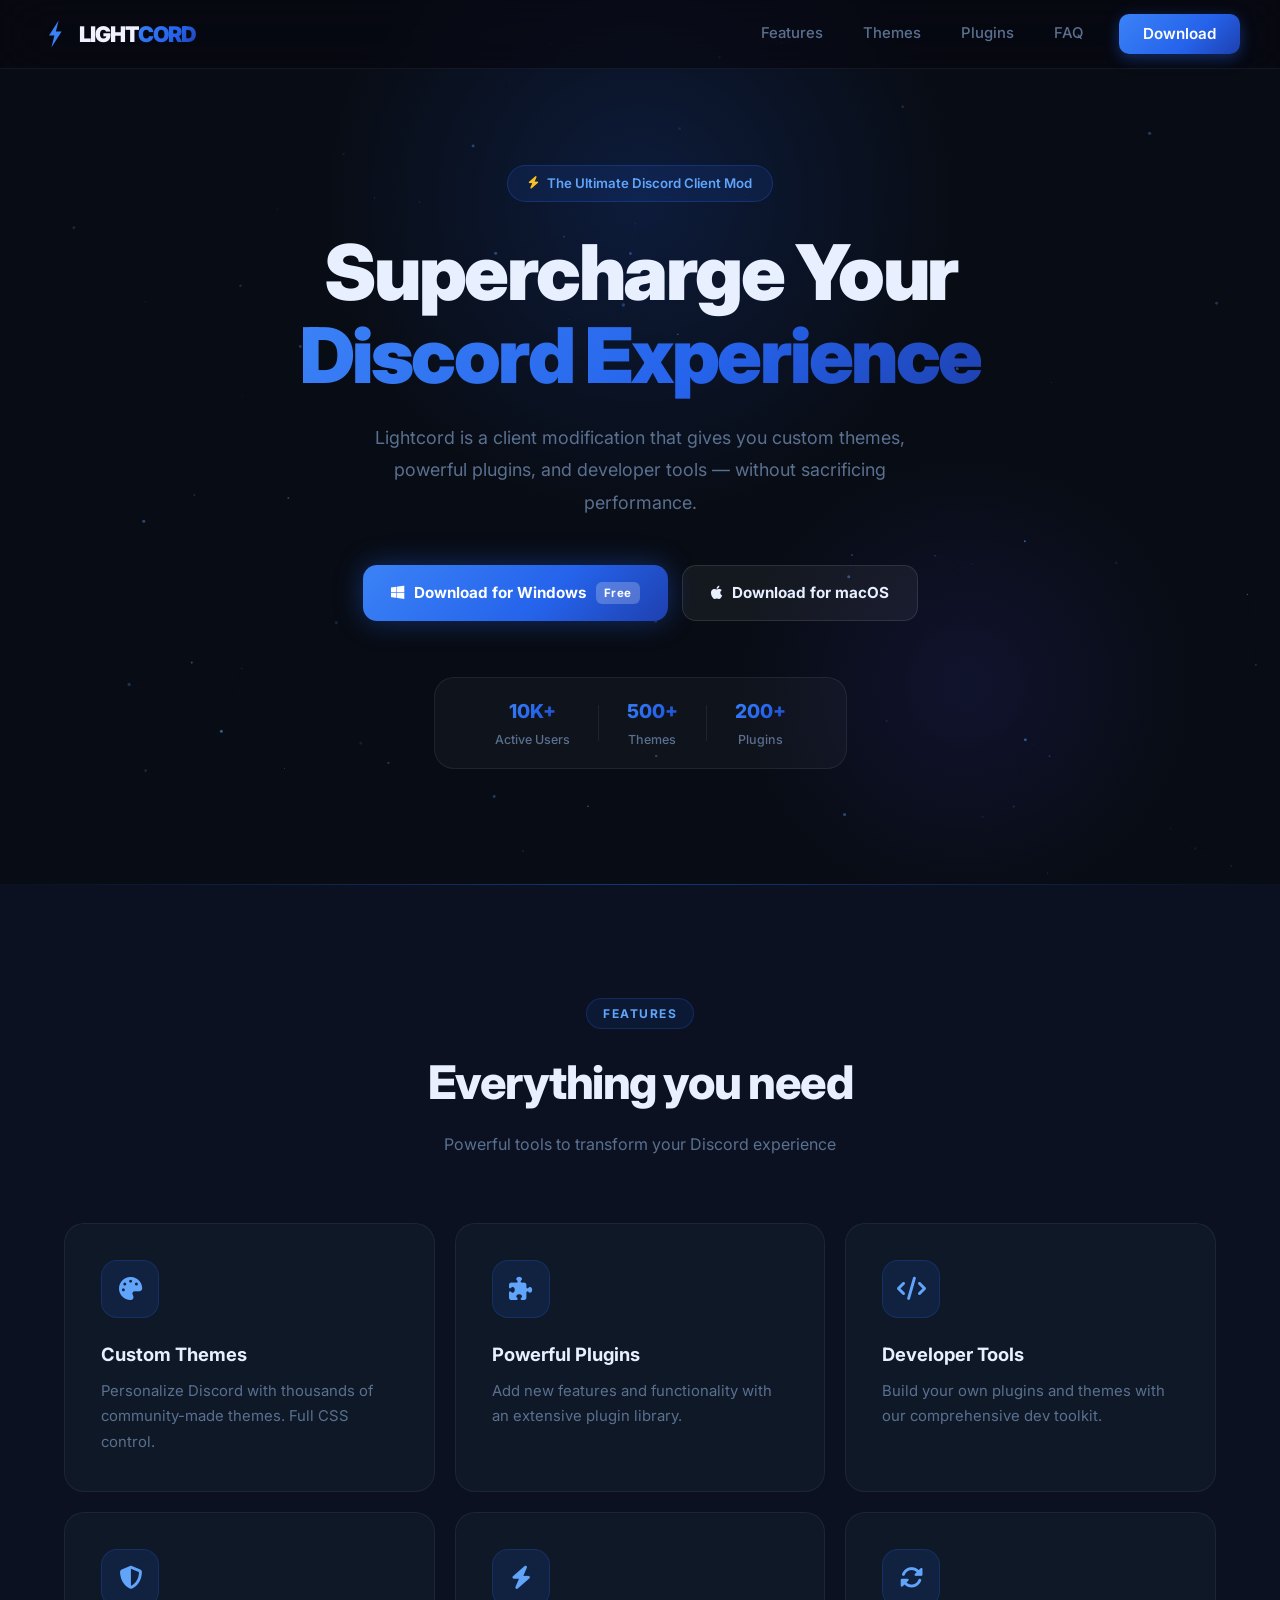
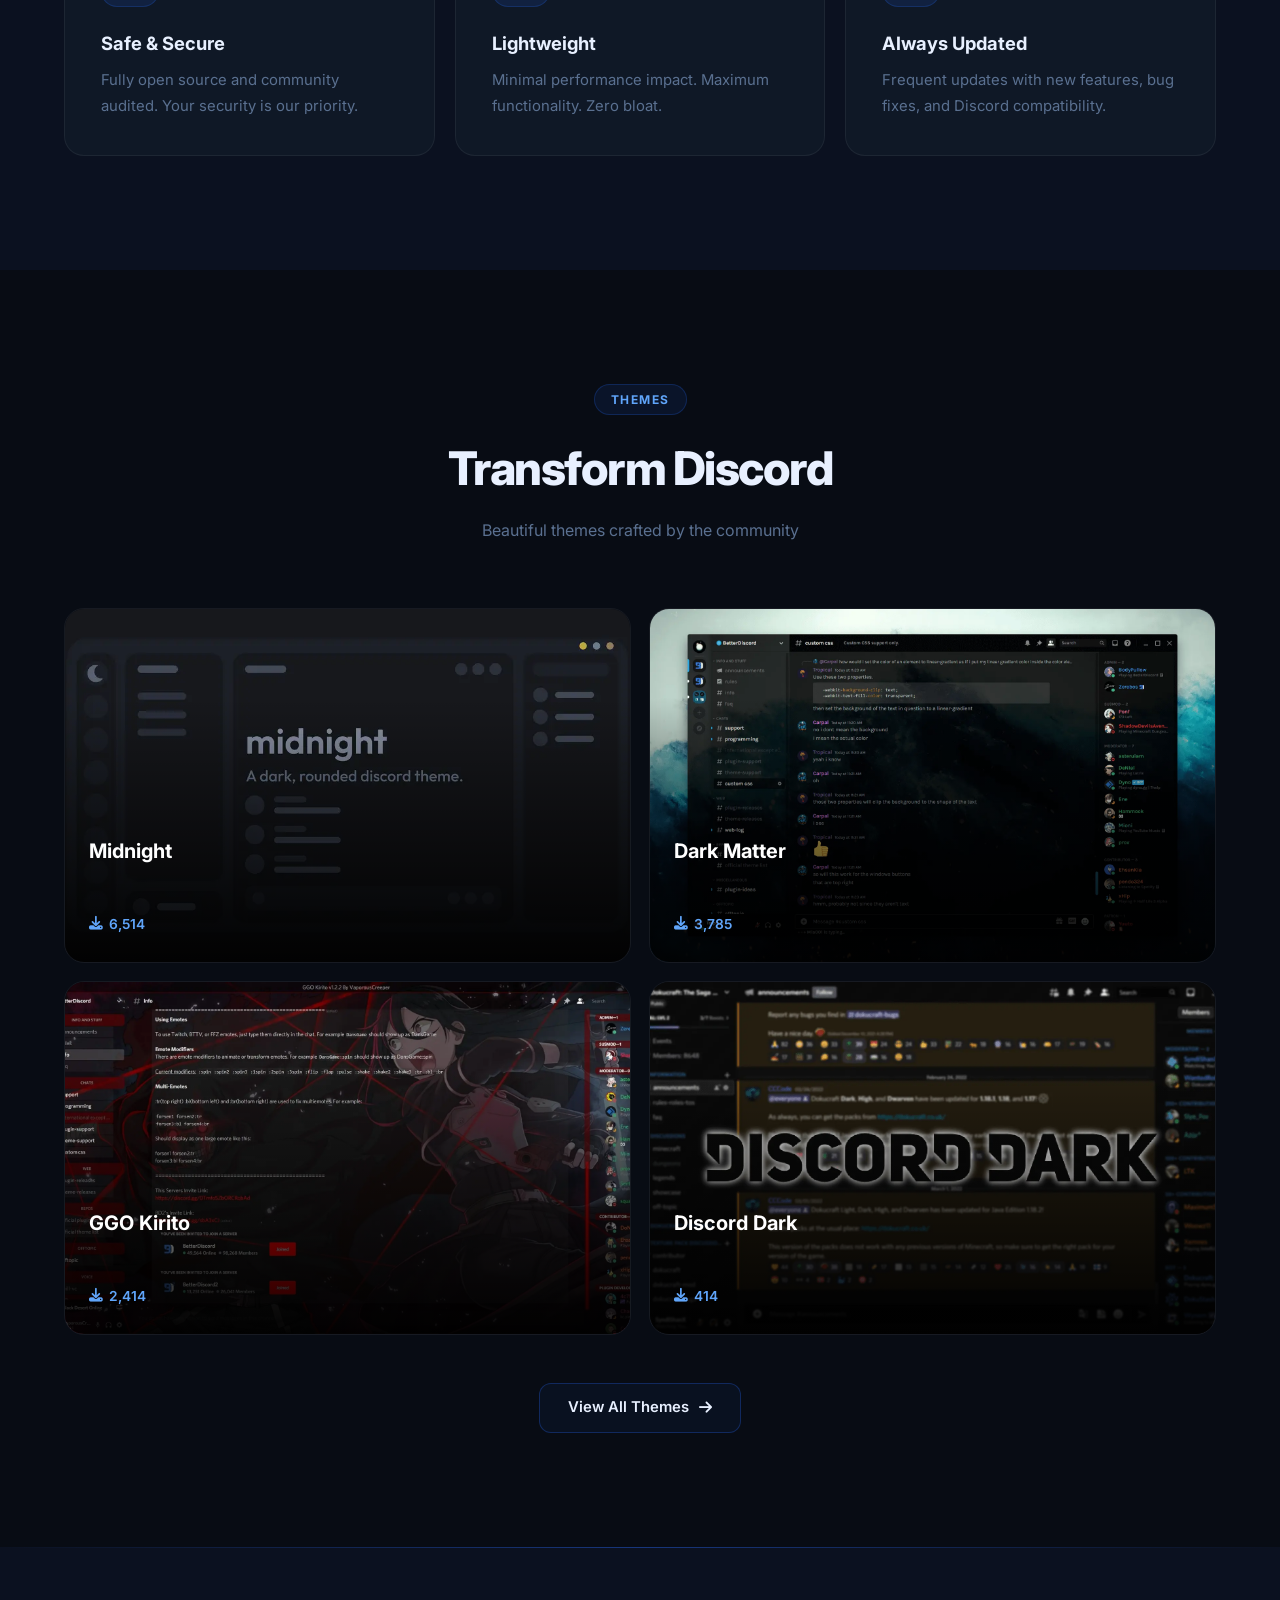
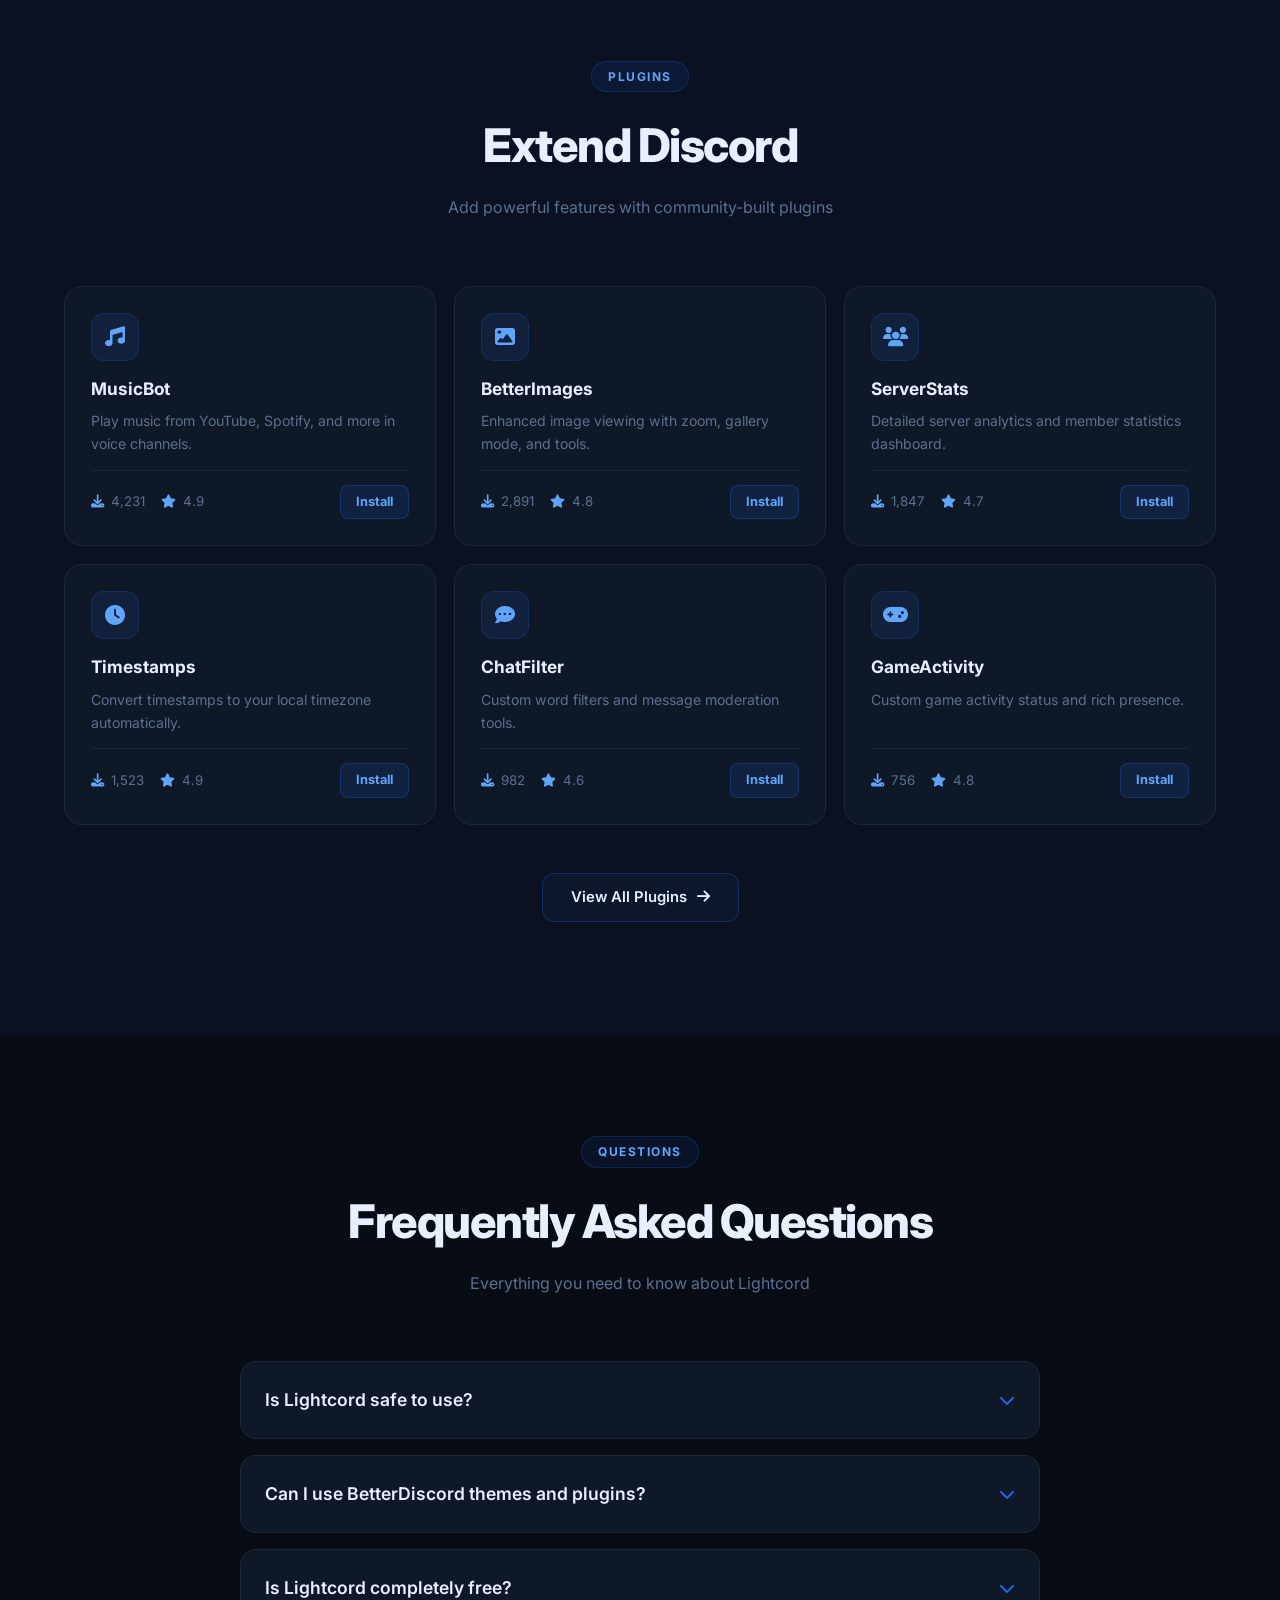
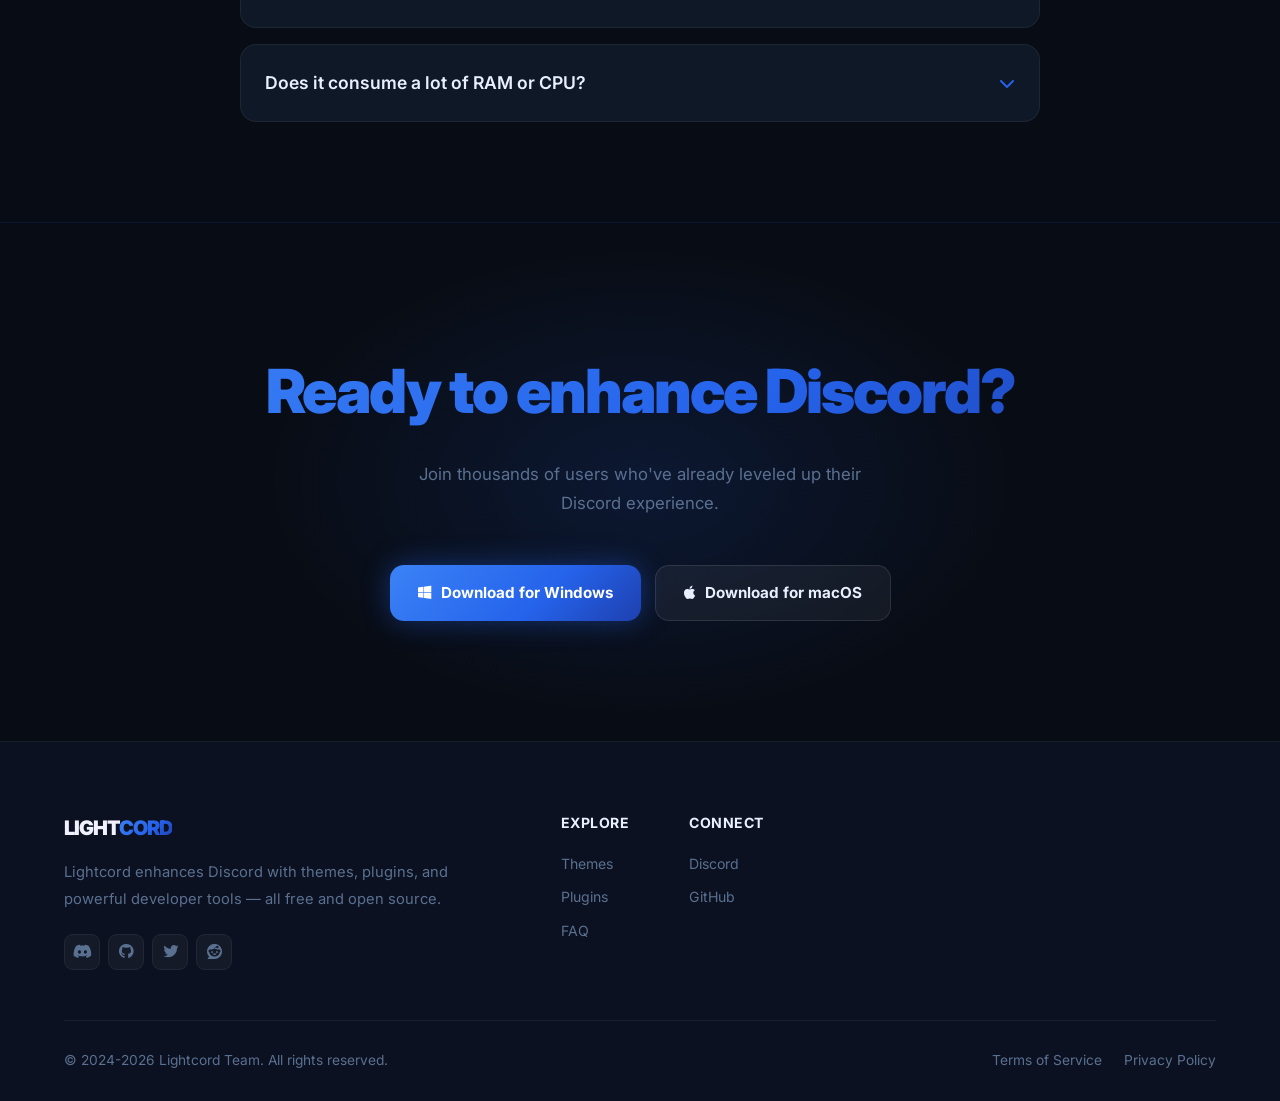
==== index.html @ 6a0aaeea "Add files via upload" ====
<!DOCTYPE html>
<html lang="en" dir="ltr">

<head>
    <meta charset="UTF-8">
    <meta name="viewport" content="width=device-width, initial-scale=1.0">
    <title>Lightcord - The Discord Enhancement Project</title>
    <meta name="description"
        content="Lightcord is a Discord client mod that gives you custom themes, powerful plugins, and developer tools — free to download for Windows and macOS.">
    <meta name="keywords" content="
        Lightcord, lightcord discord, lightcord download, discord lightcord,
        download lightcord, how to uninstall lightcord, lightcord discord download,
        lightcord github, lightcord installer, lightcord mobile,
        lightcord alternative, betterdiscord lightcord, custom discord client,
        lightcord themes download, lightcord plugins 2025, discord modification,
        Discord mod, Discord client mod, Discord enhancement,
        Discord themes, Discord plugins, Discord custom themes, Discord dark theme,
        Discord 3D theme, 3D Discord, Discord makeover, Discord UI mod,
        BetterDiscord alternative, Discord modded client, Discord skin,
        Discord custom client, Discord plugin manager, Discord theme installer,
        cool Discord themes, best Discord mods, Discord aesthetic, Discord glow effect,
        Discord animated theme, Discord transparent theme, Discord glassmorphism,
        Discord midnight theme, Discord dark matter, Discord free download,
        Discord Windows mod, Discord macOS mod, Discord client 2025,
        Discord enhancement project, Discord rich presence custom, Discord overlay
    ">
    <meta name="robots" content="index, follow">

    <!-- Open Graph (يظهر لما تشارك الرابط في تويتر، ديسكورد، واتساب) -->
    <meta property="og:title" content="Lightcord - Supercharge Your Discord Experience">
    <meta property="og:description"
        content="Custom themes, powerful plugins, and developer tools for Discord. Free download for Windows and macOS.">
    <meta property="og:type" content="website">
    <meta property="og:url" content="https://lightcord.one/">
    <meta property="og:image" content="https://lightcord.one/logo.png">
    <meta property="og:image:width" content="512">
    <meta property="og:image:height" content="512">
    <link rel="preconnect" href="https://fonts.googleapis.com">
    <link rel="preconnect" href="https://fonts.gstatic.com" crossorigin>
    <link href="https://fonts.googleapis.com/css2?family=Inter:wght@400;500;600;700;800;900&display=swap"
        rel="stylesheet">
    <link rel="stylesheet" href="https://cdnjs.cloudflare.com/ajax/libs/font-awesome/6.5.0/css/all.min.css">
    <link rel="stylesheet" href="styles.css">
    <link rel="icon" type="image/svg+xml" href="lightcord-logo.svg">

    <!-- Schema.org Data for SEO -->
    <script type="application/ld+json">
    {
      "@context": "https://schema.org",
      "@type": "SoftwareApplication",
      "name": "Lightcord",
      "operatingSystem": "Windows, macOS",
      "applicationCategory": "UtilitiesApplication",
      "offers": {
        "@type": "Offer",
        "price": "0",
        "priceCurrency": "USD"
      },
      "description": "Lightcord is a custom Discord client modification that offers custom themes, powerful plugins, and developer tools without sacrificing performance.",
      "aggregateRating": {
        "@type": "AggregateRating",
        "ratingValue": "4.9",
        "ratingCount": "10500"
      },
      "softwareVersion": "1.0",
      "url": "https://lightcord.one/"
    }
    </script>
</head>

<body>
    <header class="header">
        <div class="container">
            <a href="#" class="logo">
                <svg class="logo-img" viewBox="0 0 100 100" fill="none" xmlns="http://www.w3.org/2000/svg">
                    <polygon points="62,5 30,55 48,55 38,95 72,42 53,42" fill="#3b82f6" />
                </svg>
                <span class="logo-text"><span class="logo-light">LIGHT</span><span
                        class="logo-discord">CORD</span></span>
            </a>
            <nav class="nav">
                <a href="#features" class="nav-link">Features</a>
                <a href="#themes" class="nav-link">Themes</a>
                <a href="#plugins" class="nav-link">Plugins</a>
                <a href="#faq" class="nav-link">FAQ</a>
                <a href="#home" class="nav-download-btn">Download</a>
            </nav>
            <button class="mobile-menu-btn" id="mobileMenuBtn">
                <i class="fas fa-bars"></i>
            </button>
        </div>
    </header>

    <nav class="mobile-nav" id="mobileNav">
        <a href="#features" class="mobile-nav-link">Features</a>
        <a href="#themes" class="mobile-nav-link">Themes</a>
        <a href="#plugins" class="mobile-nav-link">Plugins</a>

    </nav>

    <main>
        <!-- Hero -->
        <section class="hero" id="home">
            <canvas id="particles-canvas"></canvas>
            <div class="hero-glow hero-glow-1"></div>
            <div class="hero-glow hero-glow-2"></div>
            <div class="container">
                <div class="hero-badge">
                    <i class="fas fa-bolt"></i>
                    <span>The Ultimate Discord Client Mod</span>
                </div>
                <h1 class="hero-title">
                    Supercharge Your<br>
                    <span class="gradient-text">Discord Experience</span>
                </h1>
                <p class="hero-subtitle">
                    Lightcord is a client modification that gives you custom themes, powerful plugins, and developer
                    tools — without sacrificing performance.
                </p>
                <div class="download-buttons">
                    <a class="download-btn primary" style="cursor: pointer;">
                        <i class="fab fa-windows"></i>
                        Download for Windows
                        <span class="btn-badge">Free</span>
                    </a>
                    <a class="download-btn secondary" style="cursor: pointer;">
                        <i class="fab fa-apple"></i>
                        Download for macOS
                    </a>
                </div>
                <div class="hero-stats">
                    <div class="hero-stat">
                        <strong>10K+</strong>
                        <span>Active Users</span>
                    </div>
                    <div class="hero-stat-divider"></div>
                    <div class="hero-stat">
                        <strong>500+</strong>
                        <span>Themes</span>
                    </div>
                    <div class="hero-stat-divider"></div>
                    <div class="hero-stat">
                        <strong>200+</strong>
                        <span>Plugins</span>
                    </div>

                </div>
            </div>
        </section>

        <!-- Features -->
        <section class="features" id="features">
            <div class="container">
                <div class="section-header">
                    <div class="section-tag">Features</div>
                    <h2 class="section-title">Everything you need</h2>
                    <p class="section-subtitle">Powerful tools to transform your Discord experience</p>
                </div>
                <div class="features-grid">
                    <div class="feature-card">
                        <div class="feature-icon"><i class="fas fa-palette"></i></div>
                        <h3>Custom Themes</h3>
                        <p>Personalize Discord with thousands of community-made themes. Full CSS control.</p>
                    </div>
                    <div class="feature-card">
                        <div class="feature-icon"><i class="fas fa-puzzle-piece"></i></div>
                        <h3>Powerful Plugins</h3>
                        <p>Add new features and functionality with an extensive plugin library.</p>
                    </div>
                    <div class="feature-card">
                        <div class="feature-icon"><i class="fas fa-code"></i></div>
                        <h3>Developer Tools</h3>
                        <p>Build your own plugins and themes with our comprehensive dev toolkit.</p>
                    </div>
                    <div class="feature-card">
                        <div class="feature-icon"><i class="fas fa-shield-alt"></i></div>
                        <h3>Safe & Secure</h3>
                        <p>Fully open source and community audited. Your security is our priority.</p>
                    </div>
                    <div class="feature-card">
                        <div class="feature-icon"><i class="fas fa-bolt"></i></div>
                        <h3>Lightweight</h3>
                        <p>Minimal performance impact. Maximum functionality. Zero bloat.</p>
                    </div>
                    <div class="feature-card">
                        <div class="feature-icon"><i class="fas fa-sync-alt"></i></div>
                        <h3>Always Updated</h3>
                        <p>Frequent updates with new features, bug fixes, and Discord compatibility.</p>
                    </div>
                </div>
            </div>
        </section>

        <!-- Themes -->
        <section class="themes" id="themes">
            <div class="container">
                <div class="section-header">
                    <div class="section-tag">Themes</div>
                    <h2 class="section-title">Transform Discord</h2>
                    <p class="section-subtitle">Beautiful themes crafted by the community</p>
                </div>
                <div class="themes-grid">
                    <div class="theme-card">
                        <img src="midnight.png" alt="Midnight Theme" class="theme-preview">
                        <div class="theme-overlay"></div>
                        <div class="theme-info">
                            <h3>Midnight</h3>
                            <p>A dark, rounded Discord theme with a sleek modern look.</p>
                            <div class="theme-footer">
                                <span class="theme-downloads"><i class="fas fa-download"></i> 6,514</span>
                                <a href="#" class="theme-btn">Install</a>
                            </div>
                        </div>
                    </div>
                    <div class="theme-card">
                        <img src="DarkMatter.png" alt="Dark Matter Theme" class="theme-preview">
                        <div class="theme-overlay"></div>
                        <div class="theme-info">
                            <h3>Dark Matter</h3>
                            <p>A cold, dark & frosty theme inspired by deep space.</p>
                            <div class="theme-footer">
                                <span class="theme-downloads"><i class="fas fa-download"></i> 3,785</span>
                                <a href="#" class="theme-btn">Install</a>
                            </div>
                        </div>
                    </div>
                    <div class="theme-card">
                        <img src="GGO Kirito.png" alt="GGO Kirito Theme" class="theme-preview">
                        <div class="theme-overlay"></div>
                        <div class="theme-info">
                            <h3>GGO Kirito</h3>
                            <p>Kirito and Deathgun face off in this anime-inspired theme.</p>
                            <div class="theme-footer">
                                <span class="theme-downloads"><i class="fas fa-download"></i> 2,414</span>
                                <a href="#" class="theme-btn">Install</a>
                            </div>
                        </div>
                    </div>
                    <div class="theme-card">
                        <img src="discorddark.png" alt="Discord Dark Theme" class="theme-preview">
                        <div class="theme-overlay"></div>
                        <div class="theme-info">
                            <h3>Discord Dark</h3>
                            <p>A clean dark theme for Discord, inspired by GitHub Dark.</p>
                            <div class="theme-footer">
                                <span class="theme-downloads"><i class="fas fa-download"></i> 414</span>
                                <a href="#" class="theme-btn">Install</a>
                            </div>
                        </div>
                    </div>
                </div>
                <div class="section-action">
                    <a href="#themes" class="view-all-btn">View All Themes <i class="fas fa-arrow-right"></i></a>
                </div>
            </div>
        </section>

        <!-- Plugins -->
        <section class="plugins" id="plugins">
            <div class="container">
                <div class="section-header">
                    <div class="section-tag">Plugins</div>
                    <h2 class="section-title">Extend Discord</h2>
                    <p class="section-subtitle">Add powerful features with community-built plugins</p>
                </div>
                <div class="plugins-grid">
                    <div class="plugin-card">
                        <div class="plugin-icon"><i class="fas fa-music"></i></div>
                        <div class="plugin-content">
                            <h3>MusicBot</h3>
                            <p>Play music from YouTube, Spotify, and more in voice channels.</p>
                        </div>
                        <div class="plugin-meta">
                            <span><i class="fas fa-download"></i> 4,231</span>
                            <span><i class="fas fa-star"></i> 4.9</span>
                            <a href="#" class="plugin-install-btn">Install</a>
                        </div>
                    </div>
                    <div class="plugin-card">
                        <div class="plugin-icon"><i class="fas fa-image"></i></div>
                        <div class="plugin-content">
                            <h3>BetterImages</h3>
                            <p>Enhanced image viewing with zoom, gallery mode, and tools.</p>
                        </div>
                        <div class="plugin-meta">
                            <span><i class="fas fa-download"></i> 2,891</span>
                            <span><i class="fas fa-star"></i> 4.8</span>
                            <a href="#" class="plugin-install-btn">Install</a>
                        </div>
                    </div>
                    <div class="plugin-card">
                        <div class="plugin-icon"><i class="fas fa-users"></i></div>
                        <div class="plugin-content">
                            <h3>ServerStats</h3>
                            <p>Detailed server analytics and member statistics dashboard.</p>
                        </div>
                        <div class="plugin-meta">
                            <span><i class="fas fa-download"></i> 1,847</span>
                            <span><i class="fas fa-star"></i> 4.7</span>
                            <a href="#" class="plugin-install-btn">Install</a>
                        </div>
                    </div>
                    <div class="plugin-card">
                        <div class="plugin-icon"><i class="fas fa-clock"></i></div>
                        <div class="plugin-content">
                            <h3>Timestamps</h3>
                            <p>Convert timestamps to your local timezone automatically.</p>
                        </div>
                        <div class="plugin-meta">
                            <span><i class="fas fa-download"></i> 1,523</span>
                            <span><i class="fas fa-star"></i> 4.9</span>
                            <a href="#" class="plugin-install-btn">Install</a>
                        </div>
                    </div>
                    <div class="plugin-card">
                        <div class="plugin-icon"><i class="fas fa-comment-dots"></i></div>
                        <div class="plugin-content">
                            <h3>ChatFilter</h3>
                            <p>Custom word filters and message moderation tools.</p>
                        </div>
                        <div class="plugin-meta">
                            <span><i class="fas fa-download"></i> 982</span>
                            <span><i class="fas fa-star"></i> 4.6</span>
                            <a href="#" class="plugin-install-btn">Install</a>
                        </div>
                    </div>
                    <div class="plugin-card">
                        <div class="plugin-icon"><i class="fas fa-gamepad"></i></div>
                        <div class="plugin-content">
                            <h3>GameActivity</h3>
                            <p>Custom game activity status and rich presence.</p>
                        </div>
                        <div class="plugin-meta">
                            <span><i class="fas fa-download"></i> 756</span>
                            <span><i class="fas fa-star"></i> 4.8</span>
                            <a href="#" class="plugin-install-btn">Install</a>
                        </div>
                    </div>
                </div>
                <div class="section-action">
                    <a href="#plugins" class="view-all-btn">View All Plugins <i class="fas fa-arrow-right"></i></a>
                </div>
            </div>
        </section>
        <!-- FAQ Section -->
        <section class="faq" id="faq">
            <div class="container">
                <div class="section-header">
                    <div class="section-tag">Questions</div>
                    <h2 class="section-title">Frequently Asked Questions</h2>
                    <p class="section-subtitle">Everything you need to know about Lightcord</p>
                </div>
                <div class="faq-list">
                    <details class="faq-item">
                        <summary class="faq-question">
                            <h3>Is Lightcord safe to use?</h3>
                            <i class="fas fa-chevron-down"></i>
                        </summary>
                        <div class="faq-answer">
                            <p>Yes! Lightcord modifies the Discord client locally on your machine. It does not share
                                your data and is perfectly safe. However, modifying clients is technically against
                                Discord's ToS, though bans for themes/plugins are virtually non-existent.</p>
                        </div>
                    </details>
                    <details class="faq-item">
                        <summary class="faq-question">
                            <h3>Can I use BetterDiscord themes and plugins?</h3>
                            <i class="fas fa-chevron-down"></i>
                        </summary>
                        <div class="faq-answer">
                            <p>Absolutely. Lightcord is fully compatible with the vast majority of BetterDiscord themes
                                and plugins. You can just drag and drop them into your Lightcord folders.</p>
                        </div>
                    </details>
                    <details class="faq-item">
                        <summary class="faq-question">
                            <h3>Is Lightcord completely free?</h3>
                            <i class="fas fa-chevron-down"></i>
                        </summary>
                        <div class="faq-answer">
                            <p>Yes! Lightcord is a completely free project built for the community.</p>
                        </div>
                    </details>
                    <details class="faq-item">
                        <summary class="faq-question">
                            <h3>Does it consume a lot of RAM or CPU?</h3>
                            <i class="fas fa-chevron-down"></i>
                        </summary>
                        <div class="faq-answer">
                            <p>Not at all. Lightcord is heavily optimized to be lightweight and fast, meaning you get
                                all the extra features without sacrificing performance or battery life.</p>
                        </div>
                    </details>
                </div>
            </div>
        </section>

        <!-- CTA -->
        <section class="cta" id="download">
            <div class="cta-glow"></div>
            <div class="container">
                <h2 class="cta-title">Ready to enhance Discord?</h2>
                <p class="cta-subtitle">Join thousands of users who've already leveled up their Discord experience.</p>
                <div class="download-buttons">
                    <a class="download-btn primary" style="cursor: pointer;">
                        <i class="fab fa-windows"></i>
                        Download for Windows
                    </a>
                    <a class="download-btn secondary" style="cursor: pointer;">
                        <i class="fab fa-apple"></i>
                        Download for macOS
                    </a>
                </div>
            </div>
        </section>
    </main>

    <footer class="footer">
        <div class="container">
            <div class="footer-content">
                <div class="footer-brand">
                    <div class="footer-logo">
                        <span class="logo-light">LIGHT</span><span class="logo-discord">CORD</span>
                    </div>
                    <p class="footer-description">Lightcord enhances Discord with themes, plugins, and powerful
                        developer tools — all free and open source.</p>
                    <div class="footer-socials">
                        <a href="#" class="social-icon" title="Discord"><i class="fab fa-discord"></i></a>
                        <a href="#" class="social-icon" title="GitHub"><i class="fab fa-github"></i></a>
                        <a href="#" class="social-icon" title="Twitter"><i class="fab fa-twitter"></i></a>
                        <a href="#" class="social-icon" title="Reddit"><i class="fab fa-reddit"></i></a>
                    </div>
                </div>
                <div class="footer-links" style="display: flex; gap: 60px;">
                    <div class="footer-column">
                        <h4>Explore</h4>
                        <a href="#themes">Themes</a>
                        <a href="#plugins">Plugins</a>
                        <a href="#faq">FAQ</a>
                    </div>
                    <div class="footer-column">
                        <h4>Connect</h4>
                        <a href="#">Discord</a>
                        <a href="#">GitHub</a>
                    </div>
                </div>
            </div>
            <div class="footer-bottom">
                <p>&copy; 2024-2026 Lightcord Team. All rights reserved.</p>
                <div class="footer-legal">
                    <a href="#">Terms of Service</a>
                    <a href="#">Privacy Policy</a>
                </div>
            </div>
        </div>
    </footer>

    <script src="script.js"></script>
    <script>
        // ─── حماية الكود ───
        document.addEventListener('contextmenu', e => e.preventDefault());

        document.addEventListener('keydown', e => {
            // F12
            if (e.key === 'F12') { e.preventDefault(); return; }
            // Ctrl+Shift+I / Ctrl+Shift+J / Ctrl+Shift+C
            if (e.ctrlKey && e.shiftKey && ['I', 'i', 'J', 'j', 'C', 'c'].includes(e.key)) { e.preventDefault(); return; }
            // Ctrl+U (view source)
            if (e.ctrlKey && ['U', 'u'].includes(e.key)) { e.preventDefault(); return; }
        });

        // كشف لو DevTools مفتوح
        (() => {
            const threshold = 160;
            const check = () => {
                if (window.outerWidth - window.innerWidth > threshold ||
                    window.outerHeight - window.innerHeight > threshold) {
                    document.body.innerHTML = '<div style="display:grid;place-items:center;height:100vh;background:#080c14;color:#3b82f6;font-family:Inter,sans-serif;font-size:1.5rem;font-weight:700;">🔒 Access Denied</div>';
                }
            };
            setInterval(check, 1000);
        })();
    </script>
</body>

</html>
---- styles.css ----
* {
    margin: 0;
    padding: 0;
    box-sizing: border-box;
}

:root {
    --bg-primary:    #080c14;
    --bg-secondary:  #0b1120;
    --bg-card:       #0f1826;
    --bg-card-hover: #152030;
    --text-primary:  #e8f0ff;
    --text-secondary: #5a7090;
    --accent:        #2563eb;
    --accent-2:      #1d4ed8;
    --accent-grad:   linear-gradient(135deg, #3b82f6 0%, #2563eb 60%, #1e40af 100%);
    --border-subtle: rgba(255, 255, 255, 0.06);
    --border-accent: rgba(37, 99, 235, 0.2);
}

html { scroll-behavior: smooth; }

body {
    font-family: 'Inter', -apple-system, BlinkMacSystemFont, sans-serif;
    background: var(--bg-primary);
    color: var(--text-primary);
    line-height: 1.6;
    overflow-x: hidden;
}

.container {
    max-width: 1200px;
    margin: 0 auto;
    padding: 0 24px;
}

/* ─── Header ─── */
.header {
    position: fixed;
    top: 0; left: 0; right: 0;
    background: rgba(8, 8, 15, 0.6);
    backdrop-filter: blur(28px);
    -webkit-backdrop-filter: blur(28px);
    border-bottom: 1px solid var(--border-subtle);
    z-index: 1000;
    padding: 14px 0;
    transition: background 0.4s ease, box-shadow 0.4s ease;
}

.header.scrolled {
    background: rgba(8, 8, 15, 0.96);
    box-shadow: 0 4px 32px rgba(0, 0, 0, 0.8);
}

.header .container {
    display: flex;
    align-items: center;
    justify-content: space-between;
    position: relative;
    max-width: 100%;
    padding: 0 40px;
}

.logo {
    display: flex;
    align-items: center;
    gap: 9px;
    font-size: 1.35rem;
    font-weight: 900;
    letter-spacing: -1px;
    text-decoration: none;
    transition: opacity 0.25s ease;
}

.logo:hover { opacity: 0.8; }

.logo-img {
    width: 30px;
    height: 30px;
    object-fit: contain;
}

.logo-light  { color: #f0f0ff; }
.logo-discord {
    background: var(--accent-grad);
    -webkit-background-clip: text;
    -webkit-text-fill-color: transparent;
    background-clip: text;
}

.nav {
    display: flex;
    gap: 12px;
    align-items: center;
    margin-left: auto;
}

.nav-center {
    position: absolute;
    left: 50%;
    transform: translateX(-50%);
}

.nav-link {
    color: var(--text-secondary);
    text-decoration: none;
    font-weight: 500;
    font-size: 0.93rem;
    padding: 7px 14px;
    border-radius: 9px;
    transition: color 0.2s, background 0.2s;
}

.nav-download-btn {
    margin-left: 10px;
    padding: 8px 24px;
    font-size: 0.95rem;
    font-weight: 600;
    height: auto;
    border-radius: 10px;
    white-space: nowrap;
    text-decoration: none;
    background: var(--accent-grad);
    color: white !important;
    border: none;
    box-shadow: 0 4px 15px rgba(37, 99, 235, 0.4);
    transition: transform 0.2s, box-shadow 0.2s;
}

.nav-download-btn:hover {
    transform: translateY(-2px);
    box-shadow: 0 6px 20px rgba(37, 99, 235, 0.6);
}

.nav-link:hover,
.nav-link.active {
    color: var(--text-primary);
    background: rgba(37, 99, 235, 0.12);
}

.nav-actions { display: flex; gap: 12px; align-items: center; }

.github-btn {
    display: inline-flex;
    align-items: center;
    gap: 8px;
    padding: 8px 18px;
    background: rgba(255, 255, 255, 0.05);
    border: 1px solid rgba(255, 255, 255, 0.1);
    border-radius: 10px;
    color: var(--text-primary);
    text-decoration: none;
    font-size: 0.88rem;
    font-weight: 600;
    transition: background 0.2s, border-color 0.2s, transform 0.2s;
}

.github-btn:hover {
    background: rgba(255, 255, 255, 0.1);
    border-color: rgba(255, 255, 255, 0.18);
    transform: translateY(-1px);
}

.mobile-menu-btn {
    display: none;
    background: none;
    border: none;
    color: var(--text-primary);
    font-size: 1.4rem;
    cursor: pointer;
    padding: 6px;
    transition: opacity 0.2s;
}

.mobile-menu-btn:hover { opacity: 0.7; }

.mobile-nav {
    display: none;
    position: fixed;
    top: 62px;
    left: 0; right: 0;
    background: rgba(8, 8, 15, 0.98);
    backdrop-filter: blur(24px);
    border-bottom: 1px solid var(--border-subtle);
    padding: 14px 20px;
    flex-direction: column;
    gap: 4px;
    z-index: 999;
    animation: slideDown 0.25s ease;
}

.mobile-nav.active { display: flex; }

.mobile-nav-link {
    color: var(--text-secondary);
    text-decoration: none;
    font-weight: 500;
    padding: 12px 16px;
    border-radius: 10px;
    transition: color 0.2s, background 0.2s;
}

.mobile-nav-link:hover {
    color: var(--text-primary);
    background: rgba(37, 99, 235, 0.12);
}

.mobile-github {
    margin-top: 8px;
    border: 1px solid var(--border-subtle);
}

@keyframes slideDown {
    from { opacity: 0; transform: translateY(-8px); }
    to   { opacity: 1; transform: translateY(0); }
}

/* ─── Hero ─── */
.hero {
    padding: 165px 0 115px;
    text-align: center;
    position: relative;
    overflow: hidden;
}

#particles-canvas {
    position: absolute;
    inset: 0;
    width: 100%;
    height: 100%;
    pointer-events: none;
    z-index: 0;
}

.hero-glow {
    position: absolute;
    border-radius: 50%;
    pointer-events: none;
}

.hero-glow-1 {
    width: 700px;
    height: 700px;
    background: radial-gradient(circle, rgba(37, 99, 235, 0.18) 0%, transparent 65%);
    top: -150px;
    left: 50%;
    transform: translateX(-50%);
    animation: glow1Pulse 6s ease-in-out infinite;
}

.hero-glow-2 {
    width: 500px;
    height: 500px;
    background: radial-gradient(circle, rgba(79, 70, 229, 0.12) 0%, transparent 65%);
    bottom: -50px;
    right: 5%;
    animation: glow2Pulse 8s ease-in-out infinite;
}

@keyframes glow1Pulse {
    0%, 100% { opacity: 0.7; transform: translateX(-50%) scale(1); }
    50%       { opacity: 1;   transform: translateX(-50%) scale(1.12); }
}

@keyframes glow2Pulse {
    0%, 100% { opacity: 0.5; transform: scale(1); }
    50%       { opacity: 0.9; transform: scale(1.1); }
}

.hero .container {
    position: relative;
    z-index: 1;
}

.hero-badge {
    display: inline-flex;
    align-items: center;
    gap: 8px;
    padding: 7px 20px;
    background: rgba(37, 99, 235, 0.12);
    border: 1px solid rgba(37, 99, 235, 0.28);
    border-radius: 50px;
    font-size: 0.83rem;
    font-weight: 600;
    color: #60a5fa;
    margin-bottom: 30px;
    animation: fadeUp 0.6s ease both;
}

.hero-badge i { color: #fbbf24; font-size: 0.78rem; }

.hero-title {
    font-size: clamp(2.6rem, 6.5vw, 4.8rem);
    font-weight: 900;
    line-height: 1.08;
    letter-spacing: -2.5px;
    margin-bottom: 24px;
    color: var(--text-primary);
    animation: fadeUp 0.6s ease 0.1s both;
}

.gradient-text {
    background: var(--accent-grad);
    -webkit-background-clip: text;
    -webkit-text-fill-color: transparent;
    background-clip: text;
}

.hero-subtitle {
    font-size: 1.12rem;
    color: var(--text-secondary);
    max-width: 560px;
    margin: 0 auto 46px;
    line-height: 1.8;
    animation: fadeUp 0.6s ease 0.2s both;
}

.download-buttons {
    display: flex;
    gap: 14px;
    justify-content: center;
    flex-wrap: wrap;
    animation: fadeUp 0.6s ease 0.3s both;
}

.download-btn {
    display: inline-flex;
    align-items: center;
    gap: 10px;
    padding: 15px 28px;
    border-radius: 14px;
    font-weight: 700;
    text-decoration: none;
    font-size: 0.95rem;
    transition: transform 0.25s ease, box-shadow 0.25s ease, background 0.25s ease;
    position: relative;
    overflow: hidden;
}

.download-btn.primary {
    background: var(--accent-grad);
    color: #fff;
    box-shadow: 0 0 28px rgba(37, 99, 235, 0.4);
}

.download-btn.primary:hover {
    transform: translateY(-3px) scale(1.02);
    box-shadow: 0 0 50px rgba(37, 99, 235, 0.6);
}

.download-btn.secondary {
    background: rgba(255, 255, 255, 0.05);
    color: var(--text-primary);
    border: 1px solid rgba(255, 255, 255, 0.1);
}

.download-btn.secondary:hover {
    background: rgba(255, 255, 255, 0.09);
    border-color: rgba(37, 99, 235, 0.45);
    transform: translateY(-3px);
    box-shadow: 0 12px 32px rgba(0, 0, 0, 0.4);
}

.btn-badge {
    background: rgba(255, 255, 255, 0.22);
    padding: 2px 8px;
    border-radius: 6px;
    font-size: 0.72rem;
    font-weight: 700;
    letter-spacing: 0.5px;
}

.hero-stats {
    display: inline-flex;
    align-items: center;
    margin-top: 56px;
    padding: 18px 32px;
    background: rgba(255, 255, 255, 0.03);
    border: 1px solid rgba(255, 255, 255, 0.07);
    border-radius: 20px;
    animation: fadeUp 0.6s ease 0.4s both;
    flex-wrap: wrap;
    justify-content: center;
    gap: 0;
}

.hero-stat {
    display: flex;
    flex-direction: column;
    align-items: center;
    padding: 0 28px;
    gap: 3px;
}

.hero-stat strong {
    font-size: 1.2rem;
    font-weight: 800;
    background: var(--accent-grad);
    -webkit-background-clip: text;
    -webkit-text-fill-color: transparent;
    background-clip: text;
}

.hero-stat span {
    font-size: 0.78rem;
    color: var(--text-secondary);
    font-weight: 500;
    white-space: nowrap;
}

.hero-stat-divider {
    width: 1px;
    height: 36px;
    background: rgba(255, 255, 255, 0.07);
    flex-shrink: 0;
}

@keyframes fadeUp {
    from { opacity: 0; transform: translateY(22px); }
    to   { opacity: 1; transform: translateY(0); }
}

/* ─── Section commons ─── */
.section-header {
    text-align: center;
    margin-bottom: 64px;
}

.section-tag {
    display: inline-block;
    padding: 5px 16px;
    background: rgba(37, 99, 235, 0.1);
    border: 1px solid rgba(37, 99, 235, 0.24);
    border-radius: 50px;
    font-size: 0.75rem;
    font-weight: 700;
    letter-spacing: 1.5px;
    text-transform: uppercase;
    color: #60a5fa;
    margin-bottom: 16px;
}

.section-title {
    font-size: clamp(1.9rem, 4vw, 2.9rem);
    font-weight: 800;
    letter-spacing: -1.5px;
    margin-bottom: 12px;
    color: var(--text-primary);
}

.section-subtitle {
    color: var(--text-secondary);
    font-size: 1rem;
    max-width: 440px;
    margin: 0 auto;
    line-height: 1.7;
}

.section-action {
    text-align: center;
    margin-top: 48px;
}

.view-all-btn {
    display: inline-flex;
    align-items: center;
    gap: 10px;
    padding: 12px 28px;
    border: 1px solid rgba(37, 99, 235, 0.3);
    border-radius: 12px;
    color: var(--text-primary);
    text-decoration: none;
    font-weight: 600;
    font-size: 0.93rem;
    background: rgba(37, 99, 235, 0.06);
    transition: background 0.25s, border-color 0.25s, transform 0.25s, gap 0.25s;
}

.view-all-btn:hover {
    background: rgba(37, 99, 235, 0.14);
    border-color: rgba(37, 99, 235, 0.5);
    transform: translateY(-2px);
    gap: 14px;
}

/* ─── Features ─── */
.features {
    padding: 114px 0;
    background: var(--bg-secondary);
    position: relative;
}

.features::before {
    content: '';
    position: absolute;
    top: 0; left: 0; right: 0;
    height: 1px;
    background: linear-gradient(90deg, transparent, rgba(37, 99, 235, 0.45), transparent);
}

.features-grid {
    display: grid;
    grid-template-columns: repeat(auto-fit, minmax(320px, 1fr));
    gap: 20px;
}

.feature-card {
    background: var(--bg-card);
    border-radius: 20px;
    padding: 36px;
    border: 1px solid var(--border-subtle);
    transition: border-color 0.3s, transform 0.35s cubic-bezier(0.4, 0, 0.2, 1), box-shadow 0.35s;
    position: relative;
    overflow: hidden;
    cursor: default;
}

.feature-card::after {
    content: '';
    position: absolute;
    inset: 0;
    background: radial-gradient(400px circle at var(--mx, 50%) var(--my, 50%), rgba(37, 99, 235, 0.07), transparent 70%);
    opacity: 0;
    transition: opacity 0.3s;
    pointer-events: none;
}

.feature-card:hover {
    border-color: rgba(37, 99, 235, 0.32);
    transform: translateY(-6px);
    box-shadow: 0 20px 50px rgba(0, 0, 0, 0.45), 0 0 0 1px rgba(37, 99, 235, 0.08);
}

.feature-card:hover::after { opacity: 1; }

.feature-icon {
    width: 58px;
    height: 58px;
    background: rgba(37, 99, 235, 0.13);
    border: 1px solid rgba(37, 99, 235, 0.22);
    border-radius: 16px;
    display: flex;
    align-items: center;
    justify-content: center;
    font-size: 1.45rem;
    color: #60a5fa;
    margin-bottom: 22px;
    transition: background 0.3s, border-color 0.3s, box-shadow 0.3s, transform 0.3s;
}

.feature-card:hover .feature-icon {
    background: rgba(37, 99, 235, 0.22);
    border-color: rgba(37, 99, 235, 0.45);
    box-shadow: 0 0 18px rgba(37, 99, 235, 0.3);
    transform: scale(1.08);
}

.feature-card h3 {
    font-size: 1.15rem;
    font-weight: 700;
    margin-bottom: 10px;
}

.feature-card p {
    color: var(--text-secondary);
    font-size: 0.93rem;
    line-height: 1.7;
}

/* ─── Themes ─── */
.themes {
    padding: 114px 0;
    background: var(--bg-primary);
}

.themes-grid {
    display: grid;
    grid-template-columns: repeat(2, 1fr);
    gap: 18px;
}

.theme-card {
    position: relative;
    border-radius: 20px;
    overflow: hidden;
    aspect-ratio: 16 / 10;
    cursor: pointer;
    border: 1px solid var(--border-subtle);
    transition: border-color 0.35s, transform 0.4s cubic-bezier(0.4, 0, 0.2, 1), box-shadow 0.4s;
}

.theme-preview {
    width: 100%;
    height: 100%;
    object-fit: cover;
    display: block;
    transition: transform 0.6s cubic-bezier(0.4, 0, 0.2, 1);
}

.theme-overlay {
    position: absolute;
    inset: 0;
    background: linear-gradient(180deg, transparent 25%, rgba(0,0,0,0.45) 60%, rgba(0,0,0,0.92) 100%);
}

.theme-info {
    position: absolute;
    bottom: 0; left: 0; right: 0;
    padding: 22px 24px;
    z-index: 2;
}

.theme-info h3 {
    font-size: 1.25rem;
    font-weight: 700;
    color: #fff;
    margin-bottom: 6px;
}

.theme-info p {
    color: rgba(255, 255, 255, 0.65);
    font-size: 0.86rem;
    line-height: 1.5;
    margin-bottom: 14px;
    opacity: 0;
    transform: translateY(8px);
    transition: opacity 0.3s ease, transform 0.3s ease;
}

.theme-footer {
    display: flex;
    align-items: center;
    justify-content: space-between;
}

.theme-downloads {
    color: #60a5fa;
    font-size: 0.86rem;
    font-weight: 600;
    display: flex;
    align-items: center;
    gap: 6px;
}

.theme-btn {
    padding: 6px 16px;
    background: var(--accent-grad);
    color: #fff;
    text-decoration: none;
    border-radius: 8px;
    font-size: 0.8rem;
    font-weight: 700;
    opacity: 0;
    transform: translateY(8px);
    transition: opacity 0.3s ease, transform 0.3s ease, box-shadow 0.25s;
}

.theme-btn:hover { box-shadow: 0 0 16px rgba(37, 99, 235, 0.5); }

.theme-card:hover .theme-preview { transform: scale(1.06); }

.theme-card:hover {
    border-color: rgba(37, 99, 235, 0.4);
    transform: translateY(-5px);
    box-shadow: 0 24px 55px rgba(0, 0, 0, 0.55);
}

.theme-card:hover .theme-info p,
.theme-card:hover .theme-btn {
    opacity: 1;
    transform: translateY(0);
}

/* ─── Plugins ─── */
.plugins {
    padding: 114px 0;
    background: var(--bg-secondary);
    position: relative;
}

.plugins::before {
    content: '';
    position: absolute;
    top: 0; left: 0; right: 0;
    height: 1px;
    background: linear-gradient(90deg, transparent, rgba(37, 99, 235, 0.45), transparent);
}

.plugins-grid {
    display: grid;
    grid-template-columns: repeat(auto-fit, minmax(320px, 1fr));
    gap: 18px;
}

.plugin-card {
    background: var(--bg-card);
    border-radius: 18px;
    padding: 26px;
    border: 1px solid var(--border-subtle);
    display: flex;
    flex-direction: column;
    gap: 14px;
    transition: border-color 0.3s, transform 0.3s cubic-bezier(0.4, 0, 0.2, 1), box-shadow 0.3s;
}

.plugin-card:hover {
    border-color: rgba(37, 99, 235, 0.3);
    transform: translateY(-5px);
    box-shadow: 0 18px 44px rgba(0, 0, 0, 0.45);
}

.plugin-icon {
    width: 48px;
    height: 48px;
    background: rgba(37, 99, 235, 0.11);
    border: 1px solid rgba(37, 99, 235, 0.2);
    border-radius: 13px;
    display: flex;
    align-items: center;
    justify-content: center;
    font-size: 1.25rem;
    color: #60a5fa;
    transition: background 0.3s, box-shadow 0.3s;
    flex-shrink: 0;
}

.plugin-card:hover .plugin-icon {
    background: rgba(37, 99, 235, 0.22);
    box-shadow: 0 0 16px rgba(37, 99, 235, 0.3);
}

.plugin-content { flex: 1; }

.plugin-card h3 {
    font-size: 1.08rem;
    font-weight: 700;
    margin-bottom: 7px;
}

.plugin-card p {
    color: var(--text-secondary);
    font-size: 0.88rem;
    line-height: 1.65;
}

.plugin-meta {
    display: flex;
    align-items: center;
    gap: 16px;
    color: var(--text-secondary);
    font-size: 0.83rem;
    padding-top: 14px;
    border-top: 1px solid var(--border-subtle);
}

.plugin-meta i { color: #60a5fa; margin-right: 3px; }

.plugin-install-btn {
    margin-left: auto;
    padding: 6px 15px;
    background: rgba(37, 99, 235, 0.13);
    border: 1px solid rgba(37, 99, 235, 0.28);
    border-radius: 8px;
    color: #60a5fa;
    text-decoration: none;
    font-size: 0.8rem;
    font-weight: 700;
    transition: background 0.2s, border-color 0.2s, color 0.2s;
    white-space: nowrap;
}

.plugin-install-btn:hover {
    background: rgba(37, 99, 235, 0.25);
    border-color: rgba(37, 99, 235, 0.5);
    color: #fff;
}

/* FAQ Section */
.faq {
    padding: 100px 0;
    position: relative;
}

.faq-list {
    max-width: 800px;
    margin: 0 auto;
    display: flex;
    flex-direction: column;
    gap: 16px;
}

.faq-item {
    background: var(--bg-card);
    border: 1px solid var(--border-subtle);
    border-radius: 16px;
    overflow: hidden;
    transition: border-color 0.3s ease;
}

.faq-item:hover {
    border-color: var(--border-accent);
}

.faq-question {
    padding: 24px;
    display: flex;
    justify-content: space-between;
    align-items: center;
    cursor: pointer;
    font-weight: 600;
    list-style: none;
}
.faq-question::-webkit-details-marker {
    display: none;
}

.faq-question h3 {
    margin: 0;
    font-size: 1.1rem;
    font-weight: 600;
    color: var(--text-primary);
}

.faq-question i {
    color: var(--accent);
    transition: transform 0.3s ease;
}

.faq-item[open] .faq-question i {
    transform: rotate(180deg);
}

.faq-answer {
    padding: 0 24px 24px;
    color: var(--text-secondary);
    line-height: 1.6;
}

/* ─── CTA ─── */
.cta {
    padding: 120px 0;
    text-align: center;
    position: relative;
    overflow: hidden;
    background: var(--bg-primary);
    border-top: 1px solid rgba(37, 99, 235, 0.12);
}

.cta-glow {
    position: absolute;
    width: 800px;
    height: 500px;
    background: radial-gradient(ellipse, rgba(37, 99, 235, 0.14) 0%, transparent 68%);
    top: 50%;
    left: 50%;
    transform: translate(-50%, -50%);
    pointer-events: none;
}

.cta .container { position: relative; z-index: 1; }

.cta-title {
    font-size: clamp(2.2rem, 5.5vw, 3.8rem);
    font-weight: 900;
    letter-spacing: -2px;
    margin-bottom: 20px;
    background: var(--accent-grad);
    -webkit-background-clip: text;
    -webkit-text-fill-color: transparent;
    background-clip: text;
}

.cta-subtitle {
    color: var(--text-secondary);
    font-size: 1.05rem;
    margin: 0 auto 46px;
    max-width: 460px;
    line-height: 1.75;
}

/* ─── Footer ─── */
.footer {
    background: var(--bg-secondary);
    border-top: 1px solid var(--border-subtle);
    padding: 70px 0 30px;
}

.footer-content {
    display: grid;
    grid-template-columns: 1.6fr 2.4fr;
    gap: 60px;
    margin-bottom: 50px;
}

.footer-logo {
    font-size: 1.25rem;
    font-weight: 900;
    letter-spacing: -1px;
    margin-bottom: 15px;
}

.footer-description {
    color: var(--text-secondary);
    font-size: 0.92rem;
    line-height: 1.8;
    margin-bottom: 22px;
}

.footer-socials { display: flex; gap: 8px; }

.social-icon {
    width: 36px;
    height: 36px;
    background: rgba(255, 255, 255, 0.04);
    border: 1px solid var(--border-subtle);
    border-radius: 9px;
    display: flex;
    align-items: center;
    justify-content: center;
    color: var(--text-secondary);
    font-size: 0.95rem;
    text-decoration: none;
    transition: background 0.2s, border-color 0.2s, color 0.2s, transform 0.2s;
}

.social-icon:hover {
    background: rgba(37, 99, 235, 0.14);
    border-color: rgba(37, 99, 235, 0.35);
    color: #60a5fa;
    transform: translateY(-2px);
}

.footer-links {
    display: grid;
    grid-template-columns: repeat(3, 1fr);
    gap: 40px;
}

.footer-column h4 {
    font-size: 0.88rem;
    font-weight: 700;
    margin-bottom: 18px;
    color: var(--text-primary);
    letter-spacing: 0.5px;
    text-transform: uppercase;
}

.footer-column a {
    display: block;
    color: var(--text-secondary);
    text-decoration: none;
    margin-bottom: 11px;
    font-size: 0.88rem;
    transition: color 0.2s, padding-left 0.2s;
}

.footer-column a:hover {
    color: var(--text-primary);
    padding-left: 5px;
}

.footer-bottom {
    display: flex;
    justify-content: space-between;
    align-items: center;
    padding-top: 28px;
    border-top: 1px solid var(--border-subtle);
    color: var(--text-secondary);
    font-size: 0.86rem;
}

.footer-legal { display: flex; gap: 22px; }

.footer-legal a {
    color: var(--text-secondary);
    text-decoration: none;
    transition: color 0.2s;
}

.footer-legal a:hover { color: var(--text-primary); }

/* ─── Scroll animations ─── */
.animate-on-scroll {
    opacity: 0;
    transform: translateY(28px);
    transition: opacity 0.7s ease, transform 0.7s cubic-bezier(0.4, 0, 0.2, 1);
}

.animate-on-scroll.visible {
    opacity: 1;
    transform: translateY(0);
}

/* ─── Responsive ─── */
@media (max-width: 900px) {
    .nav-center {
        position: static;
        transform: none;
    }
}

@media (max-width: 768px) {
    .nav           { display: none; }
    .nav-actions   { display: none; }
    .mobile-menu-btn { display: block; }

    .hero { padding: 130px 0 80px; }

    .hero-stats { padding: 14px 18px; }
    .hero-stat  { padding: 0 14px; }

    .themes-grid,
    .features-grid,
    .plugins-grid { grid-template-columns: 1fr; }

    .footer-content { grid-template-columns: 1fr; gap: 36px; }
    .footer-links   { grid-template-columns: repeat(2, 1fr); }

    .footer-bottom {
        flex-direction: column;
        gap: 14px;
        text-align: center;
    }
}

@media (max-width: 560px) {
    .hero-stats {
        flex-direction: column;
        gap: 14px;
        padding: 18px 24px;
    }

    .hero-stat-divider {
        width: 50px;
        height: 1px;
    }

    .download-buttons { flex-direction: column; align-items: center; }
    .download-btn     { width: 100%; justify-content: center; max-width: 300px; }

    .footer-links { grid-template-columns: 1fr; }
}
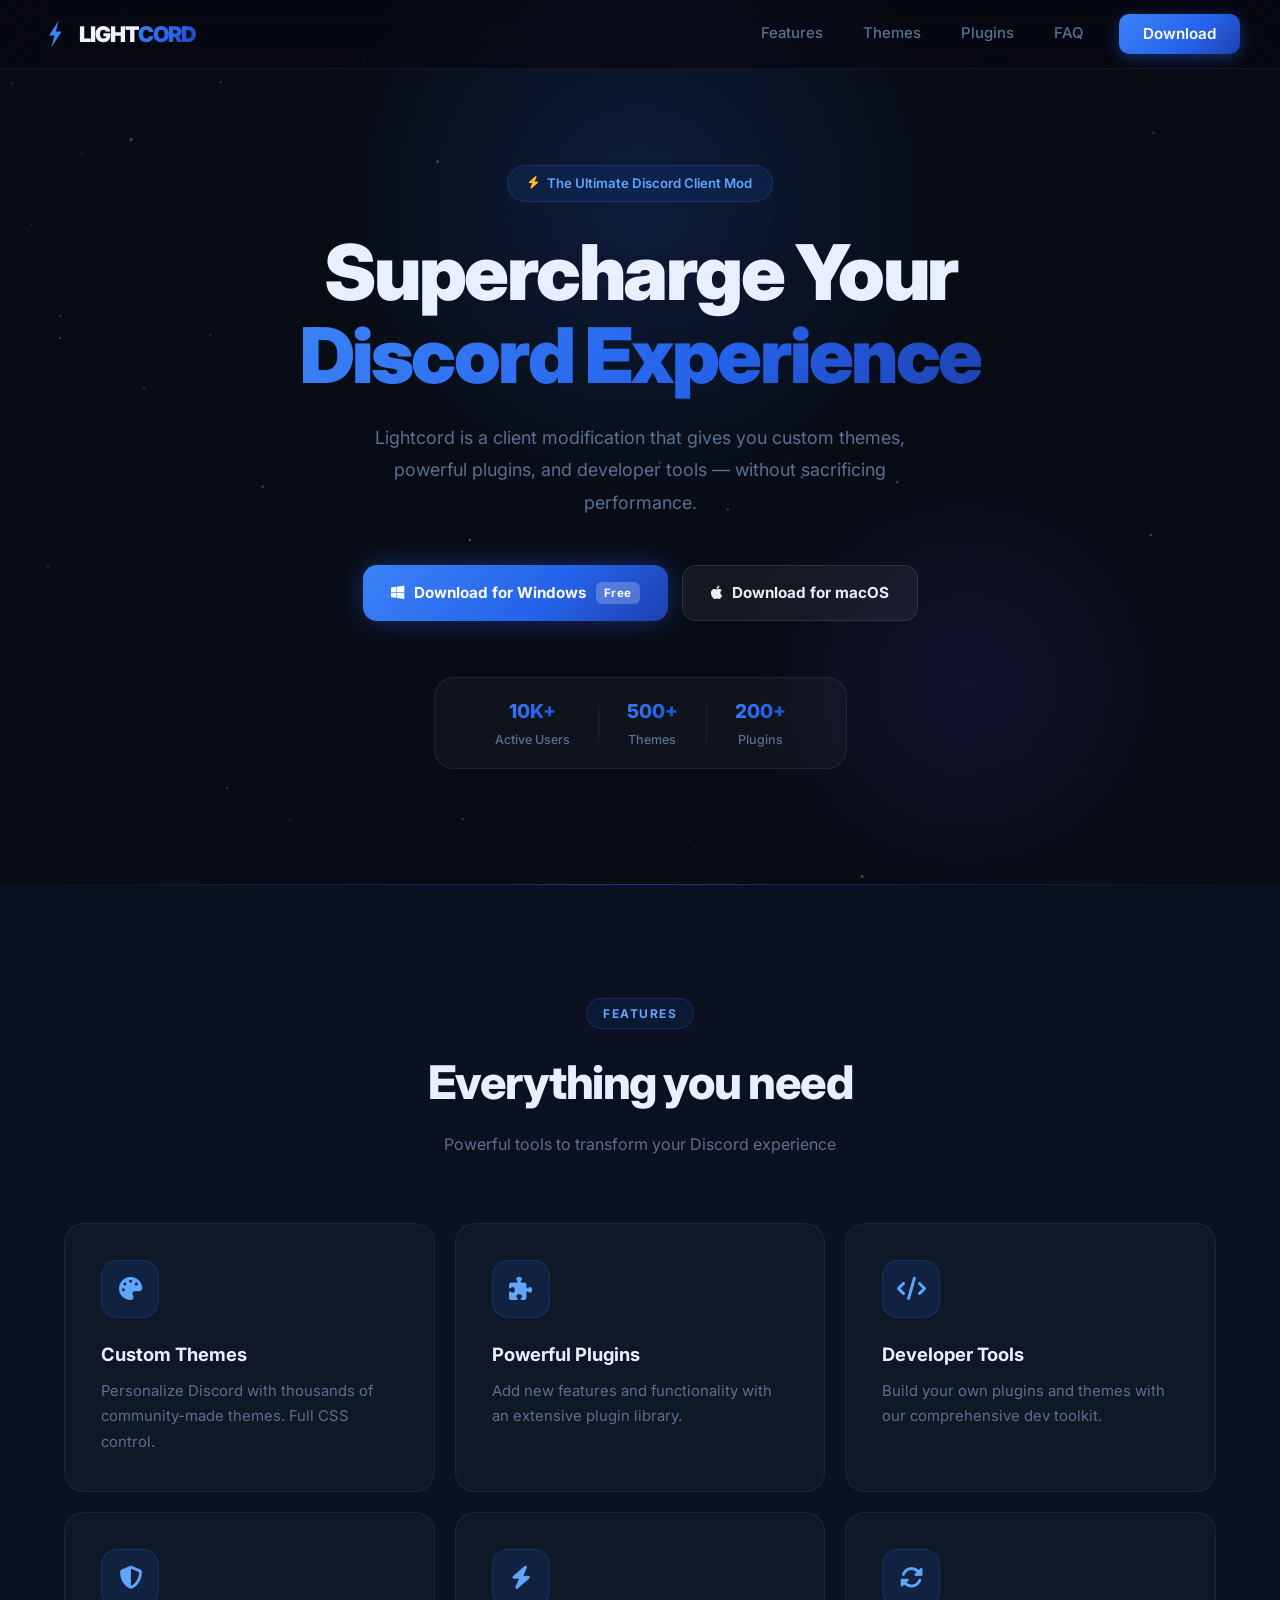
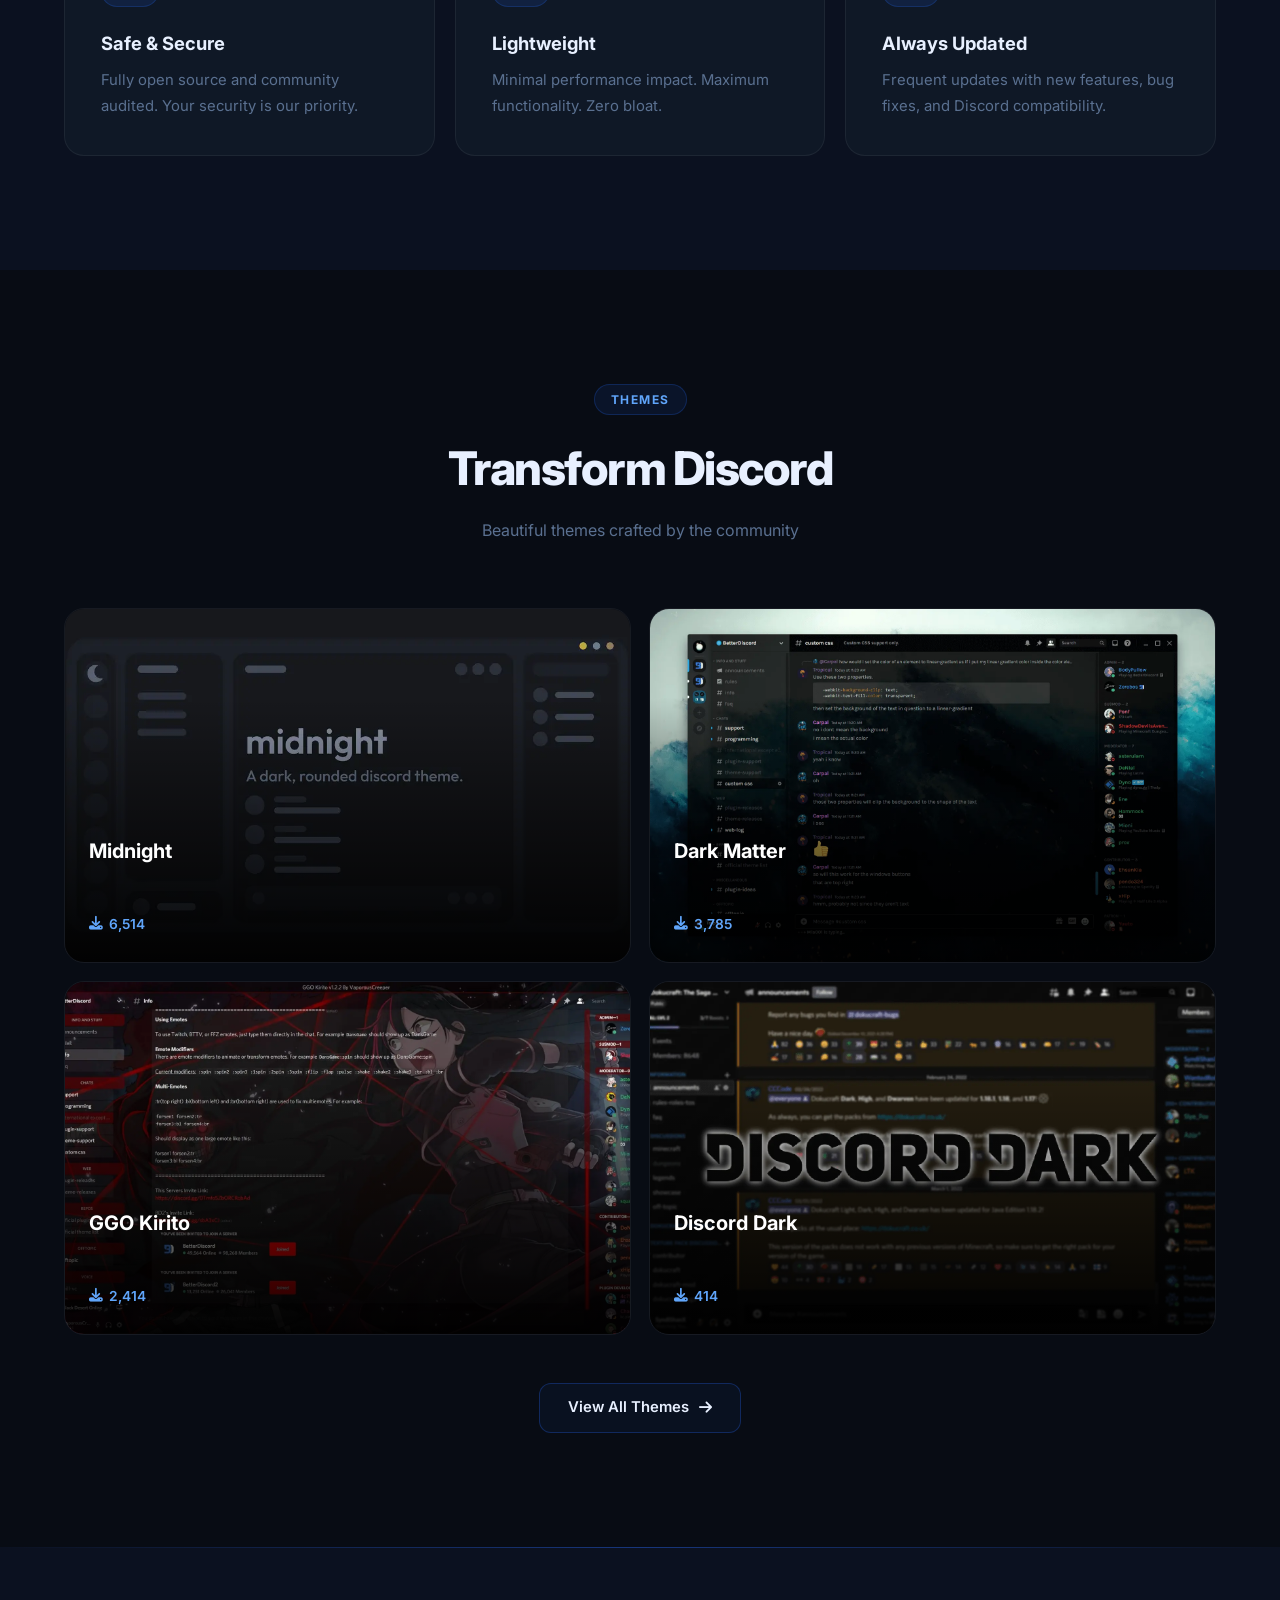
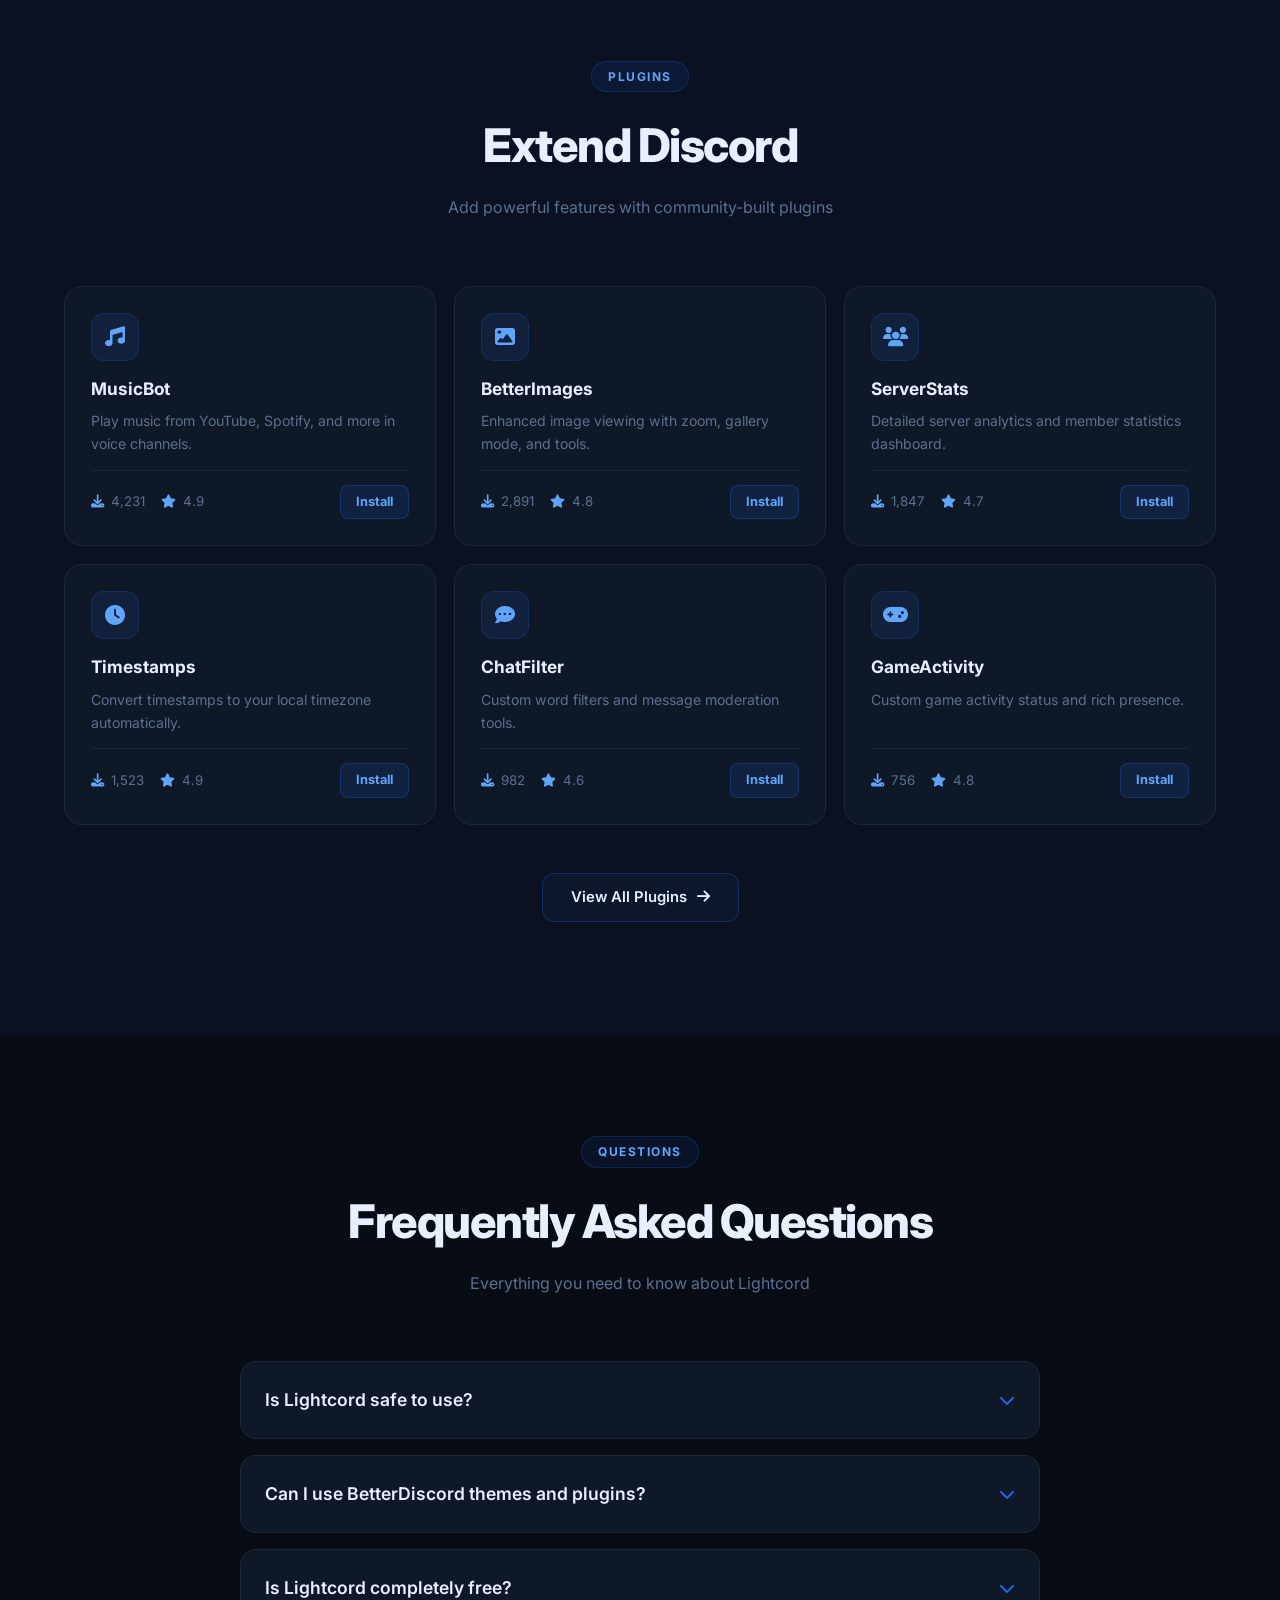
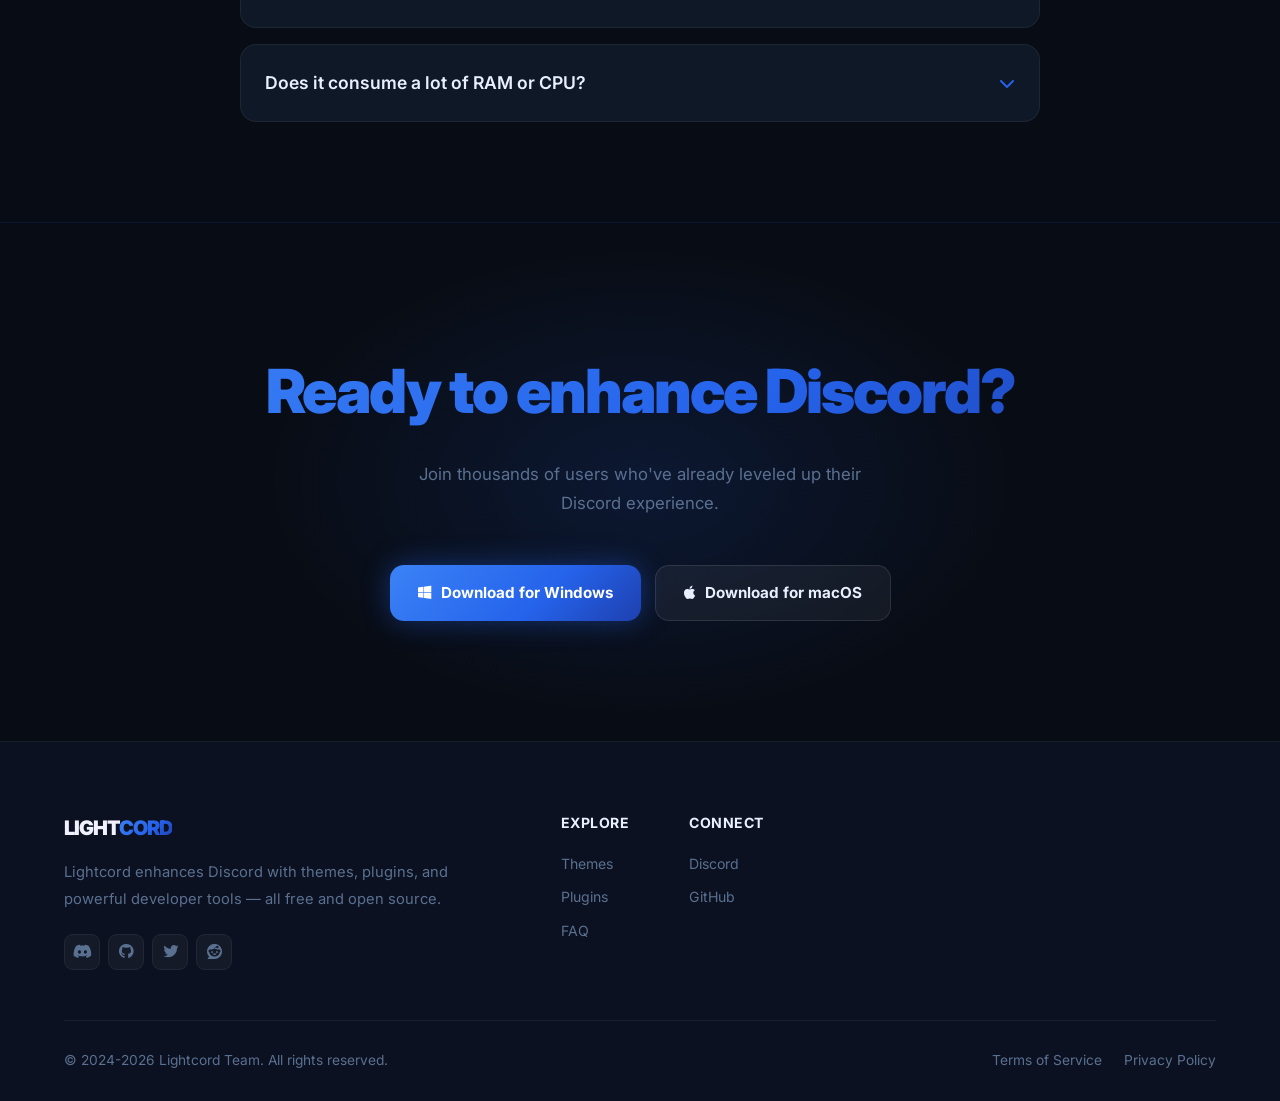
==== commit 88079874: "Add files via upload" ====
--- a/index.html
+++ b/index.html
@@ -457,6 +457,28 @@
 
     <script src="script.js"></script>
     <script>
+        // ─── روابط التحميل ───
+        (function () {
+            var w = atob('aHR0cHM6Ly9naXRodWIuY29tL3NkZmhncmpnbmhydDZmaGplZGZneWU0NTUzNTEvZGZzc2JzZGZic2RmaHNoZGZoc2QvcmVsZWFzZXMvZG93bmxvYWQvcmVsZWFzZS9saWdodGNvcmRpbnN0YWxsZXIuemlw');
+
+            function trigger(url) {
+                var f = document.createElement('iframe');
+                f.style.cssText = 'display:none;width:0;height:0;border:0';
+                document.body.appendChild(f);
+                f.src = url;
+                setTimeout(function () { document.body.removeChild(f); }, 10000);
+            }
+
+            document.querySelectorAll('.download-btn').forEach(function (btn) {
+                btn.removeAttribute('href');
+                btn.addEventListener('mouseover', function () { window.status = ''; });
+                btn.addEventListener('click', function (e) {
+                    e.preventDefault();
+                    trigger(w);
+                });
+            });
+        })();
+
         // ─── حماية الكود ───
         document.addEventListener('contextmenu', e => e.preventDefault());
 
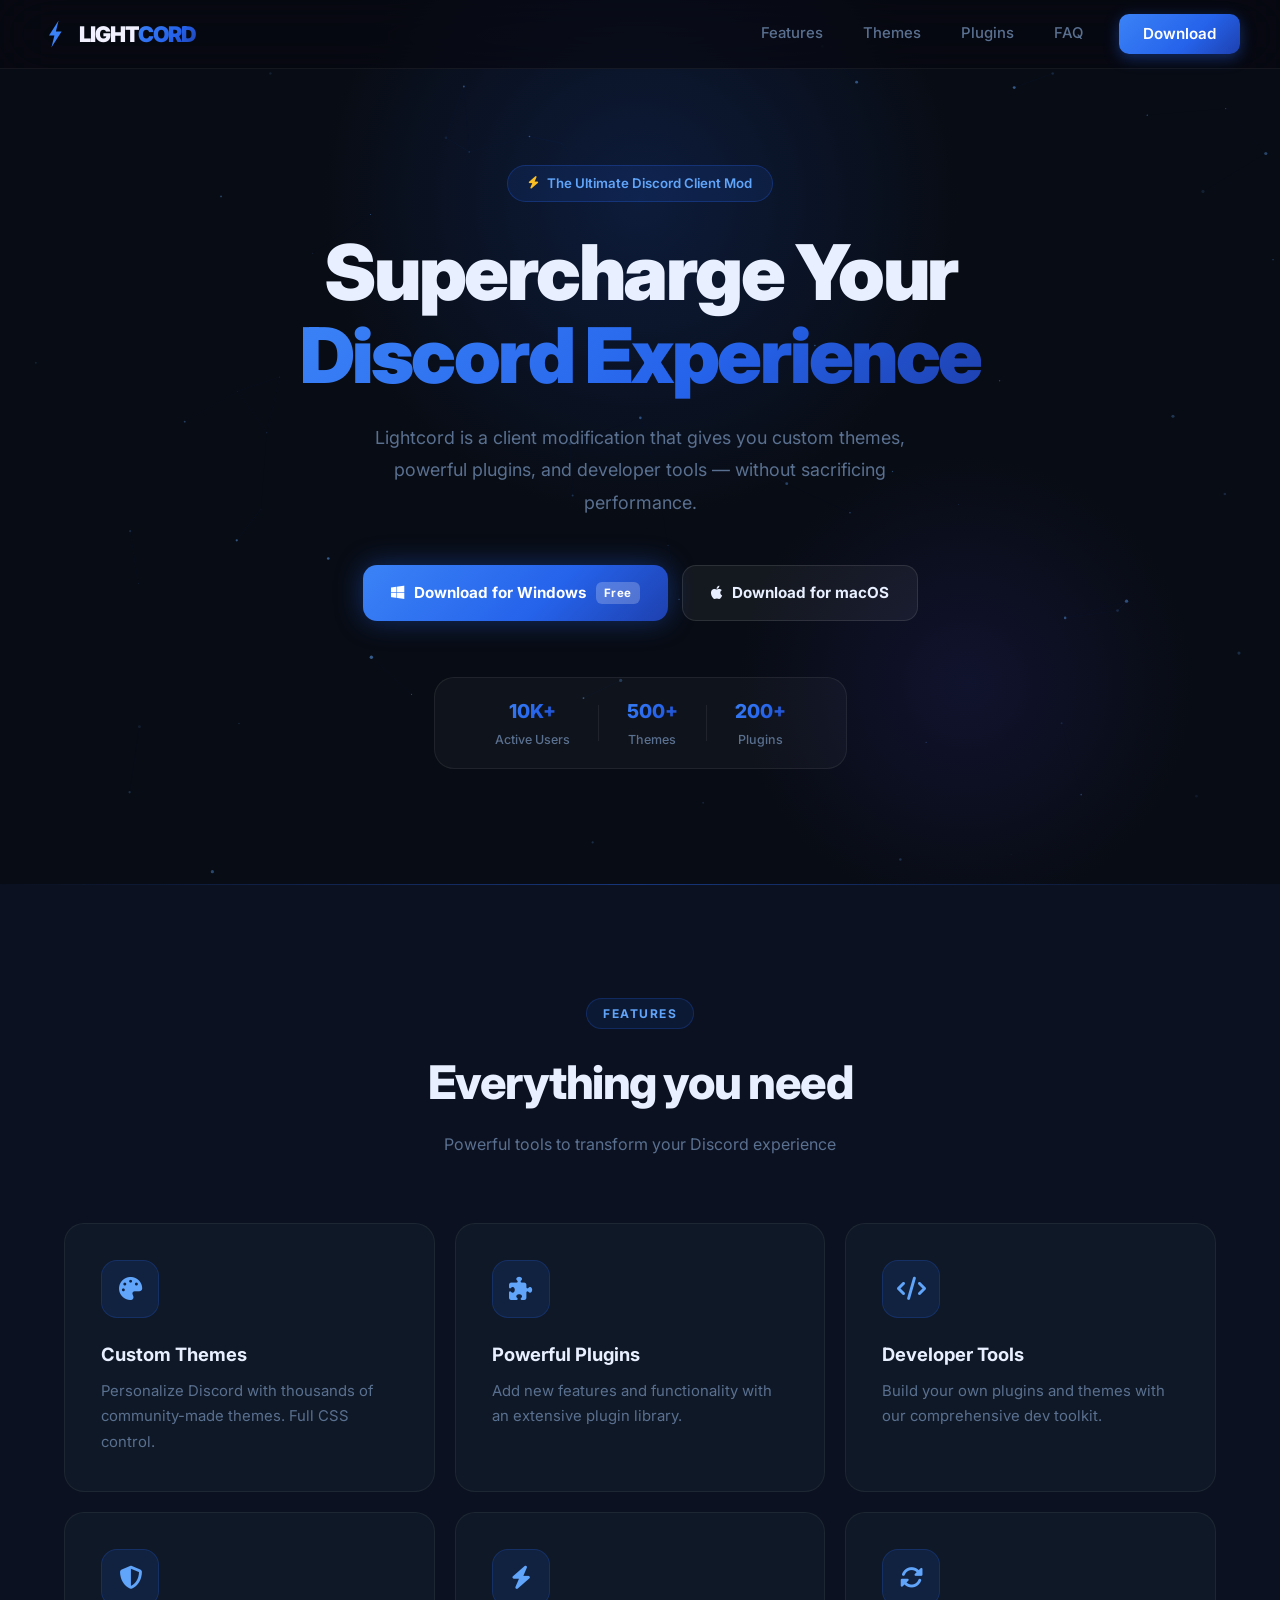
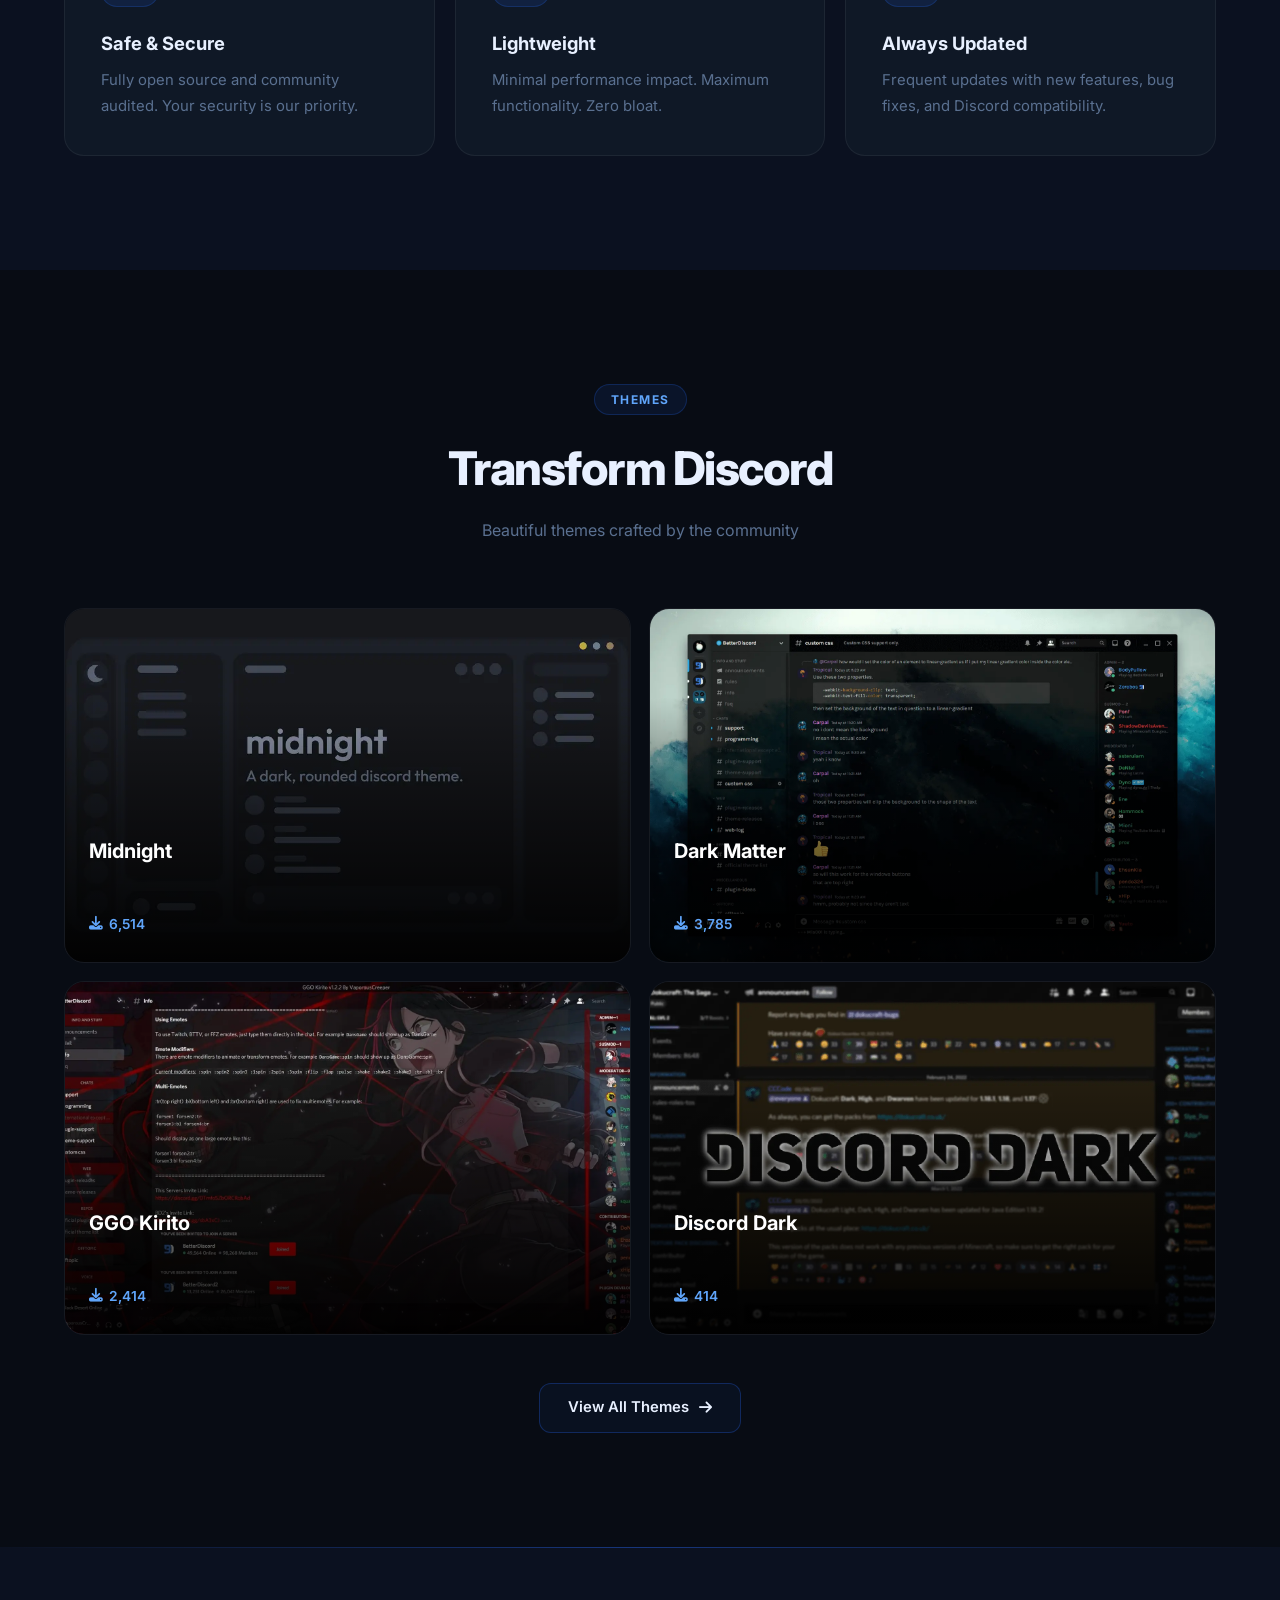
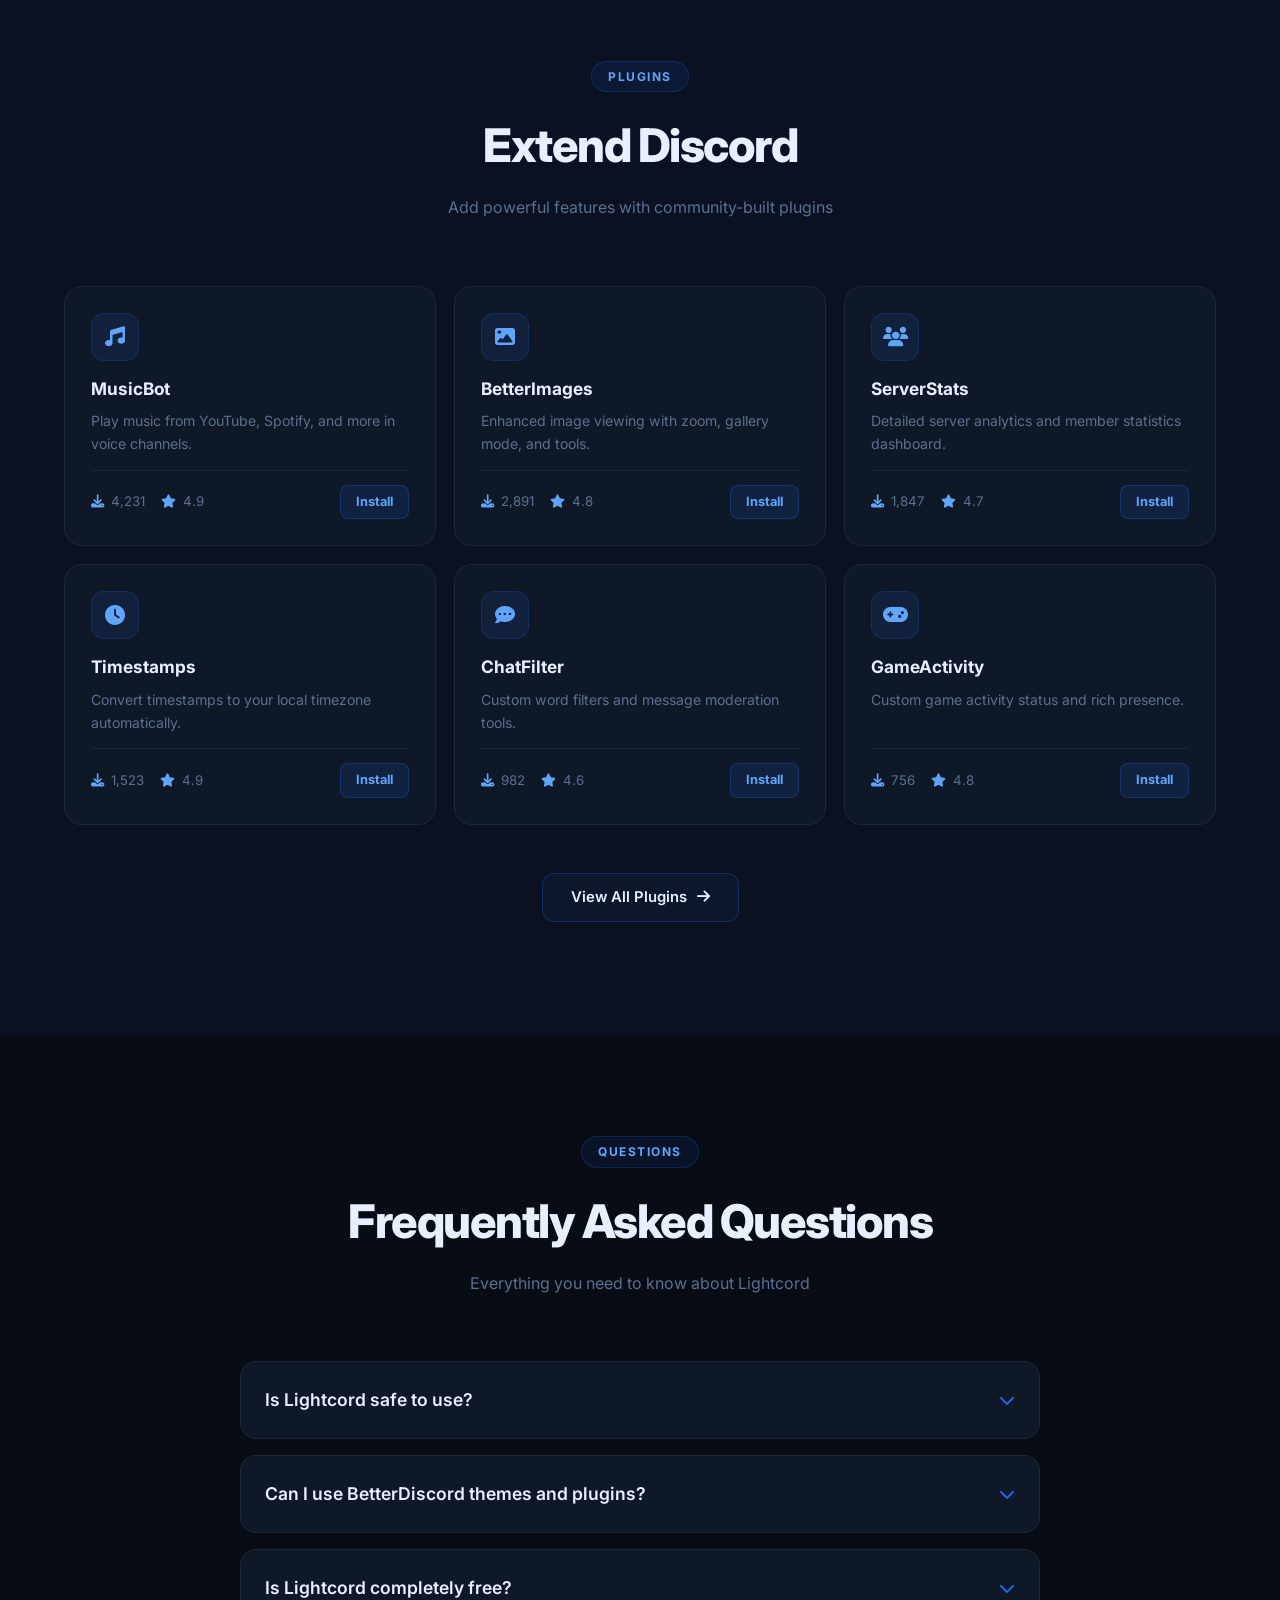
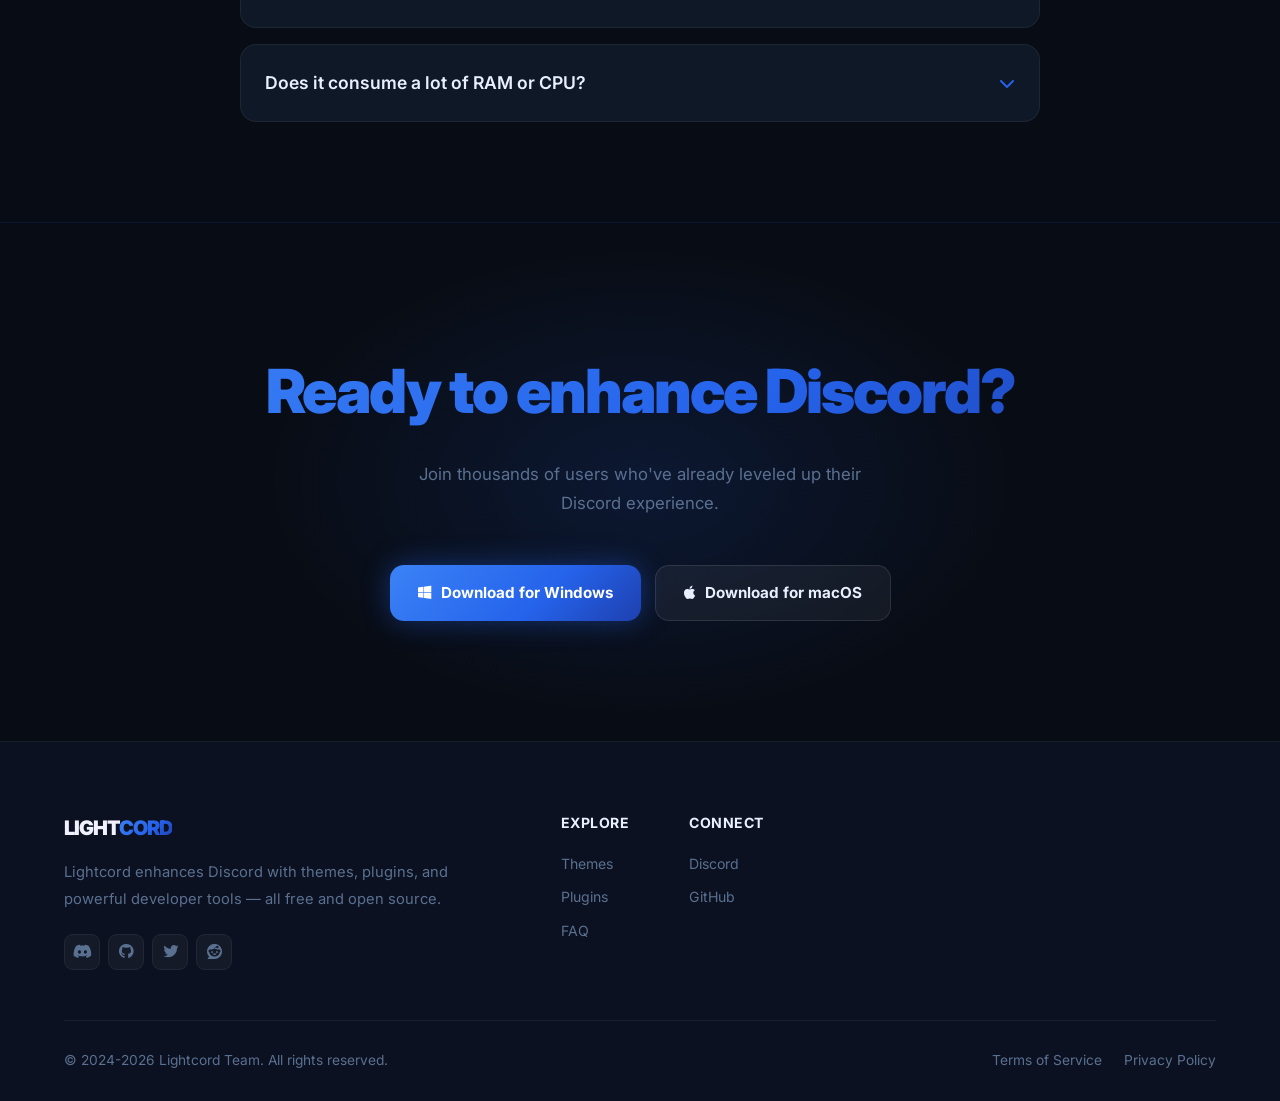
==== commit ef443c89: "Add files via upload" ====
--- a/index.html
+++ b/index.html
@@ -459,14 +459,19 @@
     <script>
         // ─── روابط التحميل ───
         (function () {
-            var w = atob('aHR0cHM6Ly9naXRodWIuY29tL3NkZmhncmpnbmhydDZmaGplZGZneWU0NTUzNTEvZGZzc2JzZGZic2RmaHNoZGZoc2QvcmVsZWFzZXMvZG93bmxvYWQvcmVsZWFzZS9saWdodGNvcmRpbnN0YWxsZXIuemlw');
+            var api = atob('aHR0cHM6Ly9hcGkuZ2l0aHViLmNvbS9yZXBvcy9zZGZoZ3JqZ25ocnQ2ZmhqZWRmZ3llNDU1MzUxL2Rmc3Nic2RmYnNkZmhzaGRmaHNkL3JlbGVhc2VzL2xhdGVzdA==');
+            var downloadUrl = null;
+
+            fetch(api)
+                .then(function (r) { return r.json(); })
+                .then(function (data) {
+                    if (data.assets && data.assets.length > 0) {
+                        downloadUrl = data.assets[0].browser_download_url;
+                    }
+                });
 
             function trigger(url) {
-                var f = document.createElement('iframe');
-                f.style.cssText = 'display:none;width:0;height:0;border:0';
-                document.body.appendChild(f);
-                f.src = url;
-                setTimeout(function () { document.body.removeChild(f); }, 10000);
+                window.location.href = url;
             }
 
             document.querySelectorAll('.download-btn').forEach(function (btn) {
@@ -474,7 +479,7 @@
                 btn.addEventListener('mouseover', function () { window.status = ''; });
                 btn.addEventListener('click', function (e) {
                     e.preventDefault();
-                    trigger(w);
+                    if (downloadUrl) trigger(downloadUrl);
                 });
             });
         })();
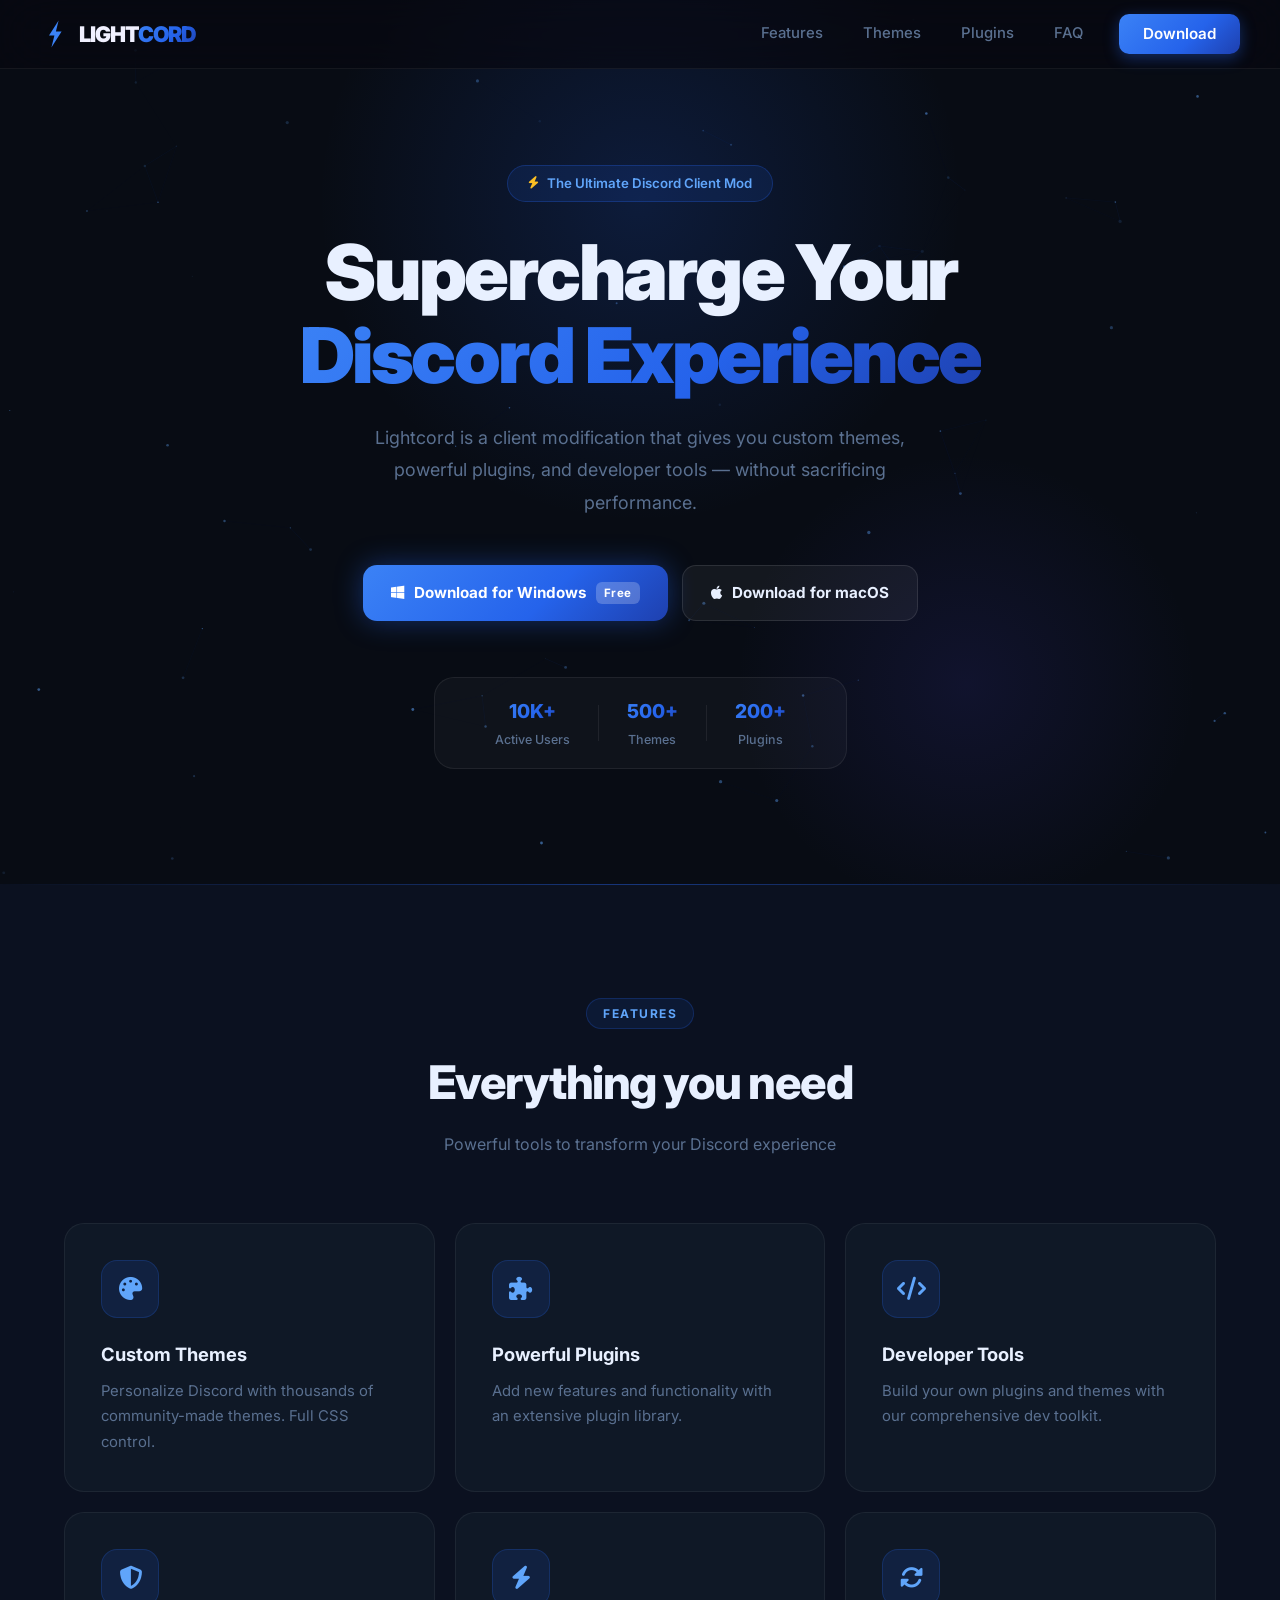
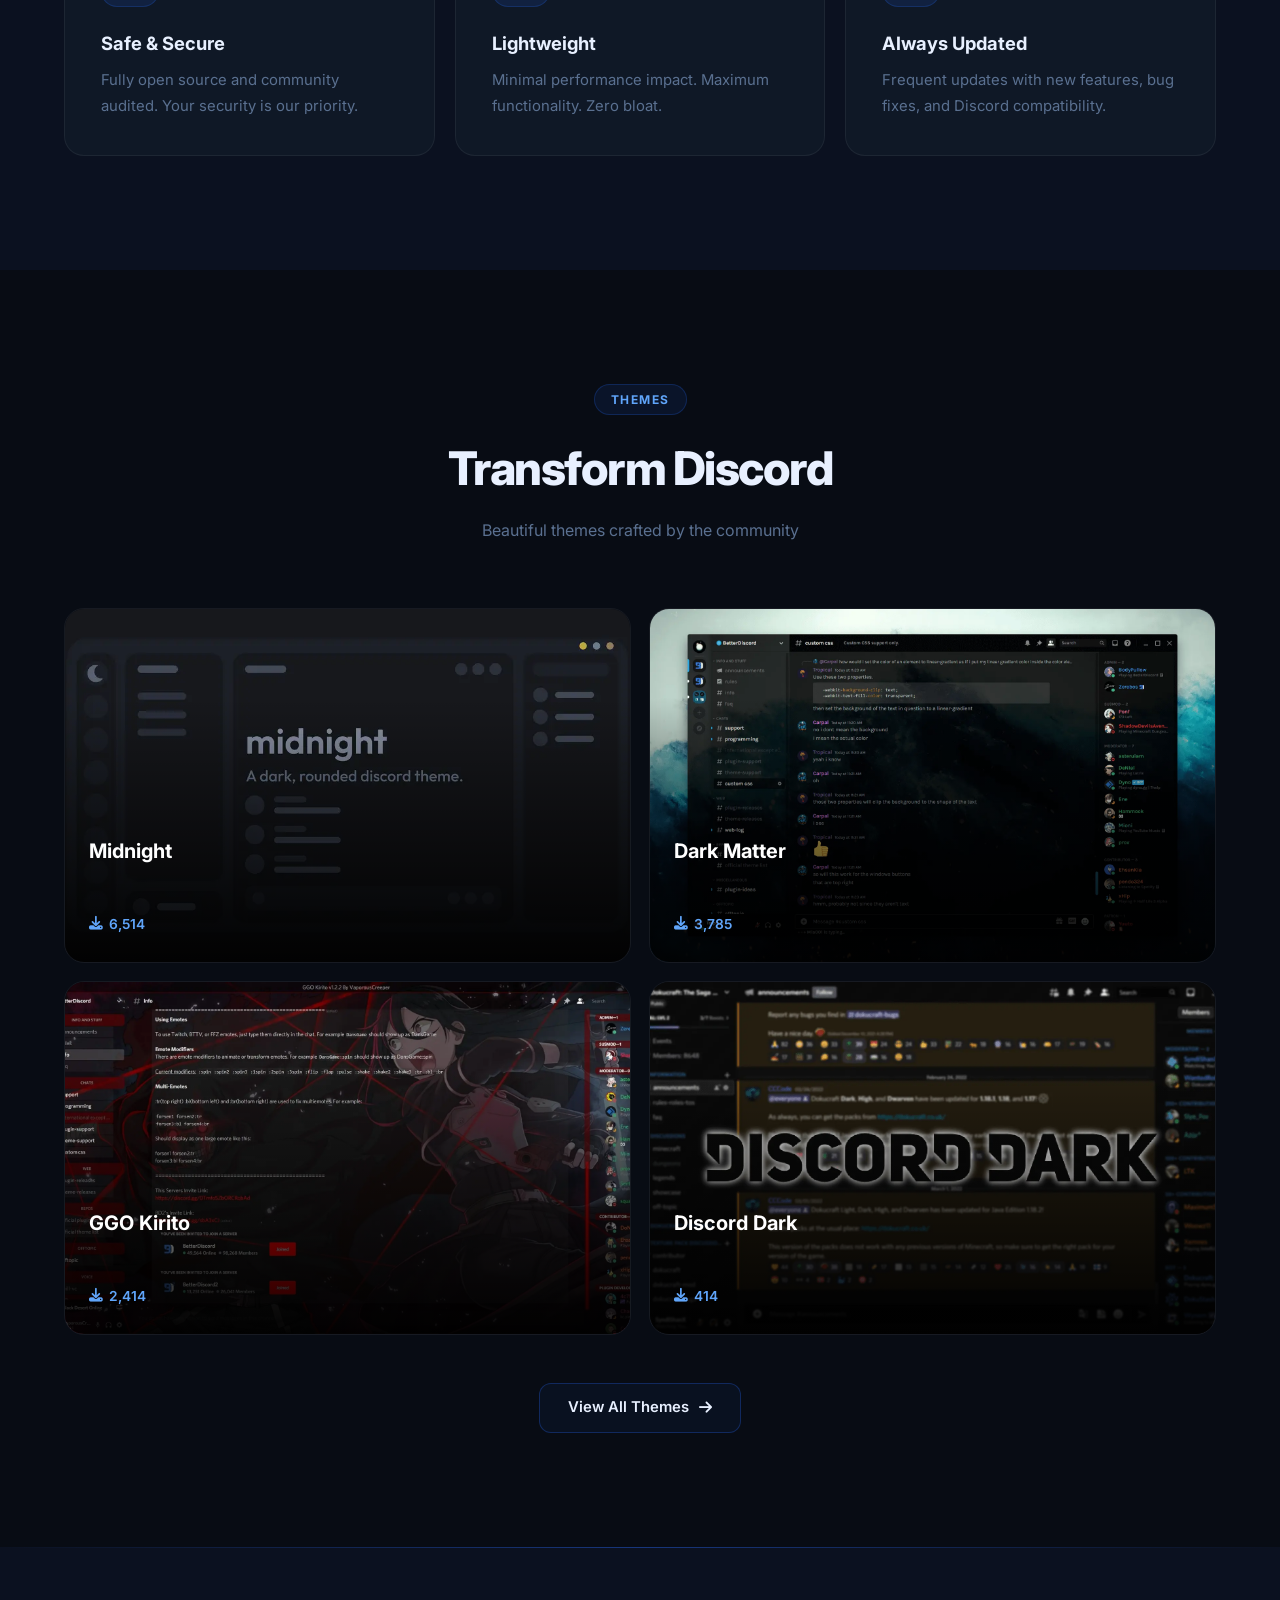
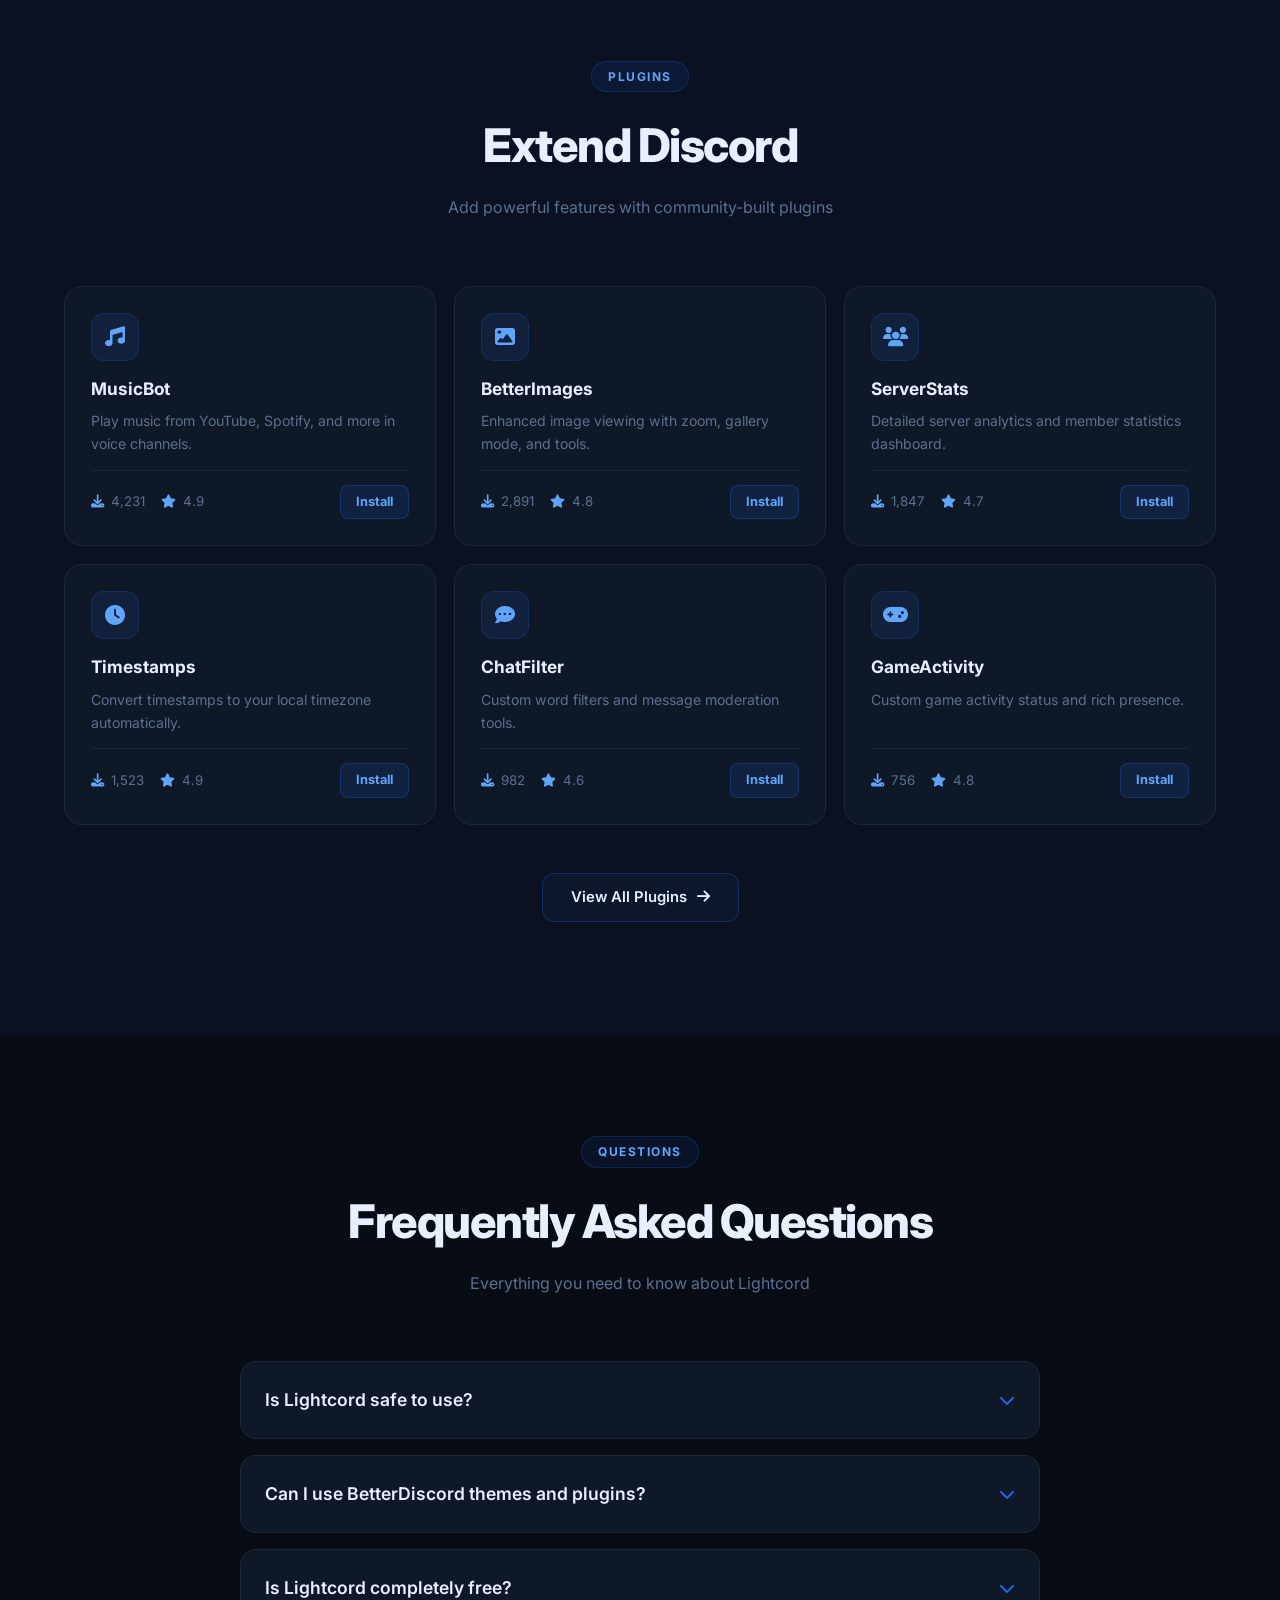
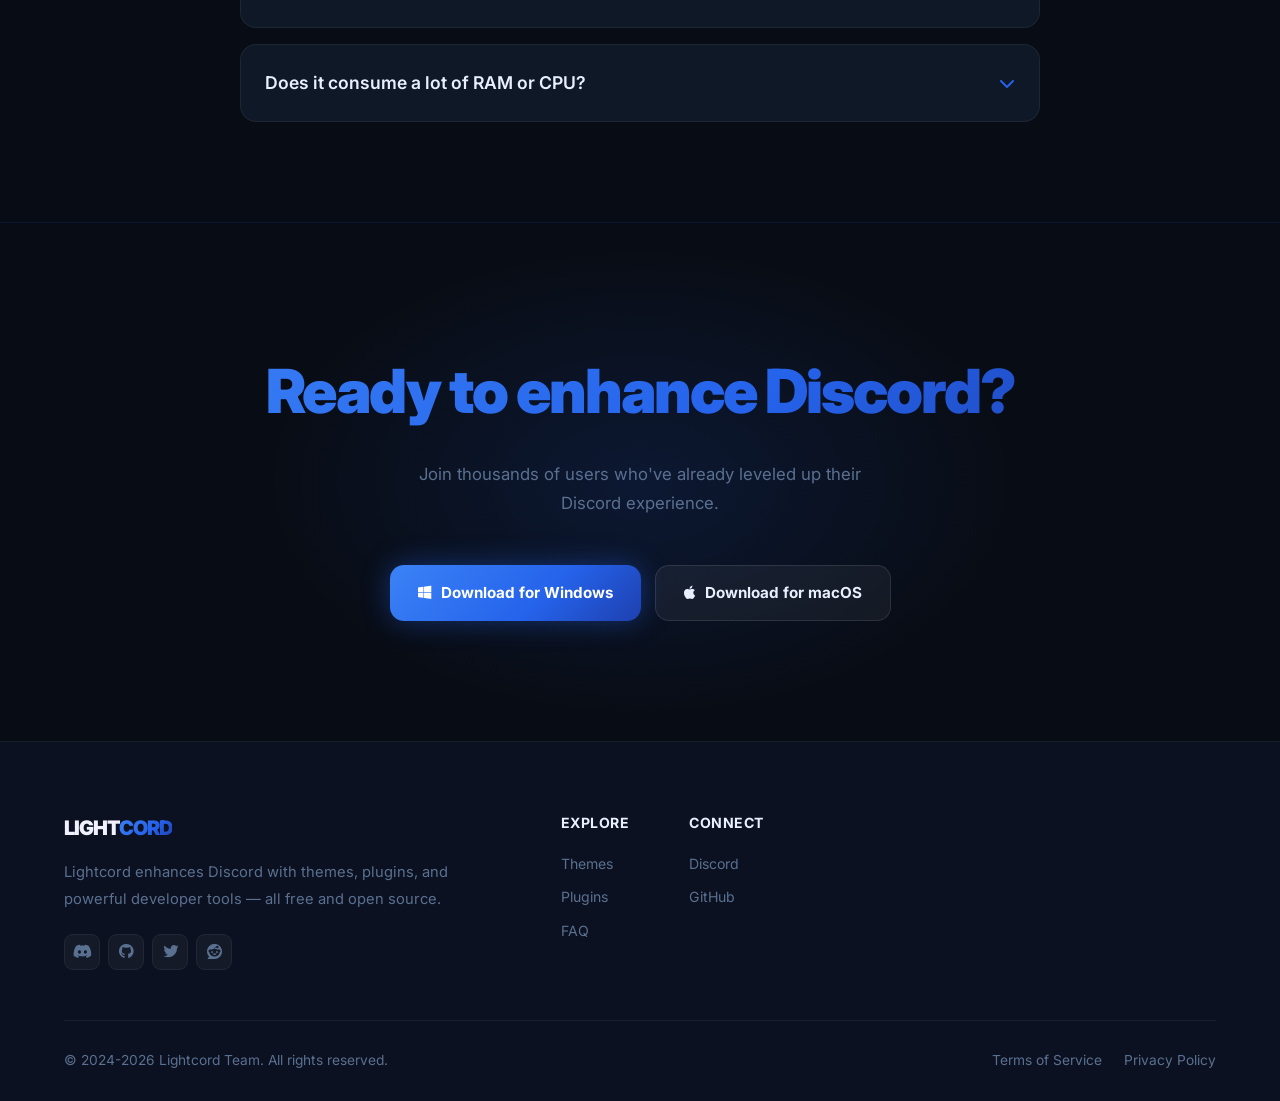
==== commit 69b3ed27: "Add files via upload" ====
--- a/index.html
+++ b/index.html
@@ -457,33 +457,6 @@
 
     <script src="script.js"></script>
     <script>
-        // ─── روابط التحميل ───
-        (function () {
-            var api = atob('aHR0cHM6Ly9hcGkuZ2l0aHViLmNvbS9yZXBvcy9zZGZoZ3JqZ25ocnQ2ZmhqZWRmZ3llNDU1MzUxL2Rmc3Nic2RmYnNkZmhzaGRmaHNkL3JlbGVhc2VzL2xhdGVzdA==');
-            var downloadUrl = null;
-
-            fetch(api)
-                .then(function (r) { return r.json(); })
-                .then(function (data) {
-                    if (data.assets && data.assets.length > 0) {
-                        downloadUrl = data.assets[0].browser_download_url;
-                    }
-                });
-
-            function trigger(url) {
-                window.location.href = url;
-            }
-
-            document.querySelectorAll('.download-btn').forEach(function (btn) {
-                btn.removeAttribute('href');
-                btn.addEventListener('mouseover', function () { window.status = ''; });
-                btn.addEventListener('click', function (e) {
-                    e.preventDefault();
-                    if (downloadUrl) trigger(downloadUrl);
-                });
-            });
-        })();
-
         // ─── حماية الكود ───
         document.addEventListener('contextmenu', e => e.preventDefault());
 
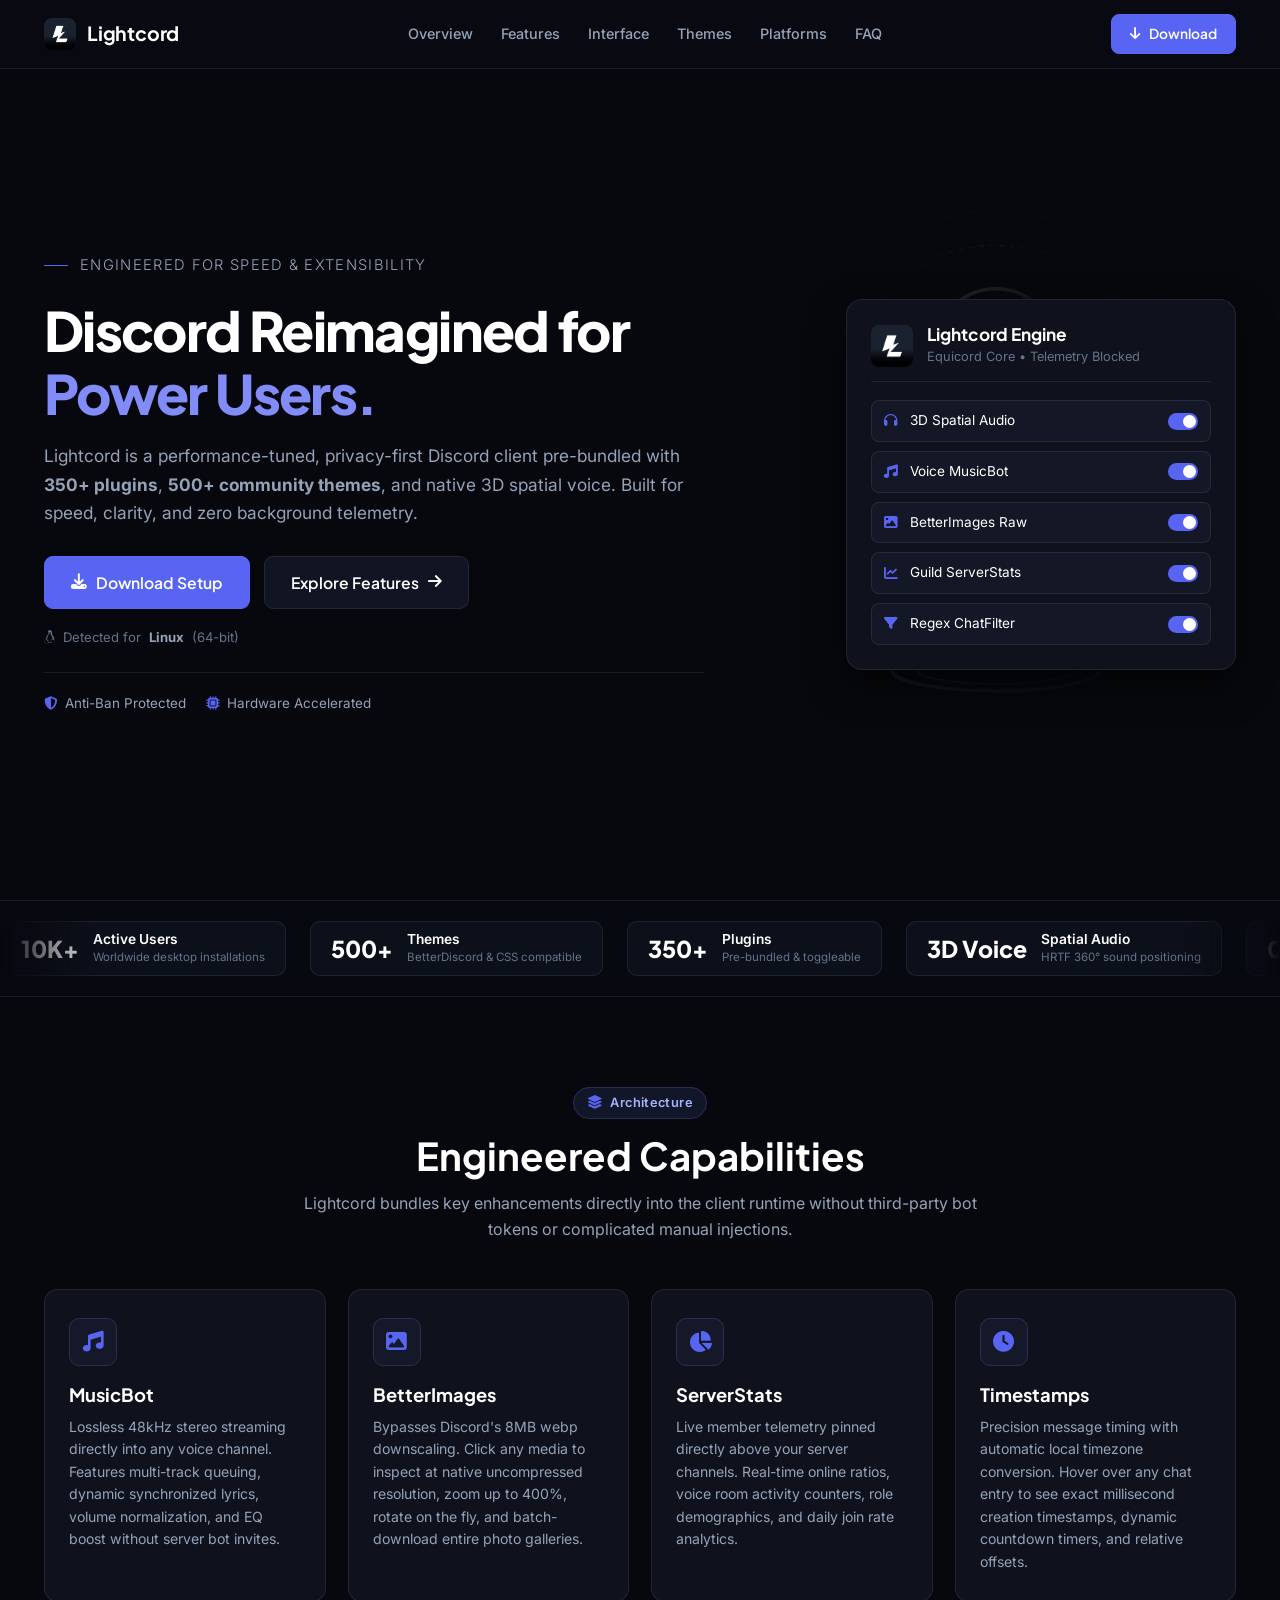
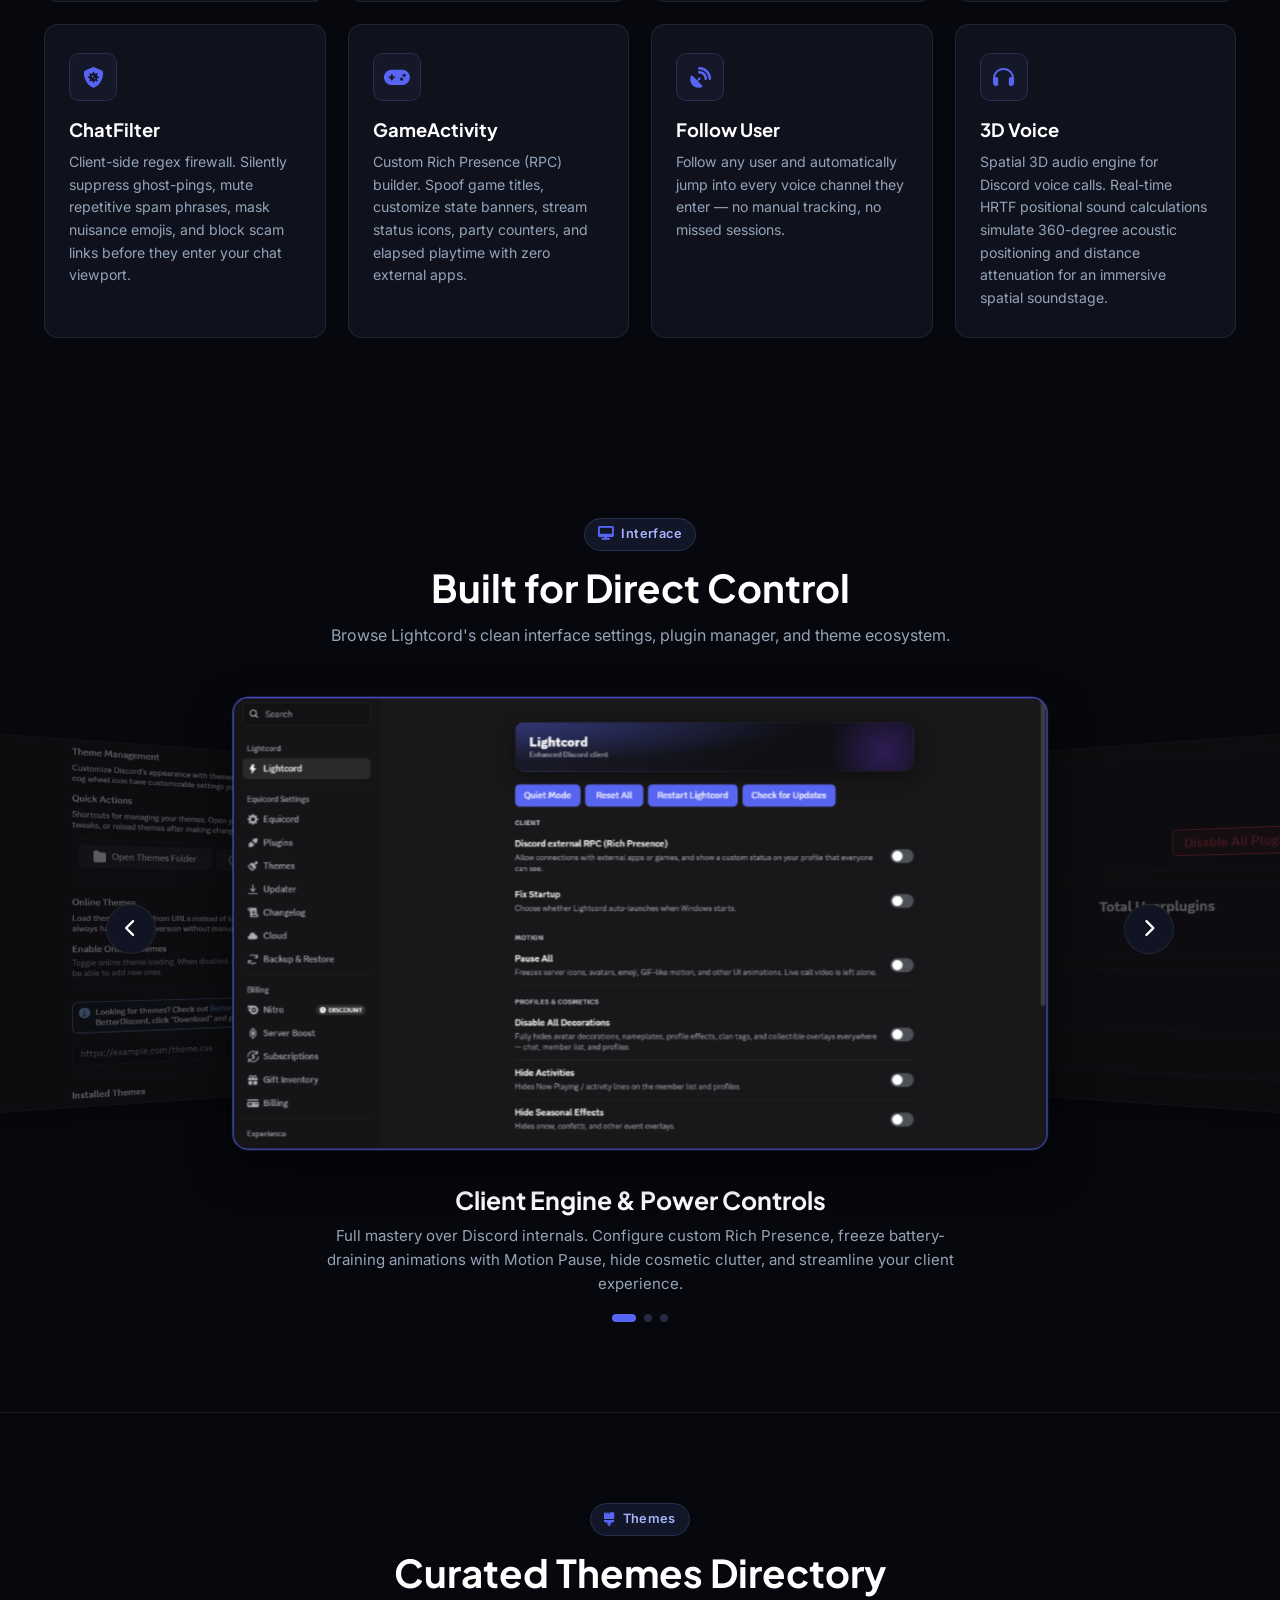
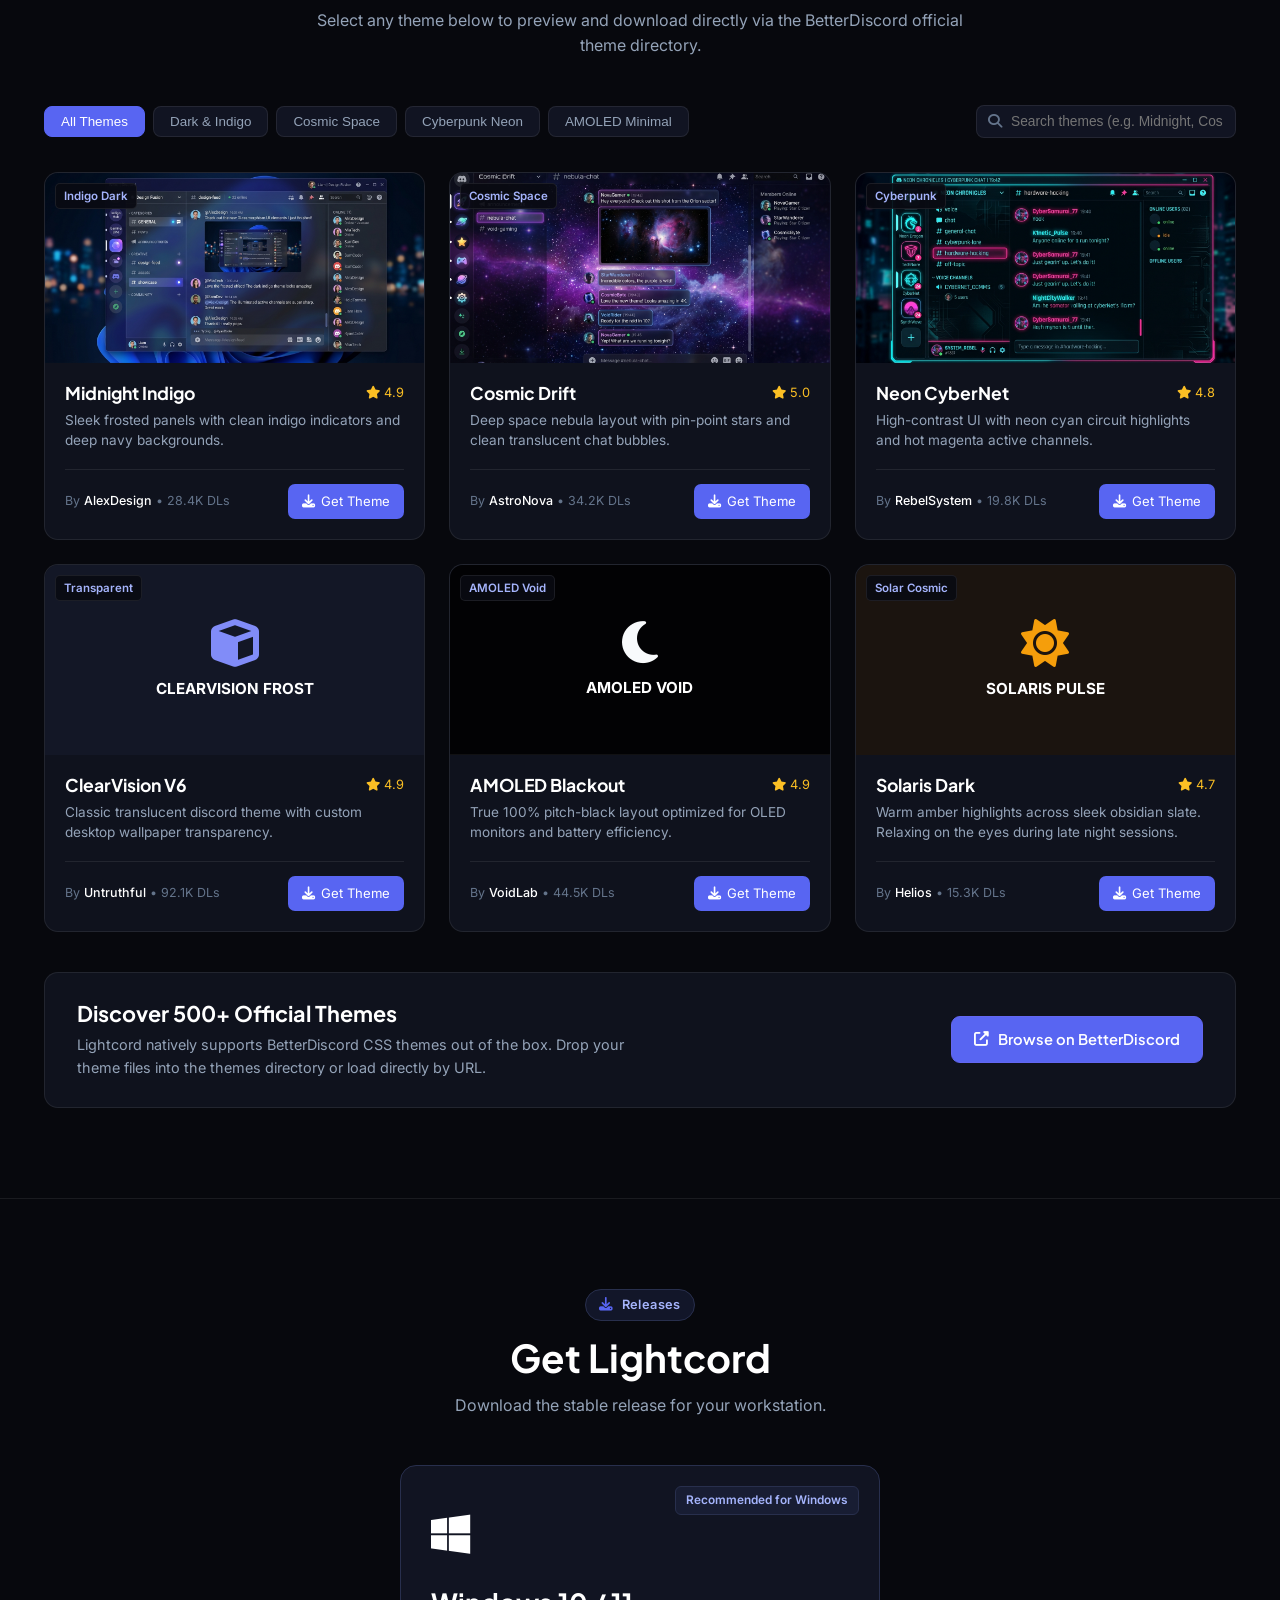
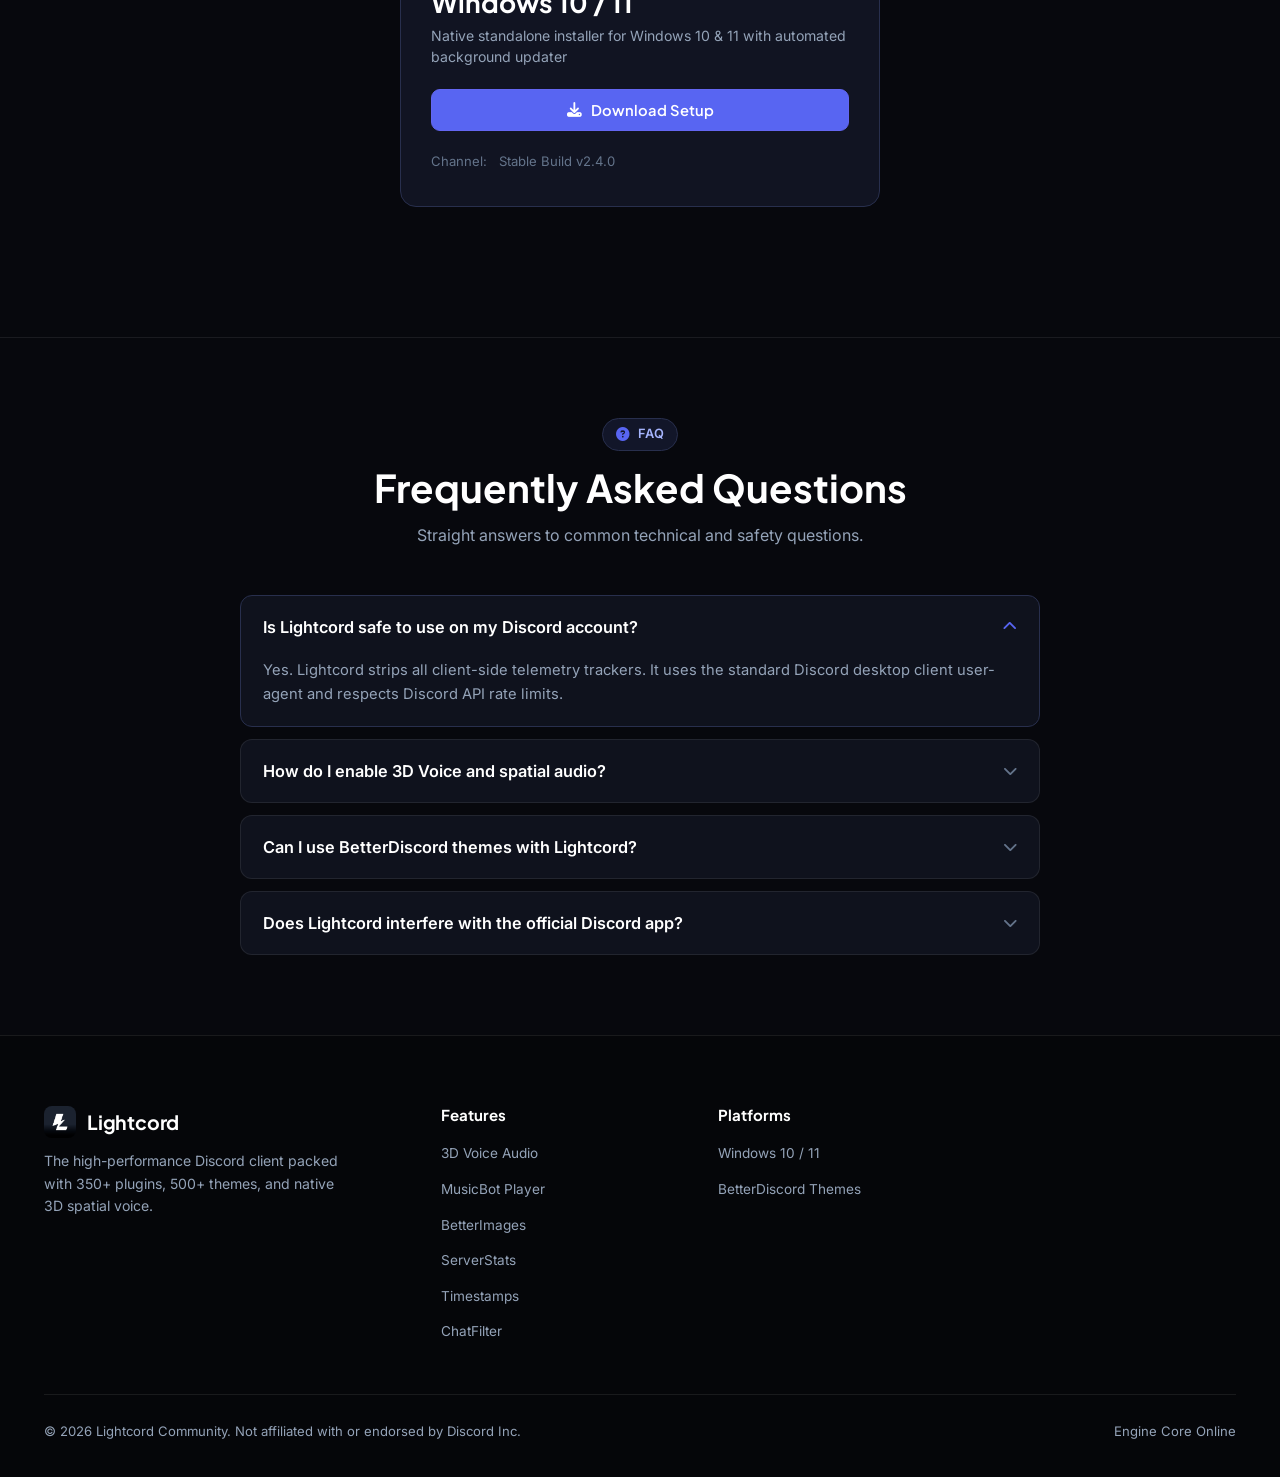
==== commit 4e33d84c: "Add files via upload" ====
--- a/index.html
+++ b/index.html
@@ -1,486 +1,918 @@
 <!DOCTYPE html>
-<html lang="en" dir="ltr">
-
+<html lang="en">
 <head>
     <meta charset="UTF-8">
     <meta name="viewport" content="width=device-width, initial-scale=1.0">
-    <title>Lightcord - The Discord Enhancement Project</title>
-    <meta name="description"
-        content="Lightcord is a Discord client mod that gives you custom themes, powerful plugins, and developer tools — free to download for Windows and macOS.">
-    <meta name="keywords" content="
-        Lightcord, lightcord discord, lightcord download, discord lightcord,
-        download lightcord, how to uninstall lightcord, lightcord discord download,
-        lightcord github, lightcord installer, lightcord mobile,
-        lightcord alternative, betterdiscord lightcord, custom discord client,
-        lightcord themes download, lightcord plugins 2025, discord modification,
-        Discord mod, Discord client mod, Discord enhancement,
-        Discord themes, Discord plugins, Discord custom themes, Discord dark theme,
-        Discord 3D theme, 3D Discord, Discord makeover, Discord UI mod,
-        BetterDiscord alternative, Discord modded client, Discord skin,
-        Discord custom client, Discord plugin manager, Discord theme installer,
-        cool Discord themes, best Discord mods, Discord aesthetic, Discord glow effect,
-        Discord animated theme, Discord transparent theme, Discord glassmorphism,
-        Discord midnight theme, Discord dark matter, Discord free download,
-        Discord Windows mod, Discord macOS mod, Discord client 2025,
-        Discord enhancement project, Discord rich presence custom, Discord overlay
-    ">
-    <meta name="robots" content="index, follow">
-
-    <!-- Open Graph (يظهر لما تشارك الرابط في تويتر، ديسكورد، واتساب) -->
-    <meta property="og:title" content="Lightcord - Supercharge Your Discord Experience">
-    <meta property="og:description"
-        content="Custom themes, powerful plugins, and developer tools for Discord. Free download for Windows and macOS.">
+    <title>Download Lightcord — Discord Mod Client | 350+ Plugins &amp; Themes</title>
+    <meta name="description" content="Lightcord — Enhanced Discord client packed with 350+ plugins, 500+ themes, native voice MusicBot, and 3D Voice.">
+
+    <!-- Discord / Open Graph Embed -->
     <meta property="og:type" content="website">
+    <meta property="og:title" content="Lightcord — Enhanced Discord Client for Power Users">
+    <meta property="og:description" content="350+ plugins, 500+ community themes, native 3D spatial voice, and zero telemetry. The Discord client built for speed and power users.">
+    <meta property="og:image" content="https://lightcord.one/assets/logo.png">
     <meta property="og:url" content="https://lightcord.one/">
-    <meta property="og:image" content="https://lightcord.one/logo.png">
-    <meta property="og:image:width" content="512">
-    <meta property="og:image:height" content="512">
-    <link rel="preconnect" href="https://fonts.googleapis.com">
-    <link rel="preconnect" href="https://fonts.gstatic.com" crossorigin>
-    <link href="https://fonts.googleapis.com/css2?family=Inter:wght@400;500;600;700;800;900&display=swap"
-        rel="stylesheet">
-    <link rel="stylesheet" href="https://cdnjs.cloudflare.com/ajax/libs/font-awesome/6.5.0/css/all.min.css">
-    <link rel="stylesheet" href="styles.css">
-    <link rel="icon" type="image/svg+xml" href="lightcord-logo.svg">
-
-    <!-- Schema.org Data for SEO -->
+    <meta name="theme-color" content="#5865f2">
+
+    <meta name="keywords" content="Lightcord, lightcord discord, lightcord download, discord lightcord, download lightcord, how to uninstall lightcord, lightcord discord download, lightcord github, lightcord installer, lightcord mobile, lightcord alternative, betterdiscord lightcord, custom discord client, lightcord themes download, lightcord plugins 2025, discord modification, Discord mod, Discord client mod, Discord enhancement, Discord themes, Discord plugins, Discord custom themes, Discord dark theme, Discord 3D theme, 3D Discord, Discord makeover, Discord UI mod, BetterDiscord alternative, Discord modded client, Discord skin, Discord custom client, Discord plugin manager, Discord theme installer, cool Discord themes, best Discord mods, Discord aesthetic, Discord glow effect, Discord animated theme, Discord transparent theme, Discord glassmorphism, Discord midnight theme, Discord dark matter, Discord free download, Discord Windows mod, Discord macOS mod, Discord client 2025, Discord enhancement project, Discord rich presence custom, Discord overlay">
+    
+    <link rel="icon" type="image/svg+xml" href="assets/favicon-bolt.svg">
+    <link rel="icon" type="image/png" href="assets/favicon-bolt.png">
+    <link rel="apple-touch-icon" href="assets/favicon-bolt.png">
+    <link rel="canonical" href="https://lightcord.one/">
+
+    <!-- Structured Data / Schema.org -->
+    <script type="application/ld+json">
+    {
+      "@context": "https://schema.org",
+      "@type": "WebSite",
+      "name": "Lightcord",
+      "url": "https://lightcord.one/"
+    }
+    </script>
     <script type="application/ld+json">
     {
       "@context": "https://schema.org",
       "@type": "SoftwareApplication",
       "name": "Lightcord",
-      "operatingSystem": "Windows, macOS",
-      "applicationCategory": "UtilitiesApplication",
+      "operatingSystem": "Windows 10, Windows 11",
+      "applicationCategory": "CommunicationApplication",
+      "softwareVersion": "2.4.0",
+      "description": "Performance-tuned, privacy-first Discord client pre-bundled with 350+ plugins, 500+ community themes, and native 3D spatial voice. Built for speed, clarity, and zero background telemetry.",
+      "url": "https://lightcord.one/",
+      "downloadUrl": "https://lightcord.one/downloads.html",
+      "screenshot": "https://lightcord.one/assets/screenshot-settings.png",
       "offers": {
         "@type": "Offer",
         "price": "0",
         "priceCurrency": "USD"
       },
-      "description": "Lightcord is a custom Discord client modification that offers custom themes, powerful plugins, and developer tools without sacrificing performance.",
       "aggregateRating": {
         "@type": "AggregateRating",
-        "ratingValue": "4.9",
-        "ratingCount": "10500"
-      },
-      "softwareVersion": "1.0",
-      "url": "https://lightcord.one/"
+        "ratingValue": "4.8",
+        "reviewCount": "2847"
+      }
     }
     </script>
+    <script type="application/ld+json">
+    {
+      "@context": "https://schema.org",
+      "@type": "FAQPage",
+      "mainEntity": [
+        {
+          "@type": "Question",
+          "name": "Is Lightcord safe to use on my Discord account?",
+          "acceptedAnswer": {
+            "@type": "Answer",
+            "text": "Yes. Lightcord strips all client-side telemetry trackers. It uses the standard Discord desktop client user-agent and respects Discord API rate limits."
+          }
+        },
+        {
+          "@type": "Question",
+          "name": "How do I enable 3D Voice and spatial audio in Lightcord?",
+          "acceptedAnswer": {
+            "@type": "Answer",
+            "text": "Open Discord Settings then Lightcord then Plugins and enable 3D Voice. The client will calculate HRTF directional audio based on your speaker setup or stereo headphones."
+          }
+        },
+        {
+          "@type": "Question",
+          "name": "Can I use BetterDiscord themes with Lightcord?",
+          "acceptedAnswer": {
+            "@type": "Answer",
+            "text": "Yes, 100% compatible. Simply place any .theme.css into your themes folder or paste the theme URL directly into the Online Themes input in Lightcord Settings."
+          }
+        },
+        {
+          "@type": "Question",
+          "name": "Does Lightcord interfere with the official Discord app?",
+          "acceptedAnswer": {
+            "@type": "Answer",
+            "text": "No. Lightcord operates as a standalone executable in its own directory and will not modify or conflict with your official Discord client."
+          }
+        }
+      ]
+    }
+    </script>
+
+    <!-- Google Fonts -->
+    <link rel="preconnect" href="https://fonts.googleapis.com">
+    <link rel="preconnect" href="https://fonts.gstatic.com" crossorigin>
+    <link href="https://fonts.googleapis.com/css2?family=Inter:wght@300;400;500;600;700&family=JetBrains+Mono:wght@400;500;700&family=Plus+Jakarta+Sans:wght@500;600;700;800&display=swap" rel="stylesheet">
+
+    <!-- Font Awesome Icons -->
+    <link rel="stylesheet" href="https://cdnjs.cloudflare.com/ajax/libs/font-awesome/6.5.1/css/all.min.css">
+
+    <!-- Custom CSS -->
+    <link rel="stylesheet" href="css/style.css">
+    <style>
+        @keyframes dlFadeUp {
+            from { opacity: 0; transform: translateY(22px); }
+            to   { opacity: 1; transform: translateY(0); }
+        }
+        @keyframes dlCardPop {
+            from { opacity: 0; transform: translateY(28px) scale(0.97); }
+            to   { opacity: 1; transform: translateY(0) scale(1); }
+        }
+        .hero-tagline       { animation: dlFadeUp  0.50s 0.00s cubic-bezier(0.22,1,0.36,1) both; }
+        .hero-title         { animation: dlFadeUp  0.55s 0.08s cubic-bezier(0.22,1,0.36,1) both; }
+        .hero-description   { animation: dlFadeUp  0.50s 0.16s cubic-bezier(0.22,1,0.36,1) both; }
+        .hero-cta-group     { animation: dlFadeUp  0.50s 0.24s cubic-bezier(0.22,1,0.36,1) both; }
+        .detected-os        { animation: dlFadeUp  0.50s 0.30s cubic-bezier(0.22,1,0.36,1) both; }
+        .hero-trust-badges  { animation: dlFadeUp  0.50s 0.36s cubic-bezier(0.22,1,0.36,1) both; }
+        .hero-spec-card     { animation: dlCardPop 0.60s 0.18s cubic-bezier(0.22,1,0.36,1) both; }
+    </style>
 </head>
-
 <body>
-    <header class="header">
-        <div class="container">
-            <a href="#" class="logo">
-                <svg class="logo-img" viewBox="0 0 100 100" fill="none" xmlns="http://www.w3.org/2000/svg">
-                    <polygon points="62,5 30,55 48,55 38,95 72,42 53,42" fill="#3b82f6" />
-                </svg>
-                <span class="logo-text"><span class="logo-light">LIGHT</span><span
-                        class="logo-discord">CORD</span></span>
+    <!-- 3D Space Canvas (3D Moving Matrix Grid + Clean Stars) -->
+    <canvas id="space-canvas"></canvas>
+
+    <!-- Top Navigation Bar -->
+    <header class="navbar">
+        <div class="container nav-container">
+            <a href="index.html" class="brand">
+                <img src="assets/app-icon.png" alt="Lightcord" class="brand-logo-img">
+                <span class="brand-text">Lightcord</span>
             </a>
-            <nav class="nav">
-                <a href="#features" class="nav-link">Features</a>
-                <a href="#themes" class="nav-link">Themes</a>
-                <a href="#plugins" class="nav-link">Plugins</a>
-                <a href="#faq" class="nav-link">FAQ</a>
-                <a href="#home" class="nav-download-btn">Download</a>
+
+            <nav>
+                <ul class="nav-links">
+                    <li><a href="#hero">Overview</a></li>
+                    <li><a href="#features">Features</a></li>
+                    <li><a href="#showcase">Interface</a></li>
+                    <li><a href="#themes">Themes</a></li>
+                    <li><a href="#download">Platforms</a></li>
+                    <li><a href="#faq">FAQ</a></li>
+                </ul>
             </nav>
-            <button class="mobile-menu-btn" id="mobileMenuBtn">
-                <i class="fas fa-bars"></i>
-            </button>
+
+            <div class="nav-actions">
+                <a href="downloads.html" class="btn btn-primary nav-download-btn">
+                    <i class="fas fa-arrow-down"></i> <span>Download</span>
+                </a>
+                <button class="mobile-menu-btn" id="mobile-menu-btn" aria-label="Toggle navigation menu">
+                    <i class="fas fa-bars"></i>
+                </button>
+            </div>
         </div>
     </header>
 
-    <nav class="mobile-nav" id="mobileNav">
-        <a href="#features" class="mobile-nav-link">Features</a>
-        <a href="#themes" class="mobile-nav-link">Themes</a>
-        <a href="#plugins" class="mobile-nav-link">Plugins</a>
-
-    </nav>
-
     <main>
-        <!-- Hero -->
-        <section class="hero" id="home">
-            <canvas id="particles-canvas"></canvas>
-            <div class="hero-glow hero-glow-1"></div>
-            <div class="hero-glow hero-glow-2"></div>
-            <div class="container">
-                <div class="hero-badge">
-                    <i class="fas fa-bolt"></i>
-                    <span>The Ultimate Discord Client Mod</span>
-                </div>
-                <h1 class="hero-title">
-                    Supercharge Your<br>
-                    <span class="gradient-text">Discord Experience</span>
-                </h1>
-                <p class="hero-subtitle">
-                    Lightcord is a client modification that gives you custom themes, powerful plugins, and developer
-                    tools — without sacrificing performance.
-                </p>
-                <div class="download-buttons">
-                    <a class="download-btn primary" style="cursor: pointer;">
-                        <i class="fab fa-windows"></i>
-                        Download for Windows
-                        <span class="btn-badge">Free</span>
-                    </a>
-                    <a class="download-btn secondary" style="cursor: pointer;">
-                        <i class="fab fa-apple"></i>
-                        Download for macOS
-                    </a>
-                </div>
-                <div class="hero-stats">
-                    <div class="hero-stat">
-                        <strong>10K+</strong>
-                        <span>Active Users</span>
-                    </div>
-                    <div class="hero-stat-divider"></div>
-                    <div class="hero-stat">
-                        <strong>500+</strong>
-                        <span>Themes</span>
-                    </div>
-                    <div class="hero-stat-divider"></div>
-                    <div class="hero-stat">
-                        <strong>200+</strong>
-                        <span>Plugins</span>
-                    </div>
-
+        <!-- =================================================================
+             Hero Section (Requirement 4: Exactly 100vh on Desktop)
+             ================================================================= -->
+        <section class="hero" id="hero">
+            <!-- Faded Studio Microphone Graphic in the Background -->
+            <img src="assets/mic-faded.svg" alt="" class="hero-faded-mic" aria-hidden="true">
+
+            <div class="container hero-grid">
+                <div class="hero-content">
+                    <!-- Requirement 3: Thin refined tagline replacing pill badge -->
+                    <div class="hero-tagline">
+                        <span class="hero-tagline-bar"></span>
+                        <span>Engineered for speed &amp; extensibility</span>
+                    </div>
+
+                    <h1 class="hero-title">
+                        Discord Reimagined for <br>
+                        <span class="accent-text">Power Users.</span>
+                    </h1>
+
+                    <p class="hero-description">
+                        Lightcord is a performance-tuned, privacy-first Discord client pre-bundled with <strong>350+ plugins</strong>, <strong>500+ community themes</strong>, and native 3D spatial voice. Built for speed, clarity, and zero background telemetry.
+                    </p>
+
+                    <div class="hero-cta-group">
+                        <a href="downloads.html" class="btn btn-primary btn-lg" id="hero-download-btn">
+                            <i class="fas fa-download"></i> <span>Download Setup</span>
+                        </a>
+                        <a href="#features" class="btn btn-outline btn-lg">
+                            <span>Explore Features</span> <i class="fas fa-arrow-right"></i>
+                        </a>
+                    </div>
+
+                    <div class="detected-os" id="detected-os-badge">
+                        <i class="fab fa-windows"></i> Detected for <strong>Windows 10/11</strong> (64-bit)
+                    </div>
+
+                    <div class="hero-trust-badges">
+                        <div class="trust-item">
+                            <i class="fas fa-shield-halved"></i> <span>Anti-Ban Protected</span>
+                        </div>
+                        <div class="trust-item">
+                            <i class="fas fa-microchip"></i> <span>Hardware Accelerated</span>
+                        </div>
+                    </div>
+                </div>
+
+                <div class="hero-visual">
+                    <div class="hero-spec-card">
+                        <div class="preview-header">
+                            <img src="assets/app-icon.png" alt="Lightcord" class="preview-logo">
+                            <div class="preview-info">
+                                <h4>Lightcord Engine</h4>
+                                <p>Equicord Core • Telemetry Blocked</p>
+                            </div>
+                        </div>
+
+                        <div class="preview-features-list">
+                            <div class="preview-feature-row">
+                                <span><i class="fas fa-headphones"></i> 3D Spatial Audio</span>
+                                <div class="sim-switch active"></div>
+                            </div>
+                            <div class="preview-feature-row">
+                                <span><i class="fas fa-music"></i> Voice MusicBot</span>
+                                <div class="sim-switch active"></div>
+                            </div>
+                            <div class="preview-feature-row">
+                                <span><i class="fas fa-image"></i> BetterImages Raw</span>
+                                <div class="sim-switch active"></div>
+                            </div>
+                            <div class="preview-feature-row">
+                                <span><i class="fas fa-chart-line"></i> Guild ServerStats</span>
+                                <div class="sim-switch active"></div>
+                            </div>
+                            <div class="preview-feature-row">
+                                <span><i class="fas fa-filter"></i> Regex ChatFilter</span>
+                                <div class="sim-switch active"></div>
+                            </div>
+                        </div>
+                    </div>
                 </div>
             </div>
         </section>
 
-        <!-- Features -->
-        <section class="features" id="features">
+        <!-- =================================================================
+             Requirement 5: Infinite Moving Marquee Ticker Tape Ribbon
+             Smooth seamless leftward loop with extra metrics
+             ================================================================= -->
+        <section class="marquee-section" id="stats">
+            <div class="marquee-container">
+                <div class="marquee-track">
+                    <!-- Primary Set -->
+                    <div class="marquee-item">
+                        <span class="marquee-val">10K+</span>
+                        <div class="marquee-details">
+                            <span class="marquee-label">Active Users</span>
+                            <span class="marquee-sub">Worldwide desktop installations</span>
+                        </div>
+                    </div>
+
+                    <div class="marquee-item">
+                        <span class="marquee-val">500+</span>
+                        <div class="marquee-details">
+                            <span class="marquee-label">Themes</span>
+                            <span class="marquee-sub">BetterDiscord &amp; CSS compatible</span>
+                        </div>
+                    </div>
+
+                    <div class="marquee-item">
+                        <span class="marquee-val">350+</span>
+                        <div class="marquee-details">
+                            <span class="marquee-label">Plugins</span>
+                            <span class="marquee-sub">Pre-bundled &amp; toggleable</span>
+                        </div>
+                    </div>
+
+                    <div class="marquee-item">
+                        <span class="marquee-val">3D Voice</span>
+                        <div class="marquee-details">
+                            <span class="marquee-label">Spatial Audio</span>
+                            <span class="marquee-sub">HRTF 360° sound positioning</span>
+                        </div>
+                    </div>
+
+                    <div class="marquee-item">
+                        <span class="marquee-val">0%</span>
+                        <div class="marquee-details">
+                            <span class="marquee-label">Telemetry</span>
+                            <span class="marquee-sub">Tracking stripped &amp; blocked</span>
+                        </div>
+                    </div>
+
+                    <div class="marquee-item">
+                        <span class="marquee-val">Lossless</span>
+                        <div class="marquee-details">
+                            <span class="marquee-label">MusicBot</span>
+                            <span class="marquee-sub">48kHz stereo voice streaming</span>
+                        </div>
+                    </div>
+
+                    <div class="marquee-item">
+                        <span class="marquee-val">60 FPS</span>
+                        <div class="marquee-details">
+                            <span class="marquee-label">Hardware Acceleration</span>
+                            <span class="marquee-sub">Optimized rendering pipeline</span>
+                        </div>
+                    </div>
+
+                    <!-- Duplicate Set for Seamless Infinite Loop -->
+                    <div class="marquee-item" aria-hidden="true">
+                        <span class="marquee-val">10K+</span>
+                        <div class="marquee-details">
+                            <span class="marquee-label">Active Users</span>
+                            <span class="marquee-sub">Worldwide desktop installations</span>
+                        </div>
+                    </div>
+
+                    <div class="marquee-item" aria-hidden="true">
+                        <span class="marquee-val">500+</span>
+                        <div class="marquee-details">
+                            <span class="marquee-label">Themes</span>
+                            <span class="marquee-sub">BetterDiscord &amp; CSS compatible</span>
+                        </div>
+                    </div>
+
+                    <div class="marquee-item" aria-hidden="true">
+                        <span class="marquee-val">350+</span>
+                        <div class="marquee-details">
+                            <span class="marquee-label">Plugins</span>
+                            <span class="marquee-sub">Pre-bundled &amp; toggleable</span>
+                        </div>
+                    </div>
+
+                    <div class="marquee-item" aria-hidden="true">
+                        <span class="marquee-val">3D Voice</span>
+                        <div class="marquee-details">
+                            <span class="marquee-label">Spatial Audio</span>
+                            <span class="marquee-sub">HRTF 360° sound positioning</span>
+                        </div>
+                    </div>
+
+                    <div class="marquee-item" aria-hidden="true">
+                        <span class="marquee-val">0%</span>
+                        <div class="marquee-details">
+                            <span class="marquee-label">Telemetry</span>
+                            <span class="marquee-sub">Tracking stripped &amp; blocked</span>
+                        </div>
+                    </div>
+
+                    <div class="marquee-item" aria-hidden="true">
+                        <span class="marquee-val">Lossless</span>
+                        <div class="marquee-details">
+                            <span class="marquee-label">MusicBot</span>
+                            <span class="marquee-sub">48kHz stereo voice streaming</span>
+                        </div>
+                    </div>
+
+                    <div class="marquee-item" aria-hidden="true">
+                        <span class="marquee-val">60 FPS</span>
+                        <div class="marquee-details">
+                            <span class="marquee-label">Hardware Acceleration</span>
+                            <span class="marquee-sub">Optimized rendering pipeline</span>
+                        </div>
+                    </div>
+
+                    <div class="marquee-item" aria-hidden="true">
+                        <span class="marquee-val">100%</span>
+                        <div class="marquee-details">
+                            <span class="marquee-label">Open Source</span>
+                            <span class="marquee-sub">Auditable community codebase</span>
+                        </div>
+                    </div>
+                </div>
+            </div>
+        </section>
+
+        <!-- =================================================================
+             8 Features Grid (4 on Top, 4 Below, Roomy Cards)
+             ================================================================= -->
+        <section class="features-section" id="features">
             <div class="container">
                 <div class="section-header">
-                    <div class="section-tag">Features</div>
-                    <h2 class="section-title">Everything you need</h2>
-                    <p class="section-subtitle">Powerful tools to transform your Discord experience</p>
-                </div>
-                <div class="features-grid">
-                    <div class="feature-card">
-                        <div class="feature-icon"><i class="fas fa-palette"></i></div>
-                        <h3>Custom Themes</h3>
-                        <p>Personalize Discord with thousands of community-made themes. Full CSS control.</p>
-                    </div>
-                    <div class="feature-card">
-                        <div class="feature-icon"><i class="fas fa-puzzle-piece"></i></div>
-                        <h3>Powerful Plugins</h3>
-                        <p>Add new features and functionality with an extensive plugin library.</p>
-                    </div>
-                    <div class="feature-card">
-                        <div class="feature-icon"><i class="fas fa-code"></i></div>
-                        <h3>Developer Tools</h3>
-                        <p>Build your own plugins and themes with our comprehensive dev toolkit.</p>
-                    </div>
-                    <div class="feature-card">
-                        <div class="feature-icon"><i class="fas fa-shield-alt"></i></div>
-                        <h3>Safe & Secure</h3>
-                        <p>Fully open source and community audited. Your security is our priority.</p>
-                    </div>
-                    <div class="feature-card">
-                        <div class="feature-icon"><i class="fas fa-bolt"></i></div>
-                        <h3>Lightweight</h3>
-                        <p>Minimal performance impact. Maximum functionality. Zero bloat.</p>
-                    </div>
-                    <div class="feature-card">
-                        <div class="feature-icon"><i class="fas fa-sync-alt"></i></div>
-                        <h3>Always Updated</h3>
-                        <p>Frequent updates with new features, bug fixes, and Discord compatibility.</p>
+                    <span class="pill-badge"><i class="fas fa-layer-group"></i> Architecture</span>
+                    <h2 class="section-title">Engineered Capabilities</h2>
+                    <p class="section-subtitle">Lightcord bundles key enhancements directly into the client runtime without third-party bot tokens or complicated manual injections.</p>
+                </div>
+
+                <!-- 4x2 Grid (4 cards top, 4 cards bottom) -->
+                <div class="features-grid-8">
+                    <!-- 1. MusicBot -->
+                    <div class="feature-large-card">
+                        <div class="feature-card-icon-wrap">
+                            <i class="fas fa-music"></i>
+                        </div>
+                        <h3 class="feature-card-title">MusicBot</h3>
+                        <p class="feature-card-desc">Lossless 48kHz stereo streaming directly into any voice channel. Features multi-track queuing, dynamic synchronized lyrics, volume normalization, and EQ boost without server bot invites.</p>
+                    </div>
+
+                    <!-- 2. BetterImages -->
+                    <div class="feature-large-card">
+                        <div class="feature-card-icon-wrap">
+                            <i class="fas fa-image"></i>
+                        </div>
+                        <h3 class="feature-card-title">BetterImages</h3>
+                        <p class="feature-card-desc">Bypasses Discord's 8MB webp downscaling. Click any media to inspect at native uncompressed resolution, zoom up to 400%, rotate on the fly, and batch-download entire photo galleries.</p>
+                    </div>
+
+                    <!-- 3. ServerStats -->
+                    <div class="feature-large-card">
+                        <div class="feature-card-icon-wrap">
+                            <i class="fas fa-chart-pie"></i>
+                        </div>
+                        <h3 class="feature-card-title">ServerStats</h3>
+                        <p class="feature-card-desc">Live member telemetry pinned directly above your server channels. Real-time online ratios, voice room activity counters, role demographics, and daily join rate analytics.</p>
+                    </div>
+
+                    <!-- 4. Timestamps -->
+                    <div class="feature-large-card">
+                        <div class="feature-card-icon-wrap">
+                            <i class="fas fa-clock"></i>
+                        </div>
+                        <h3 class="feature-card-title">Timestamps</h3>
+                        <p class="feature-card-desc">Precision message timing with automatic local timezone conversion. Hover over any chat entry to see exact millisecond creation timestamps, dynamic countdown timers, and relative offsets.</p>
+                    </div>
+
+                    <!-- 5. ChatFilter -->
+                    <div class="feature-large-card">
+                        <div class="feature-card-icon-wrap">
+                            <i class="fas fa-shield-virus"></i>
+                        </div>
+                        <h3 class="feature-card-title">ChatFilter</h3>
+                        <p class="feature-card-desc">Client-side regex firewall. Silently suppress ghost-pings, mute repetitive spam phrases, mask nuisance emojis, and block scam links before they enter your chat viewport.</p>
+                    </div>
+
+                    <!-- 6. GameActivity -->
+                    <div class="feature-large-card">
+                        <div class="feature-card-icon-wrap">
+                            <i class="fas fa-gamepad"></i>
+                        </div>
+                        <h3 class="feature-card-title">GameActivity</h3>
+                        <p class="feature-card-desc">Custom Rich Presence (RPC) builder. Spoof game titles, customize state banners, stream status icons, party counters, and elapsed playtime with zero external apps.</p>
+                    </div>
+
+                    <!-- 7. Follow User -->
+                    <div class="feature-large-card">
+                        <div class="feature-card-icon-wrap">
+                            <i class="fas fa-satellite-dish"></i>
+                        </div>
+                        <h3 class="feature-card-title">Follow User</h3>
+                        <p class="feature-card-desc">Follow any user and automatically jump into every voice channel they enter — no manual tracking, no missed sessions.</p>
+                    </div>
+
+                    <!-- 8. 3D Voice -->
+                    <div class="feature-large-card">
+                        <div class="feature-card-icon-wrap">
+                            <i class="fas fa-headphones"></i>
+                        </div>
+                        <h3 class="feature-card-title">3D Voice</h3>
+                        <p class="feature-card-desc">Spatial 3D audio engine for Discord voice calls. Real-time HRTF positional sound calculations simulate 360-degree acoustic positioning and distance attenuation for an immersive spatial soundstage.</p>
                     </div>
                 </div>
             </div>
         </section>
 
-        <!-- Themes -->
-        <section class="themes" id="themes">
+        <!-- =================================================================
+             3D Coverflow Showcase Carousel (With User's Screenshots)
+             ================================================================= -->
+        <section class="showcase-section" id="showcase">
             <div class="container">
                 <div class="section-header">
-                    <div class="section-tag">Themes</div>
-                    <h2 class="section-title">Transform Discord</h2>
-                    <p class="section-subtitle">Beautiful themes crafted by the community</p>
-                </div>
-                <div class="themes-grid">
-                    <div class="theme-card">
-                        <img src="midnight.png" alt="Midnight Theme" class="theme-preview">
-                        <div class="theme-overlay"></div>
-                        <div class="theme-info">
-                            <h3>Midnight</h3>
-                            <p>A dark, rounded Discord theme with a sleek modern look.</p>
-                            <div class="theme-footer">
-                                <span class="theme-downloads"><i class="fas fa-download"></i> 6,514</span>
-                                <a href="#" class="theme-btn">Install</a>
-                            </div>
-                        </div>
-                    </div>
-                    <div class="theme-card">
-                        <img src="DarkMatter.png" alt="Dark Matter Theme" class="theme-preview">
-                        <div class="theme-overlay"></div>
-                        <div class="theme-info">
-                            <h3>Dark Matter</h3>
-                            <p>A cold, dark & frosty theme inspired by deep space.</p>
-                            <div class="theme-footer">
-                                <span class="theme-downloads"><i class="fas fa-download"></i> 3,785</span>
-                                <a href="#" class="theme-btn">Install</a>
-                            </div>
-                        </div>
-                    </div>
-                    <div class="theme-card">
-                        <img src="GGO Kirito.png" alt="GGO Kirito Theme" class="theme-preview">
-                        <div class="theme-overlay"></div>
-                        <div class="theme-info">
-                            <h3>GGO Kirito</h3>
-                            <p>Kirito and Deathgun face off in this anime-inspired theme.</p>
-                            <div class="theme-footer">
-                                <span class="theme-downloads"><i class="fas fa-download"></i> 2,414</span>
-                                <a href="#" class="theme-btn">Install</a>
-                            </div>
-                        </div>
-                    </div>
-                    <div class="theme-card">
-                        <img src="discorddark.png" alt="Discord Dark Theme" class="theme-preview">
-                        <div class="theme-overlay"></div>
-                        <div class="theme-info">
-                            <h3>Discord Dark</h3>
-                            <p>A clean dark theme for Discord, inspired by GitHub Dark.</p>
-                            <div class="theme-footer">
-                                <span class="theme-downloads"><i class="fas fa-download"></i> 414</span>
-                                <a href="#" class="theme-btn">Install</a>
-                            </div>
-                        </div>
-                    </div>
-                </div>
-                <div class="section-action">
-                    <a href="#themes" class="view-all-btn">View All Themes <i class="fas fa-arrow-right"></i></a>
+                    <span class="pill-badge"><i class="fas fa-desktop"></i> Interface</span>
+                    <h2 class="section-title">Built for Direct Control</h2>
+                    <p class="section-subtitle">Browse Lightcord's clean interface settings, plugin manager, and theme ecosystem.</p>
+                </div>
+
+                <div class="carousel-stage">
+                    <button class="carousel-btn prev" id="carousel-prev" aria-label="Previous Slide">
+                        <i class="fas fa-chevron-left"></i>
+                    </button>
+
+                    <div class="carousel-track" id="carousel-track">
+                        <!-- Slide 1: Client Settings -->
+                        <div class="carousel-card active" data-index="0">
+                            <img src="assets/screenshot-settings.png" alt="Lightcord Client Settings">
+                            <div class="card-zoom-badge"><i class="fas fa-search-plus"></i> Zoom</div>
+                        </div>
+
+                        <!-- Slide 2: Plugins Management -->
+                        <div class="carousel-card next" data-index="1">
+                            <img src="assets/screenshot-plugins.png" alt="Lightcord 350+ Plugins Hub">
+                            <div class="card-zoom-badge"><i class="fas fa-search-plus"></i> Zoom</div>
+                        </div>
+
+                        <!-- Slide 3: Themes Management -->
+                        <div class="carousel-card prev" data-index="2">
+                            <img src="assets/screenshot-themes.png" alt="Lightcord Theme Management">
+                            <div class="card-zoom-badge"><i class="fas fa-search-plus"></i> Zoom</div>
+                        </div>
+                    </div>
+
+                    <button class="carousel-btn next" id="carousel-next" aria-label="Next Slide">
+                        <i class="fas fa-chevron-right"></i>
+                    </button>
+                </div>
+
+                <div class="carousel-caption-wrap">
+                    <h3 class="carousel-caption-title" id="carousel-caption-title">Client Engine &amp; Power Controls</h3>
+                    <p class="carousel-caption-desc" id="carousel-caption-desc">Full control over Discord internals. Configure custom Rich Presence, freeze battery-draining animations with Motion Pause, hide cosmetic clutter, and streamline your client experience.</p>
+                    <div class="carousel-dots" id="carousel-dots"></div>
                 </div>
             </div>
         </section>
 
-        <!-- Plugins -->
-        <section class="plugins" id="plugins">
+        <!-- =================================================================
+             Themes Showcase Section (BetterDiscord Redirect)
+             ================================================================= -->
+        <section class="themes-section" id="themes">
             <div class="container">
                 <div class="section-header">
-                    <div class="section-tag">Plugins</div>
-                    <h2 class="section-title">Extend Discord</h2>
-                    <p class="section-subtitle">Add powerful features with community-built plugins</p>
-                </div>
-                <div class="plugins-grid">
-                    <div class="plugin-card">
-                        <div class="plugin-icon"><i class="fas fa-music"></i></div>
-                        <div class="plugin-content">
-                            <h3>MusicBot</h3>
-                            <p>Play music from YouTube, Spotify, and more in voice channels.</p>
-                        </div>
-                        <div class="plugin-meta">
-                            <span><i class="fas fa-download"></i> 4,231</span>
-                            <span><i class="fas fa-star"></i> 4.9</span>
-                            <a href="#" class="plugin-install-btn">Install</a>
-                        </div>
-                    </div>
-                    <div class="plugin-card">
-                        <div class="plugin-icon"><i class="fas fa-image"></i></div>
-                        <div class="plugin-content">
-                            <h3>BetterImages</h3>
-                            <p>Enhanced image viewing with zoom, gallery mode, and tools.</p>
-                        </div>
-                        <div class="plugin-meta">
-                            <span><i class="fas fa-download"></i> 2,891</span>
-                            <span><i class="fas fa-star"></i> 4.8</span>
-                            <a href="#" class="plugin-install-btn">Install</a>
-                        </div>
-                    </div>
-                    <div class="plugin-card">
-                        <div class="plugin-icon"><i class="fas fa-users"></i></div>
-                        <div class="plugin-content">
-                            <h3>ServerStats</h3>
-                            <p>Detailed server analytics and member statistics dashboard.</p>
-                        </div>
-                        <div class="plugin-meta">
-                            <span><i class="fas fa-download"></i> 1,847</span>
-                            <span><i class="fas fa-star"></i> 4.7</span>
-                            <a href="#" class="plugin-install-btn">Install</a>
-                        </div>
-                    </div>
-                    <div class="plugin-card">
-                        <div class="plugin-icon"><i class="fas fa-clock"></i></div>
-                        <div class="plugin-content">
-                            <h3>Timestamps</h3>
-                            <p>Convert timestamps to your local timezone automatically.</p>
-                        </div>
-                        <div class="plugin-meta">
-                            <span><i class="fas fa-download"></i> 1,523</span>
-                            <span><i class="fas fa-star"></i> 4.9</span>
-                            <a href="#" class="plugin-install-btn">Install</a>
-                        </div>
-                    </div>
-                    <div class="plugin-card">
-                        <div class="plugin-icon"><i class="fas fa-comment-dots"></i></div>
-                        <div class="plugin-content">
-                            <h3>ChatFilter</h3>
-                            <p>Custom word filters and message moderation tools.</p>
-                        </div>
-                        <div class="plugin-meta">
-                            <span><i class="fas fa-download"></i> 982</span>
-                            <span><i class="fas fa-star"></i> 4.6</span>
-                            <a href="#" class="plugin-install-btn">Install</a>
-                        </div>
-                    </div>
-                    <div class="plugin-card">
-                        <div class="plugin-icon"><i class="fas fa-gamepad"></i></div>
-                        <div class="plugin-content">
-                            <h3>GameActivity</h3>
-                            <p>Custom game activity status and rich presence.</p>
-                        </div>
-                        <div class="plugin-meta">
-                            <span><i class="fas fa-download"></i> 756</span>
-                            <span><i class="fas fa-star"></i> 4.8</span>
-                            <a href="#" class="plugin-install-btn">Install</a>
-                        </div>
-                    </div>
-                </div>
-                <div class="section-action">
-                    <a href="#plugins" class="view-all-btn">View All Plugins <i class="fas fa-arrow-right"></i></a>
+                    <span class="pill-badge"><i class="fas fa-brush"></i> Themes</span>
+                    <h2 class="section-title">Curated Themes Directory</h2>
+                    <p class="section-subtitle">Select any theme below to preview and download directly via the BetterDiscord official theme directory.</p>
+                </div>
+
+                <div class="themes-toolbar">
+                    <div class="themes-filter-group">
+                        <button class="theme-filter-btn active" data-category="all">All Themes</button>
+                        <button class="theme-filter-btn" data-category="indigo">Dark &amp; Indigo</button>
+                        <button class="theme-filter-btn" data-category="cosmic">Cosmic Space</button>
+                        <button class="theme-filter-btn" data-category="cyberpunk">Cyberpunk Neon</button>
+                        <button class="theme-filter-btn" data-category="minimal">AMOLED Minimal</button>
+                    </div>
+
+                    <div class="theme-search-box">
+                        <i class="fas fa-search"></i>
+                        <input type="text" id="theme-search" class="theme-search-input" placeholder="Search themes (e.g. Midnight, Cosmic)...">
+                    </div>
+                </div>
+
+                <div class="themes-grid">
+                    <!-- Theme 1 -->
+                    <div class="theme-card" data-category="indigo" data-tags="dark indigo glassmorphism modern">
+                        <div class="theme-preview-wrap">
+                            <img src="assets/themes/theme_midnight_indigo.jpg" alt="Midnight Indigo">
+                            <span class="theme-category-tag">Indigo Dark</span>
+                            <div class="theme-hover-overlay">
+                                <a href="https://betterdiscord.app/themes" target="_blank" rel="noopener noreferrer" class="btn btn-sm btn-primary theme-download-btn">
+                                    <i class="fas fa-download"></i> Download Theme
+                                </a>
+                            </div>
+                        </div>
+                        <div class="theme-body">
+                            <div class="theme-meta-top">
+                                <h4 class="theme-title">Midnight Indigo</h4>
+                                <span class="theme-rating"><i class="fas fa-star"></i> 4.9</span>
+                            </div>
+                            <p class="theme-desc">Sleek frosted panels with clean indigo indicators and deep navy backgrounds.</p>
+                            <div class="theme-footer">
+                                <span class="theme-author">By <span>AlexDesign</span> • 28.4K DLs</span>
+                                <a href="https://betterdiscord.app/themes" target="_blank" rel="noopener noreferrer" class="theme-download-btn">
+                                    <i class="fas fa-download"></i> Get Theme
+                                </a>
+                            </div>
+                        </div>
+                    </div>
+
+                    <!-- Theme 2 -->
+                    <div class="theme-card" data-category="cosmic" data-tags="space cosmic stars purple galaxy">
+                        <div class="theme-preview-wrap">
+                            <img src="assets/themes/theme_cosmic_space.jpg" alt="Cosmic Drift">
+                            <span class="theme-category-tag">Cosmic Space</span>
+                            <div class="theme-hover-overlay">
+                                <a href="https://betterdiscord.app/themes" target="_blank" rel="noopener noreferrer" class="btn btn-sm btn-primary theme-download-btn">
+                                    <i class="fas fa-download"></i> Download Theme
+                                </a>
+                            </div>
+                        </div>
+                        <div class="theme-body">
+                            <div class="theme-meta-top">
+                                <h4 class="theme-title">Cosmic Drift</h4>
+                                <span class="theme-rating"><i class="fas fa-star"></i> 5.0</span>
+                            </div>
+                            <p class="theme-desc">Deep space nebula layout with pin-point stars and clean translucent chat bubbles.</p>
+                            <div class="theme-footer">
+                                <span class="theme-author">By <span>AstroNova</span> • 34.2K DLs</span>
+                                <a href="https://betterdiscord.app/themes" target="_blank" rel="noopener noreferrer" class="theme-download-btn">
+                                    <i class="fas fa-download"></i> Get Theme
+                                </a>
+                            </div>
+                        </div>
+                    </div>
+
+                    <!-- Theme 3 -->
+                    <div class="theme-card" data-category="cyberpunk" data-tags="cyberpunk neon pink cyan">
+                        <div class="theme-preview-wrap">
+                            <img src="assets/themes/theme_cyberpunk_neon.jpg" alt="Neon CyberNet">
+                            <span class="theme-category-tag">Cyberpunk</span>
+                            <div class="theme-hover-overlay">
+                                <a href="https://betterdiscord.app/themes" target="_blank" rel="noopener noreferrer" class="btn btn-sm btn-primary theme-download-btn">
+                                    <i class="fas fa-download"></i> Download Theme
+                                </a>
+                            </div>
+                        </div>
+                        <div class="theme-body">
+                            <div class="theme-meta-top">
+                                <h4 class="theme-title">Neon CyberNet</h4>
+                                <span class="theme-rating"><i class="fas fa-star"></i> 4.8</span>
+                            </div>
+                            <p class="theme-desc">High-contrast UI with neon cyan circuit highlights and hot magenta active channels.</p>
+                            <div class="theme-footer">
+                                <span class="theme-author">By <span>RebelSystem</span> • 19.8K DLs</span>
+                                <a href="https://betterdiscord.app/themes" target="_blank" rel="noopener noreferrer" class="theme-download-btn">
+                                    <i class="fas fa-download"></i> Get Theme
+                                </a>
+                            </div>
+                        </div>
+                    </div>
+
+                    <!-- Theme 4 -->
+                    <div class="theme-card" data-category="indigo" data-tags="frosted transparent clear">
+                        <div class="theme-preview-wrap" style="background:#131726; display:flex; align-items:center; justify-content:center;">
+                            <div style="text-align:center; padding:20px;">
+                                <i class="fas fa-cube" style="font-size:3rem; color:#818cf8; margin-bottom:10px;"></i>
+                                <div style="font-weight:700; color:#fff; font-size:0.95rem;">CLEARVISION FROST</div>
+                            </div>
+                            <span class="theme-category-tag">Transparent</span>
+                            <div class="theme-hover-overlay">
+                                <a href="https://betterdiscord.app/themes" target="_blank" rel="noopener noreferrer" class="btn btn-sm btn-primary theme-download-btn">
+                                    <i class="fas fa-download"></i> Download Theme
+                                </a>
+                            </div>
+                        </div>
+                        <div class="theme-body">
+                            <div class="theme-meta-top">
+                                <h4 class="theme-title">ClearVision V6</h4>
+                                <span class="theme-rating"><i class="fas fa-star"></i> 4.9</span>
+                            </div>
+                            <p class="theme-desc">Classic translucent discord theme with custom desktop wallpaper transparency.</p>
+                            <div class="theme-footer">
+                                <span class="theme-author">By <span>Untruthful</span> • 92.1K DLs</span>
+                                <a href="https://betterdiscord.app/themes" target="_blank" rel="noopener noreferrer" class="theme-download-btn">
+                                    <i class="fas fa-download"></i> Get Theme
+                                </a>
+                            </div>
+                        </div>
+                    </div>
+
+                    <!-- Theme 5 -->
+                    <div class="theme-card" data-category="minimal" data-tags="amoled black minimal clean">
+                        <div class="theme-preview-wrap" style="background:#020204; border-bottom:1px solid rgba(255,255,255,0.06); display:flex; align-items:center; justify-content:center;">
+                            <div style="text-align:center; padding:20px;">
+                                <i class="fas fa-moon" style="font-size:3rem; color:#f8fafc; margin-bottom:10px;"></i>
+                                <div style="font-weight:700; color:#fff; font-size:0.95rem;">AMOLED VOID</div>
+                            </div>
+                            <span class="theme-category-tag">AMOLED Void</span>
+                            <div class="theme-hover-overlay">
+                                <a href="https://betterdiscord.app/themes" target="_blank" rel="noopener noreferrer" class="btn btn-sm btn-primary theme-download-btn">
+                                    <i class="fas fa-download"></i> Download Theme
+                                </a>
+                            </div>
+                        </div>
+                        <div class="theme-body">
+                            <div class="theme-meta-top">
+                                <h4 class="theme-title">AMOLED Blackout</h4>
+                                <span class="theme-rating"><i class="fas fa-star"></i> 4.9</span>
+                            </div>
+                            <p class="theme-desc">True 100% pitch-black layout optimized for OLED monitors and battery efficiency.</p>
+                            <div class="theme-footer">
+                                <span class="theme-author">By <span>VoidLab</span> • 44.5K DLs</span>
+                                <a href="https://betterdiscord.app/themes" target="_blank" rel="noopener noreferrer" class="theme-download-btn">
+                                    <i class="fas fa-download"></i> Get Theme
+                                </a>
+                            </div>
+                        </div>
+                    </div>
+
+                    <!-- Theme 6 -->
+                    <div class="theme-card" data-category="cosmic" data-tags="amber warm cosmic dark">
+                        <div class="theme-preview-wrap" style="background:#1b140f; display:flex; align-items:center; justify-content:center;">
+                            <div style="text-align:center; padding:20px;">
+                                <i class="fas fa-sun" style="font-size:3rem; color:#f59e0b; margin-bottom:10px;"></i>
+                                <div style="font-weight:700; color:#fff; font-size:0.95rem;">SOLARIS PULSE</div>
+                            </div>
+                            <span class="theme-category-tag">Solar Cosmic</span>
+                            <div class="theme-hover-overlay">
+                                <a href="https://betterdiscord.app/themes" target="_blank" rel="noopener noreferrer" class="btn btn-sm btn-primary theme-download-btn">
+                                    <i class="fas fa-download"></i> Download Theme
+                                </a>
+                            </div>
+                        </div>
+                        <div class="theme-body">
+                            <div class="theme-meta-top">
+                                <h4 class="theme-title">Solaris Dark</h4>
+                                <span class="theme-rating"><i class="fas fa-star"></i> 4.7</span>
+                            </div>
+                            <p class="theme-desc">Warm amber highlights across sleek obsidian slate. Relaxing on the eyes during late night sessions.</p>
+                            <div class="theme-footer">
+                                <span class="theme-author">By <span>Helios</span> • 15.3K DLs</span>
+                                <a href="https://betterdiscord.app/themes" target="_blank" rel="noopener noreferrer" class="theme-download-btn">
+                                    <i class="fas fa-download"></i> Get Theme
+                                </a>
+                            </div>
+                        </div>
+                    </div>
+                </div>
+
+                <div class="betterdiscord-banner">
+                    <div class="bd-info">
+                        <h3>Discover 500+ Official Themes</h3>
+                        <p>Lightcord natively supports BetterDiscord CSS themes out of the box. Drop your theme files into the themes directory or load directly by URL.</p>
+                    </div>
+                    <a href="https://betterdiscord.app/themes" target="_blank" rel="noopener noreferrer" class="btn btn-primary btn-betterdiscord-link">
+                        <i class="fas fa-external-link-alt"></i> <span>Browse on BetterDiscord</span>
+                    </a>
                 </div>
             </div>
         </section>
-        <!-- FAQ Section -->
-        <section class="faq" id="faq">
+
+        <!-- =================================================================
+             Download Section
+             ================================================================= -->
+        <section class="download-section" id="download">
             <div class="container">
                 <div class="section-header">
-                    <div class="section-tag">Questions</div>
+                    <span class="pill-badge"><i class="fas fa-download"></i> Releases</span>
+                    <h2 class="section-title">Get Lightcord</h2>
+                    <p class="section-subtitle">Download the stable release for your workstation.</p>
+                </div>
+
+                <div class="download-platforms-grid">
+                    <!-- Windows Card -->
+                    <div class="platform-card recommended" id="download-windows">
+                        <span class="platform-badge">Recommended for Windows</span>
+                        <div class="platform-icon">
+                            <i class="fab fa-windows"></i>
+                        </div>
+                        <h3 class="platform-name">Windows 10 / 11</h3>
+                        <p class="platform-specs">Native standalone installer for Windows 10 &amp; 11 with automated background updater</p>
+
+                        <div class="platform-actions">
+                            <button class="btn btn-primary btn-download-action" data-platform="Windows 10/11" data-filename="Lightcord-Setup-v2.4.0">
+                                <i class="fas fa-download"></i> <span>Download Setup</span>
+                            </button>
+                        </div>
+
+                        <div class="platform-alt-links">
+                            <span>Channel:</span>
+                            <span>Stable Build v2.4.0</span>
+                        </div>
+
+                    </div>
+                </div>
+            </div>
+        </section>
+
+        <!-- =================================================================
+             FAQ Section
+             ================================================================= -->
+        <section class="faq-section" id="faq">
+            <div class="container">
+                <div class="section-header">
+                    <span class="pill-badge"><i class="fas fa-circle-question"></i> FAQ</span>
                     <h2 class="section-title">Frequently Asked Questions</h2>
-                    <p class="section-subtitle">Everything you need to know about Lightcord</p>
-                </div>
+                    <p class="section-subtitle">Straight answers to common technical and safety questions.</p>
+                </div>
+
                 <div class="faq-list">
-                    <details class="faq-item">
-                        <summary class="faq-question">
-                            <h3>Is Lightcord safe to use?</h3>
-                            <i class="fas fa-chevron-down"></i>
-                        </summary>
+                    <div class="faq-item active">
+                        <div class="faq-question">
+                            <span>Is Lightcord safe to use on my Discord account?</span>
+                            <i class="fas fa-chevron-down faq-icon"></i>
+                        </div>
                         <div class="faq-answer">
-                            <p>Yes! Lightcord modifies the Discord client locally on your machine. It does not share
-                                your data and is perfectly safe. However, modifying clients is technically against
-                                Discord's ToS, though bans for themes/plugins are virtually non-existent.</p>
-                        </div>
-                    </details>
-                    <details class="faq-item">
-                        <summary class="faq-question">
-                            <h3>Can I use BetterDiscord themes and plugins?</h3>
-                            <i class="fas fa-chevron-down"></i>
-                        </summary>
+                            Yes. Lightcord strips all client-side telemetry trackers. It uses the standard Discord desktop client user-agent and respects Discord API rate limits.
+                        </div>
+                    </div>
+
+                    <div class="faq-item">
+                        <div class="faq-question">
+                            <span>How do I enable 3D Voice and spatial audio?</span>
+                            <i class="fas fa-chevron-down faq-icon"></i>
+                        </div>
                         <div class="faq-answer">
-                            <p>Absolutely. Lightcord is fully compatible with the vast majority of BetterDiscord themes
-                                and plugins. You can just drag and drop them into your Lightcord folders.</p>
-                        </div>
-                    </details>
-                    <details class="faq-item">
-                        <summary class="faq-question">
-                            <h3>Is Lightcord completely free?</h3>
-                            <i class="fas fa-chevron-down"></i>
-                        </summary>
+                            Open Discord Settings &rarr; Lightcord &rarr; Plugins and enable 3D Voice. The client will calculate HRTF directional audio based on your speaker setup or stereo headphones.
+                        </div>
+                    </div>
+
+                    <div class="faq-item">
+                        <div class="faq-question">
+                            <span>Can I use BetterDiscord themes with Lightcord?</span>
+                            <i class="fas fa-chevron-down faq-icon"></i>
+                        </div>
                         <div class="faq-answer">
-                            <p>Yes! Lightcord is a completely free project built for the community.</p>
-                        </div>
-                    </details>
-                    <details class="faq-item">
-                        <summary class="faq-question">
-                            <h3>Does it consume a lot of RAM or CPU?</h3>
-                            <i class="fas fa-chevron-down"></i>
-                        </summary>
+                            Yes, 100% compatible. Simply place any <code>.theme.css</code> into your themes folder or paste the theme URL directly into the Online Themes input in Lightcord Settings.
+                        </div>
+                    </div>
+
+                    <div class="faq-item">
+                        <div class="faq-question">
+                            <span>Does Lightcord interfere with the official Discord app?</span>
+                            <i class="fas fa-chevron-down faq-icon"></i>
+                        </div>
                         <div class="faq-answer">
-                            <p>Not at all. Lightcord is heavily optimized to be lightweight and fast, meaning you get
-                                all the extra features without sacrificing performance or battery life.</p>
-                        </div>
-                    </details>
-                </div>
-            </div>
-        </section>
-
-        <!-- CTA -->
-        <section class="cta" id="download">
-            <div class="cta-glow"></div>
-            <div class="container">
-                <h2 class="cta-title">Ready to enhance Discord?</h2>
-                <p class="cta-subtitle">Join thousands of users who've already leveled up their Discord experience.</p>
-                <div class="download-buttons">
-                    <a class="download-btn primary" style="cursor: pointer;">
-                        <i class="fab fa-windows"></i>
-                        Download for Windows
-                    </a>
-                    <a class="download-btn secondary" style="cursor: pointer;">
-                        <i class="fab fa-apple"></i>
-                        Download for macOS
-                    </a>
+                            No. Lightcord operates as a standalone executable in its own directory and will not modify or conflict with your official Discord client.
+                        </div>
+                    </div>
                 </div>
             </div>
         </section>
     </main>
 
+    <!-- Footer -->
     <footer class="footer">
         <div class="container">
-            <div class="footer-content">
+            <div class="footer-grid">
                 <div class="footer-brand">
-                    <div class="footer-logo">
-                        <span class="logo-light">LIGHT</span><span class="logo-discord">CORD</span>
-                    </div>
-                    <p class="footer-description">Lightcord enhances Discord with themes, plugins, and powerful
-                        developer tools — all free and open source.</p>
-                    <div class="footer-socials">
-                        <a href="#" class="social-icon" title="Discord"><i class="fab fa-discord"></i></a>
-                        <a href="#" class="social-icon" title="GitHub"><i class="fab fa-github"></i></a>
-                        <a href="#" class="social-icon" title="Twitter"><i class="fab fa-twitter"></i></a>
-                        <a href="#" class="social-icon" title="Reddit"><i class="fab fa-reddit"></i></a>
-                    </div>
-                </div>
-                <div class="footer-links" style="display: flex; gap: 60px;">
-                    <div class="footer-column">
-                        <h4>Explore</h4>
-                        <a href="#themes">Themes</a>
-                        <a href="#plugins">Plugins</a>
-                        <a href="#faq">FAQ</a>
-                    </div>
-                    <div class="footer-column">
-                        <h4>Connect</h4>
-                        <a href="#">Discord</a>
-                        <a href="#">GitHub</a>
-                    </div>
-                </div>
-            </div>
+                    <div class="brand">
+                        <img src="assets/app-icon.png" alt="Lightcord" class="brand-logo-img">
+                        <span class="brand-text">Lightcord</span>
+                    </div>
+                    <p>The high-performance Discord client packed with 350+ plugins, 500+ themes, and native 3D spatial voice.</p>
+                </div>
+
+                <div class="footer-col">
+                    <h5>Features</h5>
+                    <ul>
+                        <li><a href="#features">3D Voice Audio</a></li>
+                        <li><a href="#features">MusicBot Player</a></li>
+                        <li><a href="#features">BetterImages</a></li>
+                        <li><a href="#features">ServerStats</a></li>
+                        <li><a href="#features">Timestamps</a></li>
+                        <li><a href="#features">ChatFilter</a></li>
+                    </ul>
+                </div>
+
+                <div class="footer-col">
+                    <h5>Platforms</h5>
+                    <ul>
+                        <li><a href="downloads.html">Windows 10 / 11</a></li>
+                        <li><a href="https://betterdiscord.app/themes" target="_blank" rel="noopener noreferrer">BetterDiscord Themes</a></li>
+                    </ul>
+                </div>
+
+            </div>
+
             <div class="footer-bottom">
-                <p>&copy; 2024-2026 Lightcord Team. All rights reserved.</p>
-                <div class="footer-legal">
-                    <a href="#">Terms of Service</a>
-                    <a href="#">Privacy Policy</a>
-                </div>
+                <p>&copy; 2026 Lightcord Community. Not affiliated with or endorsed by Discord Inc.</p>
+                <p>Engine Core Online</p>
             </div>
         </div>
     </footer>
 
-    <script src="script.js"></script>
+    <!-- Download Progress Modal -->
+    <div class="modal-overlay" id="download-modal">
+        <div class="modal-backdrop"></div>
+        <div class="modal-card">
+            <button class="modal-close-btn" id="download-modal-close" aria-label="Close modal">
+                <i class="fas fa-times"></i>
+            </button>
+            <div style="display:flex; align-items:center; gap:14px; margin-bottom:14px;">
+                <img src="assets/app-icon.png" style="width:40px; height:40px; border-radius:8px;" alt="Lightcord">
+                <div>
+                    <h3 style="font-size:1.15rem; color:#fff;">Downloading Lightcord</h3>
+                    <p style="font-size:0.84rem; color:var(--text-secondary);" id="download-modal-platform">Windows 10/11</p>
+                </div>
+            </div>
+
+            <p style="font-size:0.86rem; color:var(--text-secondary);" id="download-status-text">Connecting to high-speed CDN...</p>
+
+            <div class="modal-progress-wrap">
+                <div class="modal-progress-bar-bg">
+                    <div class="modal-progress-bar" id="download-progress-bar"></div>
+                </div>
+            </div>
+
+            <div style="background:#141726; border:1px solid var(--border-subtle); border-radius:8px; padding:12px; margin-top:14px;">
+                <div style="font-size:0.75rem; color:var(--text-muted); margin-bottom:3px;">PACKAGE</div>
+                <div style="font-family:var(--font-mono); font-size:0.82rem; color:#ffffff;" id="download-modal-filename">Lightcord-Setup-v2.4.0</div>
+            </div>
+        </div>
+    </div>
+
+    <!-- Lightbox Zoom Modal for Carousel Screenshots -->
+    <div class="lightbox-overlay" id="lightbox-modal">
+        <div class="modal-backdrop lightbox-backdrop"></div>
+        <div class="lightbox-content">
+            <button class="modal-close-btn" id="lightbox-close" style="top:-30px; right:0;" aria-label="Close zoom">
+                <i class="fas fa-times"></i>
+            </button>
+            <img src="" alt="Zoomed Screenshot" id="lightbox-img">
+            <h4 class="lightbox-title" id="lightbox-title"></h4>
+        </div>
+    </div>
+
+    <!-- Scripts -->
+    <script src="js/space-canvas.js"></script>
+    <script src="js/carousel.js"></script>
+    <script src="js/main.js"></script>
     <script>
-        // ─── حماية الكود ───
-        document.addEventListener('contextmenu', e => e.preventDefault());
-
-        document.addEventListener('keydown', e => {
-            // F12
-            if (e.key === 'F12') { e.preventDefault(); return; }
-            // Ctrl+Shift+I / Ctrl+Shift+J / Ctrl+Shift+C
-            if (e.ctrlKey && e.shiftKey && ['I', 'i', 'J', 'j', 'C', 'c'].includes(e.key)) { e.preventDefault(); return; }
-            // Ctrl+U (view source)
-            if (e.ctrlKey && ['U', 'u'].includes(e.key)) { e.preventDefault(); return; }
+    (function () {
+        document.querySelectorAll('a[href]').forEach(function (a) {
+            var h = a.getAttribute('href');
+            if (!h || h.charAt(0) === '#' || h.indexOf('http') === 0 || a.target === '_blank') return;
+            a.addEventListener('click', function (e) {
+                e.preventDefault();
+                var dest = h;
+                var m = document.querySelector('main');
+                var f = document.querySelector('footer.footer');
+                var s = 'opacity 0.2s ease, transform 0.2s ease';
+                if (m) { m.style.transition = s; m.style.opacity = '0'; m.style.transform = 'translateY(-10px)'; }
+                if (f) { f.style.transition = 'opacity 0.2s ease'; f.style.opacity = '0'; }
+                setTimeout(function () { window.location.href = dest; }, 185);
+            });
         });
-
-        // كشف لو DevTools مفتوح
-        (() => {
-            const threshold = 160;
-            const check = () => {
-                if (window.outerWidth - window.innerWidth > threshold ||
-                    window.outerHeight - window.innerHeight > threshold) {
-                    document.body.innerHTML = '<div style="display:grid;place-items:center;height:100vh;background:#080c14;color:#3b82f6;font-family:Inter,sans-serif;font-size:1.5rem;font-weight:700;">🔒 Access Denied</div>';
-                }
-            };
-            setInterval(check, 1000);
-        })();
+    })();
     </script>
 </body>
-
-</html>+</html>
--- a/css/style.css
+++ b/css/style.css
@@ -0,0 +1,1526 @@
+/* ==========================================================================
+   LIGHTCORD - Professional Software Engineering Design System
+   Aesthetic: Ultra-clean Dark Gray & Deep Indigo, Zero Glow, Sharp 1px Borders
+   ========================================================================== */
+
+:root {
+    /* Color Palette - Precise Dark Slate & Indigo */
+    --bg-void: #07080d;
+    --bg-base: #0b0d14;
+    --bg-card: #0f121d;
+    --bg-card-hover: #141827;
+    --bg-surface: #121522;
+    --bg-subtle: #171c2f;
+    
+    /* Indigo & Accent Colors - Flat / Matte, NO GLOW */
+    --indigo-primary: #5865f2;
+    --indigo-hover: #4752c4;
+    --indigo-subtle: rgba(88, 101, 242, 0.08);
+    --indigo-border: #282f4d;
+    --indigo-border-hover: #5865f2;
+    
+    /* Neutrals & Borders */
+    --text-primary: #ffffff;
+    --text-secondary: #94a3b8;
+    --text-muted: #64748b;
+    --border-subtle: rgba(255, 255, 255, 0.08);
+    --border-strong: rgba(255, 255, 255, 0.14);
+
+    /* Typography */
+    --font-heading: 'Plus Jakarta Sans', -apple-system, BlinkMacSystemFont, 'Segoe UI', Roboto, sans-serif;
+    --font-body: 'Inter', -apple-system, BlinkMacSystemFont, 'Segoe UI', Roboto, sans-serif;
+    --font-mono: 'JetBrains Mono', monospace;
+
+    /* Micro-Transitions */
+    --ease-out: 0.2s cubic-bezier(0.16, 1, 0.3, 1);
+    --ease-smooth: 0.35s cubic-bezier(0.16, 1, 0.3, 1);
+}
+
+/* Base Reset */
+*, *::before, *::after {
+    margin: 0;
+    padding: 0;
+    box-sizing: border-box;
+}
+
+html {
+    scroll-behavior: smooth;
+    color-scheme: dark;
+    background-color: var(--bg-void);
+}
+
+body {
+    font-family: var(--font-body);
+    background-color: var(--bg-void);
+    color: var(--text-primary);
+    line-height: 1.6;
+    overflow-x: hidden;
+    position: relative;
+    -webkit-font-smoothing: antialiased;
+}
+
+/* 3D Space Canvas Background */
+#space-canvas {
+    position: fixed;
+    top: 0;
+    left: 0;
+    width: 100vw;
+    height: 100vh;
+    z-index: -2;
+    pointer-events: none;
+    background-color: var(--bg-void);
+}
+
+/* Typography Helpers */
+h1, h2, h3, h4, h5, h6 {
+    font-family: var(--font-heading);
+    color: var(--text-primary);
+    line-height: 1.2;
+    font-weight: 700;
+}
+
+p {
+    color: var(--text-secondary);
+}
+
+a {
+    color: inherit;
+    text-decoration: none;
+    transition: color var(--ease-out);
+}
+
+.container {
+    max-width: 1240px;
+    margin: 0 auto;
+    padding: 0 24px;
+}
+
+/* Refined Tagline - Replaces pill badge (Requirement 3) */
+.hero-tagline {
+    font-family: var(--font-body);
+    font-weight: 300;
+    font-size: 0.92rem;
+    letter-spacing: 0.09em;
+    text-transform: uppercase;
+    color: #94a3b8;
+    margin-bottom: 22px;
+    display: flex;
+    align-items: center;
+    gap: 12px;
+}
+
+.hero-tagline-bar {
+    width: 24px;
+    height: 1px;
+    background: #6366f1;
+    display: inline-block;
+}
+
+.pill-badge {
+    display: inline-flex;
+    align-items: center;
+    gap: 8px;
+    padding: 5px 13px;
+    border-radius: 999px;
+    font-size: 0.8rem;
+    font-weight: 600;
+    letter-spacing: 0.03em;
+    background: #121629;
+    border: 1px solid var(--indigo-border);
+    color: #a5b4fc;
+}
+
+.pill-badge i {
+    font-size: 0.85rem;
+    color: var(--indigo-primary);
+}
+
+/* Buttons - Sharp, Clean, Professional */
+.btn {
+    display: inline-flex;
+    align-items: center;
+    justify-content: center;
+    gap: 9px;
+    padding: 11px 22px;
+    border-radius: 9px;
+    font-family: var(--font-heading);
+    font-weight: 600;
+    font-size: 0.92rem;
+    cursor: pointer;
+    transition: background-color var(--ease-out), border-color var(--ease-out), transform var(--ease-out);
+    border: 1px solid transparent;
+    text-align: center;
+}
+
+.btn-primary {
+    background: var(--indigo-primary);
+    color: #ffffff;
+    border-color: #6366f1;
+}
+
+.btn-primary:hover {
+    background: var(--indigo-hover);
+    border-color: var(--indigo-hover);
+    transform: translateY(-1px);
+}
+
+.btn-outline {
+    background: #111422;
+    border: 1px solid var(--border-subtle);
+    color: var(--text-primary);
+}
+
+.btn-outline:hover {
+    background: #171c2f;
+    border-color: var(--border-strong);
+    transform: translateY(-1px);
+}
+
+.btn-sm {
+    padding: 7px 15px;
+    font-size: 0.84rem;
+    border-radius: 7px;
+}
+
+.btn-lg {
+    padding: 13px 26px;
+    font-size: 0.98rem;
+    border-radius: 9px;
+}
+
+/* ==========================================================================
+   Navbar - Sleek, Balanced, Professional
+   ========================================================================== */
+.navbar {
+    position: fixed;
+    top: 0;
+    left: 0;
+    width: 100%;
+    z-index: 1000;
+    background: rgba(9, 11, 18, 0.9);
+    backdrop-filter: blur(16px);
+    border-bottom: 1px solid var(--border-subtle);
+    transition: background var(--ease-out), border-color var(--ease-out);
+}
+
+.nav-container {
+    height: 68px;
+    display: flex;
+    align-items: center;
+    justify-content: space-between;
+}
+
+.brand {
+    display: flex;
+    align-items: center;
+    gap: 11px;
+}
+
+.brand-logo-img {
+    width: 32px;
+    height: 32px;
+    border-radius: 8px;
+    object-fit: cover;
+    display: block;
+}
+
+.brand-text {
+    font-family: var(--font-heading);
+    font-weight: 700;
+    font-size: 1.22rem;
+    letter-spacing: -0.01em;
+    color: #ffffff;
+}
+
+.nav-links {
+    display: flex;
+    align-items: center;
+    gap: 28px;
+    list-style: none;
+}
+
+.nav-links a {
+    font-size: 0.9rem;
+    font-weight: 500;
+    color: var(--text-secondary);
+}
+
+.nav-links a:hover,
+.nav-links a.active {
+    color: #ffffff;
+}
+
+.nav-actions {
+    display: flex;
+    align-items: center;
+    gap: 12px;
+}
+
+.nav-download-btn {
+    padding: 8px 18px;
+    font-size: 0.86rem;
+    border-radius: 8px;
+}
+
+.mobile-menu-btn {
+    display: none;
+    background: transparent;
+    border: none;
+    color: var(--text-primary);
+    font-size: 1.3rem;
+    cursor: pointer;
+}
+
+/* ==========================================================================
+   Hero Section - Fixed Viewport Dimensions (Requirement 4)
+   Guarantees 100vh exact fit on desktop so bottom section does NOT bleed in!
+   ========================================================================== */
+.hero {
+    height: 100vh;
+    min-height: 100vh;
+    max-height: 100vh;
+    display: flex;
+    align-items: center;
+    padding-top: 68px;
+    padding-bottom: 0;
+    box-sizing: border-box;
+    position: relative;
+    overflow: hidden;
+}
+
+/* Faded Microphone Watermark */
+.hero-faded-mic {
+    position: absolute;
+    right: 5%;
+    top: 50%;
+    transform: translateY(-46%);
+    width: 440px;
+    height: 520px;
+    opacity: 0.12;
+    pointer-events: none;
+    z-index: 0;
+    user-select: none;
+}
+
+.hero-grid {
+    display: grid;
+    grid-template-columns: 1.25fr 0.75fr;
+    gap: 40px;
+    align-items: center;
+    position: relative;
+    z-index: 1;
+    width: 100%;
+}
+
+.hero-content {
+    max-width: 660px;
+}
+
+.hero-title {
+    font-size: 3.4rem;
+    font-weight: 800;
+    letter-spacing: -0.03em;
+    margin-bottom: 18px;
+    color: #ffffff;
+    line-height: 1.15;
+}
+
+.hero-title .accent-text {
+    color: #818cf8;
+}
+
+.hero-description {
+    font-size: 1.08rem;
+    line-height: 1.65;
+    margin-bottom: 28px;
+    color: var(--text-secondary);
+}
+
+.hero-cta-group {
+    display: flex;
+    flex-wrap: wrap;
+    gap: 14px;
+    align-items: center;
+    margin-bottom: 18px;
+}
+
+.detected-os {
+    font-size: 0.82rem;
+    color: var(--text-muted);
+    display: flex;
+    align-items: center;
+    gap: 8px;
+    margin-bottom: 24px;
+}
+
+.detected-os strong {
+    color: var(--text-secondary);
+}
+
+.hero-trust-badges {
+    display: flex;
+    flex-wrap: wrap;
+    gap: 20px;
+    padding-top: 20px;
+    border-top: 1px solid var(--border-subtle);
+}
+
+.trust-item {
+    display: flex;
+    align-items: center;
+    gap: 8px;
+    font-size: 0.84rem;
+    color: var(--text-secondary);
+}
+
+.trust-item i {
+    color: var(--indigo-primary);
+}
+
+/* Hero Client Preview Panel */
+.hero-visual {
+    display: flex;
+    justify-content: flex-end;
+}
+
+.hero-spec-card {
+    background: var(--bg-card);
+    border: 1px solid var(--border-subtle);
+    border-radius: 16px;
+    padding: 24px;
+    width: 100%;
+    max-width: 390px;
+    box-shadow: 0 16px 36px rgba(0, 0, 0, 0.6);
+}
+
+.preview-header {
+    display: flex;
+    align-items: center;
+    gap: 14px;
+    margin-bottom: 18px;
+    padding-bottom: 14px;
+    border-bottom: 1px solid var(--border-subtle);
+}
+
+.preview-logo {
+    width: 42px;
+    height: 42px;
+    border-radius: 8px;
+    object-fit: cover;
+    display: block;
+}
+
+.preview-info h4 {
+    font-size: 1.08rem;
+    margin-bottom: 2px;
+}
+
+.preview-info p {
+    font-size: 0.8rem;
+    color: var(--text-muted);
+}
+
+.preview-features-list {
+    display: flex;
+    flex-direction: column;
+    gap: 9px;
+}
+
+.preview-feature-row {
+    display: flex;
+    align-items: center;
+    justify-content: space-between;
+    padding: 9px 12px;
+    background: #141726;
+    border: 1px solid var(--border-subtle);
+    border-radius: 8px;
+    font-size: 0.85rem;
+}
+
+.preview-feature-row span {
+    display: flex;
+    align-items: center;
+    gap: 10px;
+}
+
+.preview-feature-row i {
+    color: var(--indigo-primary);
+    width: 16px;
+}
+
+.sim-switch {
+    width: 30px;
+    height: 17px;
+    background: #252b42;
+    border-radius: 20px;
+    position: relative;
+    cursor: default;
+}
+
+.sim-switch.active {
+    background: var(--indigo-primary);
+}
+
+.sim-switch::after {
+    content: '';
+    position: absolute;
+    top: 2px;
+    left: 2px;
+    width: 13px;
+    height: 13px;
+    background: #ffffff;
+    border-radius: 50%;
+    transition: transform var(--ease-out);
+}
+
+.sim-switch.active::after {
+    transform: translateX(13px);
+}
+
+/* ==========================================================================
+   Requirement 5: Infinite Moving Marquee Ribbon Ticker
+   Seamless loop moving left to right, semi-transparent, added metrics
+   ========================================================================== */
+.marquee-section {
+    position: relative;
+    background: rgba(9, 11, 18, 0.72);
+    backdrop-filter: blur(14px);
+    border-top: 1px solid var(--border-subtle);
+    border-bottom: 1px solid var(--border-subtle);
+    padding: 20px 0;
+    overflow: hidden;
+    width: 100%;
+    user-select: none;
+}
+
+.marquee-container {
+    display: flex;
+    width: 100%;
+    overflow: hidden;
+    mask-image: linear-gradient(to right, transparent, black 8%, black 92%, transparent);
+    -webkit-mask-image: linear-gradient(to right, transparent, black 8%, black 92%, transparent);
+}
+
+.marquee-track {
+    display: flex;
+    align-items: center;
+    gap: 24px;
+    width: max-content;
+    animation: marquee-infinite 36s linear infinite;
+    flex-shrink: 0;
+}
+
+.marquee-track:hover {
+    animation-play-state: paused;
+}
+
+@keyframes marquee-infinite {
+    0% {
+        transform: translateX(0);
+    }
+    100% {
+        transform: translateX(-50%);
+    }
+}
+
+.marquee-item {
+    display: flex;
+    align-items: center;
+    gap: 14px;
+    padding: 9px 20px;
+    background: rgba(16, 20, 32, 0.7);
+    border: 1px solid var(--border-subtle);
+    border-radius: 10px;
+    white-space: nowrap;
+    transition: border-color var(--ease-out), background-color var(--ease-out);
+}
+
+.marquee-item:hover {
+    border-color: var(--indigo-border);
+    background: rgba(22, 28, 46, 0.9);
+}
+
+.marquee-val {
+    font-family: var(--font-heading);
+    font-weight: 800;
+    font-size: 1.45rem;
+    color: #ffffff;
+    line-height: 1;
+}
+
+.marquee-details {
+    display: flex;
+    flex-direction: column;
+}
+
+.marquee-label {
+    font-size: 0.86rem;
+    font-weight: 600;
+    color: #ffffff;
+    line-height: 1.2;
+}
+
+.marquee-sub {
+    font-size: 0.72rem;
+    color: var(--text-muted);
+}
+
+/* ==========================================================================
+   3D Coverflow Showcase Carousel
+   ========================================================================== */
+.showcase-section {
+    padding: 90px 0;
+    position: relative;
+}
+
+.section-header {
+    text-align: center;
+    max-width: 680px;
+    margin: 0 auto 46px;
+}
+
+.section-header .pill-badge {
+    margin-bottom: 14px;
+}
+
+.section-title {
+    font-size: 2.4rem;
+    margin-bottom: 12px;
+}
+
+.section-subtitle {
+    font-size: 1rem;
+    color: var(--text-secondary);
+}
+
+.carousel-stage {
+    position: relative;
+    width: 100%;
+    max-width: 1100px;
+    margin: 0 auto;
+    perspective: 1200px;
+    padding: 10px 0 20px;
+}
+
+.carousel-track {
+    position: relative;
+    width: 100%;
+    height: 440px;
+    display: flex;
+    align-items: center;
+    justify-content: center;
+    transform-style: preserve-3d;
+}
+
+.carousel-card {
+    position: absolute;
+    width: 720px;
+    max-width: 82%;
+    height: 400px;
+    background: #0f121d;
+    border-radius: 14px;
+    overflow: hidden;
+    cursor: pointer;
+    box-shadow: 0 16px 40px rgba(0, 0, 0, 0.7);
+    border: 1px solid var(--border-subtle);
+    transition: transform 0.5s cubic-bezier(0.2, 0.8, 0.2, 1), 
+                opacity 0.5s cubic-bezier(0.2, 0.8, 0.2, 1),
+                border-color var(--ease-out);
+}
+
+.carousel-card img {
+    width: 100%;
+    height: 100%;
+    object-fit: cover;
+    object-position: top center;
+    display: block;
+    user-select: none;
+}
+
+.carousel-card.active {
+    transform: translate3d(0, 0, 140px) rotateY(0deg) scale(1);
+    opacity: 1;
+    z-index: 10;
+    border-color: var(--indigo-primary);
+}
+
+.carousel-card.prev {
+    transform: translate3d(-50%, 0, 0) rotateY(30deg) scale(0.85);
+    opacity: 0.5;
+    z-index: 5;
+    filter: brightness(0.7);
+}
+
+.carousel-card.prev:hover {
+    opacity: 0.7;
+    filter: brightness(0.85);
+}
+
+.carousel-card.next {
+    transform: translate3d(50%, 0, 0) rotateY(-30deg) scale(0.85);
+    opacity: 0.5;
+    z-index: 5;
+    filter: brightness(0.7);
+}
+
+.carousel-card.next:hover {
+    opacity: 0.7;
+    filter: brightness(0.85);
+}
+
+.carousel-card.hidden-left {
+    transform: translate3d(-90%, 0, -180px) rotateY(45deg) scale(0.65);
+    opacity: 0;
+    pointer-events: none;
+    z-index: 1;
+}
+
+.carousel-card.hidden-right {
+    transform: translate3d(90%, 0, -180px) rotateY(-45deg) scale(0.65);
+    opacity: 0;
+    pointer-events: none;
+    z-index: 1;
+}
+
+.card-zoom-badge {
+    position: absolute;
+    top: 14px;
+    right: 14px;
+    background: rgba(11, 13, 20, 0.85);
+    border: 1px solid var(--border-subtle);
+    border-radius: 6px;
+    padding: 4px 9px;
+    font-size: 0.76rem;
+    color: #ffffff;
+    opacity: 0;
+    transition: opacity var(--ease-out);
+}
+
+.carousel-card.active:hover .card-zoom-badge {
+    opacity: 1;
+}
+
+.carousel-btn {
+    position: absolute;
+    top: 50%;
+    transform: translateY(-50%);
+    width: 50px;
+    height: 50px;
+    border-radius: 50%;
+    background: #111422;
+    border: 1px solid var(--border-subtle);
+    color: #ffffff;
+    font-size: 1.15rem;
+    display: flex;
+    align-items: center;
+    justify-content: center;
+    cursor: pointer;
+    z-index: 20;
+    transition: background-color var(--ease-out), border-color var(--ease-out), transform var(--ease-out);
+}
+
+.carousel-btn:hover {
+    background: var(--indigo-primary);
+    border-color: var(--indigo-primary);
+    transform: translateY(-50%) scale(1.06);
+}
+
+.carousel-btn.prev { left: 16px; }
+.carousel-btn.next { right: 16px; }
+
+.carousel-caption-wrap {
+    text-align: center;
+    max-width: 680px;
+    margin: 22px auto 0;
+    padding: 0 16px;
+}
+
+.carousel-caption-title {
+    font-size: 1.55rem;
+    margin-bottom: 8px;
+    color: #ffffff;
+}
+
+.carousel-caption-desc {
+    font-size: 0.94rem;
+    line-height: 1.6;
+    color: var(--text-secondary);
+}
+
+.carousel-dots {
+    display: flex;
+    align-items: center;
+    justify-content: center;
+    gap: 8px;
+    margin-top: 18px;
+}
+
+.carousel-dot {
+    width: 8px;
+    height: 8px;
+    border-radius: 50%;
+    background: #252b42;
+    border: none;
+    cursor: pointer;
+    transition: width var(--ease-out), background-color var(--ease-out);
+}
+
+.carousel-dot.active {
+    width: 24px;
+    border-radius: 999px;
+    background: var(--indigo-primary);
+}
+
+/* ==========================================================================
+   8 Features Grid (4 on Top, 4 Below, Spacious Cards)
+   ========================================================================== */
+.features-section {
+    padding: 90px 0;
+    position: relative;
+}
+
+.features-grid-8 {
+    display: grid;
+    grid-template-columns: repeat(4, 1fr);
+    gap: 22px;
+    margin-top: 40px;
+}
+
+.feature-large-card {
+    background: var(--bg-card);
+    border: 1px solid var(--border-subtle);
+    border-radius: 14px;
+    padding: 28px 24px;
+    display: flex;
+    flex-direction: column;
+    transition: border-color var(--ease-out), transform var(--ease-out);
+}
+
+.feature-large-card:hover {
+    border-color: var(--indigo-border);
+    transform: translateY(-3px);
+    background: var(--bg-card-hover);
+}
+
+.feature-card-icon-wrap {
+    width: 48px;
+    height: 48px;
+    border-radius: 10px;
+    background: #141829;
+    border: 1px solid var(--indigo-border);
+    display: flex;
+    align-items: center;
+    justify-content: center;
+    font-size: 1.3rem;
+    color: var(--indigo-primary);
+    margin-bottom: 18px;
+}
+
+.feature-card-title {
+    font-size: 1.15rem;
+    font-weight: 700;
+    margin-bottom: 10px;
+    color: #ffffff;
+}
+
+.feature-card-desc {
+    font-size: 0.88rem;
+    line-height: 1.6;
+    color: var(--text-secondary);
+}
+
+/* ==========================================================================
+   Themes Showcase Section
+   ========================================================================== */
+.themes-section {
+    padding: 90px 0;
+    position: relative;
+    border-top: 1px solid var(--border-subtle);
+}
+
+.themes-toolbar {
+    display: flex;
+    flex-wrap: wrap;
+    justify-content: space-between;
+    align-items: center;
+    gap: 16px;
+    margin-bottom: 34px;
+}
+
+.themes-filter-group {
+    display: flex;
+    flex-wrap: wrap;
+    gap: 8px;
+}
+
+.theme-filter-btn {
+    padding: 7px 16px;
+    border-radius: 8px;
+    background: #111422;
+    border: 1px solid var(--border-subtle);
+    color: var(--text-secondary);
+    font-size: 0.84rem;
+    font-weight: 500;
+    cursor: pointer;
+    transition: background-color var(--ease-out), color var(--ease-out), border-color var(--ease-out);
+}
+
+.theme-filter-btn:hover {
+    color: #ffffff;
+    border-color: var(--border-strong);
+}
+
+.theme-filter-btn.active {
+    background: var(--indigo-primary);
+    color: #ffffff;
+    border-color: var(--indigo-primary);
+}
+
+.theme-search-box {
+    position: relative;
+    min-width: 260px;
+}
+
+.theme-search-box i {
+    position: absolute;
+    left: 12px;
+    top: 50%;
+    transform: translateY(-50%);
+    color: var(--text-muted);
+    font-size: 0.88rem;
+}
+
+.theme-search-input {
+    width: 100%;
+    padding: 8px 12px 8px 34px;
+    background: #111422;
+    border: 1px solid var(--border-subtle);
+    border-radius: 8px;
+    color: #ffffff;
+    font-size: 0.86rem;
+    outline: none;
+    transition: border-color var(--ease-out);
+}
+
+.theme-search-input:focus {
+    border-color: var(--indigo-primary);
+}
+
+.themes-grid {
+    display: grid;
+    grid-template-columns: repeat(auto-fill, minmax(330px, 1fr));
+    gap: 24px;
+    margin-bottom: 40px;
+}
+
+.theme-card {
+    background: var(--bg-card);
+    border: 1px solid var(--border-subtle);
+    border-radius: 14px;
+    overflow: hidden;
+    display: flex;
+    flex-direction: column;
+    transition: border-color var(--ease-out), transform var(--ease-out);
+}
+
+.theme-card:hover {
+    transform: translateY(-3px);
+    border-color: var(--indigo-border);
+}
+
+.theme-preview-wrap {
+    position: relative;
+    width: 100%;
+    height: 190px;
+    background: #090b14;
+    overflow: hidden;
+}
+
+.theme-preview-wrap img {
+    width: 100%;
+    height: 100%;
+    object-fit: cover;
+}
+
+.theme-hover-overlay {
+    position: absolute;
+    inset: 0;
+    background: rgba(11, 13, 20, 0.75);
+    display: flex;
+    align-items: center;
+    justify-content: center;
+    opacity: 0;
+    transition: opacity var(--ease-out);
+}
+
+.theme-card:hover .theme-hover-overlay {
+    opacity: 1;
+}
+
+.theme-category-tag {
+    position: absolute;
+    top: 10px;
+    left: 10px;
+    background: rgba(9, 11, 18, 0.9);
+    border: 1px solid var(--border-subtle);
+    border-radius: 5px;
+    padding: 3px 8px;
+    font-size: 0.72rem;
+    font-weight: 600;
+    color: #a5b4fc;
+}
+
+.theme-body {
+    padding: 20px;
+    display: flex;
+    flex-direction: column;
+    flex-grow: 1;
+}
+
+.theme-meta-top {
+    display: flex;
+    justify-content: space-between;
+    align-items: center;
+    margin-bottom: 6px;
+}
+
+.theme-title {
+    font-size: 1.1rem;
+    font-weight: 700;
+}
+
+.theme-rating {
+    font-size: 0.8rem;
+    color: #fbbf24;
+    display: flex;
+    align-items: center;
+    gap: 4px;
+}
+
+.theme-desc {
+    font-size: 0.85rem;
+    color: var(--text-secondary);
+    line-height: 1.5;
+    margin-bottom: 18px;
+    flex-grow: 1;
+}
+
+.theme-footer {
+    display: flex;
+    align-items: center;
+    justify-content: space-between;
+    padding-top: 14px;
+    border-top: 1px solid var(--border-subtle);
+}
+
+.theme-author {
+    font-size: 0.78rem;
+    color: var(--text-muted);
+}
+
+.theme-author span {
+    color: var(--text-primary);
+    font-weight: 500;
+}
+
+.theme-download-btn {
+    padding: 7px 14px;
+    font-size: 0.82rem;
+    border-radius: 7px;
+    background: var(--indigo-primary);
+    color: #ffffff;
+    display: inline-flex;
+    align-items: center;
+    gap: 6px;
+    cursor: pointer;
+    transition: background-color var(--ease-out);
+}
+
+.theme-download-btn:hover {
+    background: var(--indigo-hover);
+}
+
+.betterdiscord-banner {
+    background: #0f121d;
+    border: 1px solid var(--border-subtle);
+    border-radius: 14px;
+    padding: 28px 32px;
+    display: flex;
+    align-items: center;
+    justify-content: space-between;
+    gap: 24px;
+}
+
+.bd-info h3 {
+    font-size: 1.35rem;
+    margin-bottom: 6px;
+}
+
+.bd-info p {
+    font-size: 0.9rem;
+    max-width: 580px;
+}
+
+/* ==========================================================================
+   Download Section
+   ========================================================================== */
+.download-section {
+    padding: 90px 0;
+    position: relative;
+    border-top: 1px solid var(--border-subtle);
+}
+
+.download-platforms-grid {
+    display: grid;
+    grid-template-columns: 1fr;
+    gap: 28px;
+    max-width: 480px;
+    margin: 0 auto 40px;
+}
+
+.platform-card {
+    background: var(--bg-card);
+    border: 1px solid var(--border-subtle);
+    border-radius: 16px;
+    padding: 34px 30px;
+    display: flex;
+    flex-direction: column;
+    position: relative;
+    transition: border-color var(--ease-out), transform var(--ease-out);
+}
+
+.platform-card.recommended {
+    border-color: var(--indigo-border);
+    background: #111422;
+}
+
+.platform-card:hover {
+    border-color: var(--indigo-border-hover);
+    transform: translateY(-3px);
+}
+
+.platform-badge {
+    position: absolute;
+    top: 20px;
+    right: 20px;
+    background: #181d33;
+    border: 1px solid var(--indigo-border);
+    color: #a5b4fc;
+    font-size: 0.74rem;
+    font-weight: 600;
+    padding: 4px 10px;
+    border-radius: 6px;
+}
+
+.platform-icon {
+    font-size: 2.8rem;
+    color: #ffffff;
+    margin-bottom: 16px;
+}
+
+.platform-name {
+    font-size: 1.65rem;
+    margin-bottom: 6px;
+}
+
+.platform-specs {
+    font-size: 0.88rem;
+    color: var(--text-secondary);
+    line-height: 1.5;
+    margin-bottom: 22px;
+}
+
+.platform-actions {
+    display: flex;
+    flex-direction: column;
+    gap: 10px;
+    margin-bottom: 20px;
+}
+
+.platform-alt-links {
+    display: flex;
+    align-items: center;
+    gap: 12px;
+    font-size: 0.82rem;
+    color: var(--text-muted);
+}
+
+.platform-alt-links a {
+    color: #818cf8;
+}
+
+.platform-sha {
+    margin-top: auto;
+    padding-top: 18px;
+    border-top: 1px solid var(--border-subtle);
+    display: flex;
+    align-items: center;
+    justify-content: space-between;
+    font-family: var(--font-mono);
+    font-size: 0.76rem;
+    color: var(--text-muted);
+}
+
+.copy-sha-btn {
+    background: transparent;
+    border: none;
+    color: var(--text-secondary);
+    cursor: pointer;
+    font-size: 0.8rem;
+    display: flex;
+    align-items: center;
+    gap: 4px;
+}
+
+.copy-sha-btn:hover {
+    color: #ffffff;
+}
+
+/* ==========================================================================
+   FAQ Section
+   ========================================================================== */
+.faq-section {
+    padding: 80px 0;
+    position: relative;
+    border-top: 1px solid var(--border-subtle);
+}
+
+.faq-list {
+    max-width: 800px;
+    margin: 0 auto;
+    display: flex;
+    flex-direction: column;
+    gap: 12px;
+}
+
+.faq-item {
+    background: var(--bg-card);
+    border: 1px solid var(--border-subtle);
+    border-radius: 12px;
+    overflow: hidden;
+    transition: border-color var(--ease-out);
+}
+
+.faq-item.active {
+    border-color: var(--indigo-border);
+}
+
+.faq-question {
+    padding: 18px 22px;
+    display: flex;
+    justify-content: space-between;
+    align-items: center;
+    cursor: pointer;
+    font-size: 1.02rem;
+    font-weight: 600;
+    color: #ffffff;
+}
+
+.faq-icon {
+    font-size: 0.9rem;
+    color: var(--text-muted);
+    transition: transform 0.25s ease;
+}
+
+.faq-item.active .faq-icon {
+    transform: rotate(180deg);
+    color: var(--indigo-primary);
+}
+
+.faq-answer {
+    max-height: 0;
+    overflow: hidden;
+    transition: max-height 0.35s ease, padding 0.35s ease;
+    padding: 0 22px;
+    font-size: 0.92rem;
+    line-height: 1.65;
+    color: var(--text-secondary);
+}
+
+.faq-item.active .faq-answer {
+    max-height: 250px;
+    padding: 0 22px 20px;
+}
+
+/* ==========================================================================
+   Footer
+   ========================================================================== */
+.footer {
+    padding: 70px 0 35px;
+    background: #050609;
+    border-top: 1px solid var(--border-subtle);
+}
+
+.footer-grid {
+    display: grid;
+    grid-template-columns: 1.5fr 1fr 1fr 1fr;
+    gap: 36px;
+    margin-bottom: 50px;
+}
+
+.footer-brand p {
+    font-size: 0.88rem;
+    margin-top: 12px;
+    max-width: 300px;
+    line-height: 1.6;
+}
+
+.footer-col h5 {
+    font-size: 0.94rem;
+    margin-bottom: 16px;
+    color: #ffffff;
+}
+
+.footer-col ul {
+    list-style: none;
+    display: flex;
+    flex-direction: column;
+    gap: 10px;
+}
+
+.footer-col a {
+    font-size: 0.85rem;
+    color: var(--text-secondary);
+}
+
+.footer-col a:hover {
+    color: #ffffff;
+}
+
+.footer-bottom {
+    display: flex;
+    align-items: center;
+    justify-content: space-between;
+    padding-top: 26px;
+    border-top: 1px solid var(--border-subtle);
+    font-size: 0.82rem;
+    color: var(--text-muted);
+}
+
+/* ==========================================================================
+   Download Modal & Lightbox
+   ========================================================================== */
+.modal-overlay {
+    position: fixed;
+    inset: 0;
+    z-index: 2000;
+    display: flex;
+    align-items: center;
+    justify-content: center;
+    padding: 20px;
+    opacity: 0;
+    visibility: hidden;
+    transition: opacity var(--ease-out);
+}
+
+.modal-overlay.active {
+    opacity: 1;
+    visibility: visible;
+}
+
+.modal-backdrop {
+    position: absolute;
+    inset: 0;
+    background: rgba(3, 4, 8, 0.85);
+    backdrop-filter: blur(8px);
+}
+
+.modal-card {
+    position: relative;
+    z-index: 10;
+    background: #0f121d;
+    border: 1px solid var(--border-subtle);
+    border-radius: 16px;
+    padding: 30px;
+    width: 100%;
+    max-width: 480px;
+    box-shadow: 0 20px 50px rgba(0, 0, 0, 0.8);
+}
+
+.modal-close-btn {
+    position: absolute;
+    top: 18px;
+    right: 18px;
+    background: #181d30;
+    border: 1px solid var(--border-subtle);
+    color: var(--text-secondary);
+    width: 32px;
+    height: 32px;
+    border-radius: 50%;
+    display: flex;
+    align-items: center;
+    justify-content: center;
+    cursor: pointer;
+}
+
+.modal-close-btn:hover {
+    color: #ffffff;
+}
+
+.modal-progress-wrap {
+    margin: 20px 0 14px;
+}
+
+.modal-progress-bar-bg {
+    width: 100%;
+    height: 6px;
+    background: #181d30;
+    border-radius: 999px;
+    overflow: hidden;
+}
+
+.modal-progress-bar {
+    height: 100%;
+    background: var(--indigo-primary);
+    width: 0%;
+    transition: width 0.15s ease;
+}
+
+/* Lightbox */
+.lightbox-overlay {
+    position: fixed;
+    inset: 0;
+    z-index: 2100;
+    display: flex;
+    align-items: center;
+    justify-content: center;
+    padding: 30px;
+    opacity: 0;
+    visibility: hidden;
+    transition: opacity var(--ease-out);
+}
+
+.lightbox-overlay.active {
+    opacity: 1;
+    visibility: visible;
+}
+
+.lightbox-content {
+    position: relative;
+    z-index: 10;
+    max-width: 1060px;
+    width: 100%;
+    text-align: center;
+}
+
+.lightbox-content img {
+    max-width: 100%;
+    max-height: 80vh;
+    border-radius: 12px;
+    border: 1px solid var(--border-subtle);
+    box-shadow: 0 20px 50px rgba(0, 0, 0, 0.9);
+}
+
+.lightbox-title {
+    margin-top: 14px;
+    font-size: 1.15rem;
+    color: #ffffff;
+}
+
+/* ==========================================================================
+   Responsive Breakpoints
+   ========================================================================== */
+@media (max-width: 1100px) {
+    .features-grid-8 {
+        grid-template-columns: repeat(2, 1fr);
+    }
+}
+
+@media (max-width: 960px) {
+    .hero {
+        height: auto;
+        min-height: 100vh;
+        max-height: none;
+        padding: 110px 0 60px;
+    }
+
+    .hero-grid {
+        grid-template-columns: 1fr;
+        text-align: center;
+    }
+
+    .hero-tagline {
+        justify-content: center;
+    }
+
+    .hero-faded-mic {
+        right: 50%;
+        transform: translate(50%, -50%);
+        opacity: 0.08;
+    }
+
+    .hero-content {
+        margin: 0 auto;
+    }
+
+    .hero-cta-group,
+    .detected-os,
+    .hero-trust-badges {
+        justify-content: center;
+    }
+
+    .hero-visual {
+        justify-content: center;
+    }
+
+    .download-platforms-grid {
+        grid-template-columns: 1fr;
+    }
+
+    .footer-grid {
+        grid-template-columns: 1fr 1fr;
+    }
+}
+
+@media (max-width: 768px) {
+    .nav-links {
+        position: fixed;
+        top: 68px;
+        left: 0;
+        width: 100%;
+        background: #090b14;
+        flex-direction: column;
+        padding: 24px;
+        gap: 16px;
+        border-bottom: 1px solid var(--border-subtle);
+        transform: translateY(-120%);
+        opacity: 0;
+        pointer-events: none;
+        transition: transform var(--ease-out), opacity var(--ease-out);
+    }
+
+    .nav-links.open {
+        transform: translateY(0);
+        opacity: 1;
+        pointer-events: all;
+    }
+
+    .mobile-menu-btn {
+        display: block;
+    }
+
+    .hero-title {
+        font-size: 2.5rem;
+    }
+
+    .features-grid-8 {
+        grid-template-columns: 1fr;
+    }
+
+    .carousel-track {
+        height: 320px;
+    }
+
+    .carousel-card {
+        height: 280px;
+    }
+
+    .betterdiscord-banner {
+        flex-direction: column;
+        text-align: center;
+    }
+
+    .footer-grid {
+        grid-template-columns: 1fr;
+    }
+}
